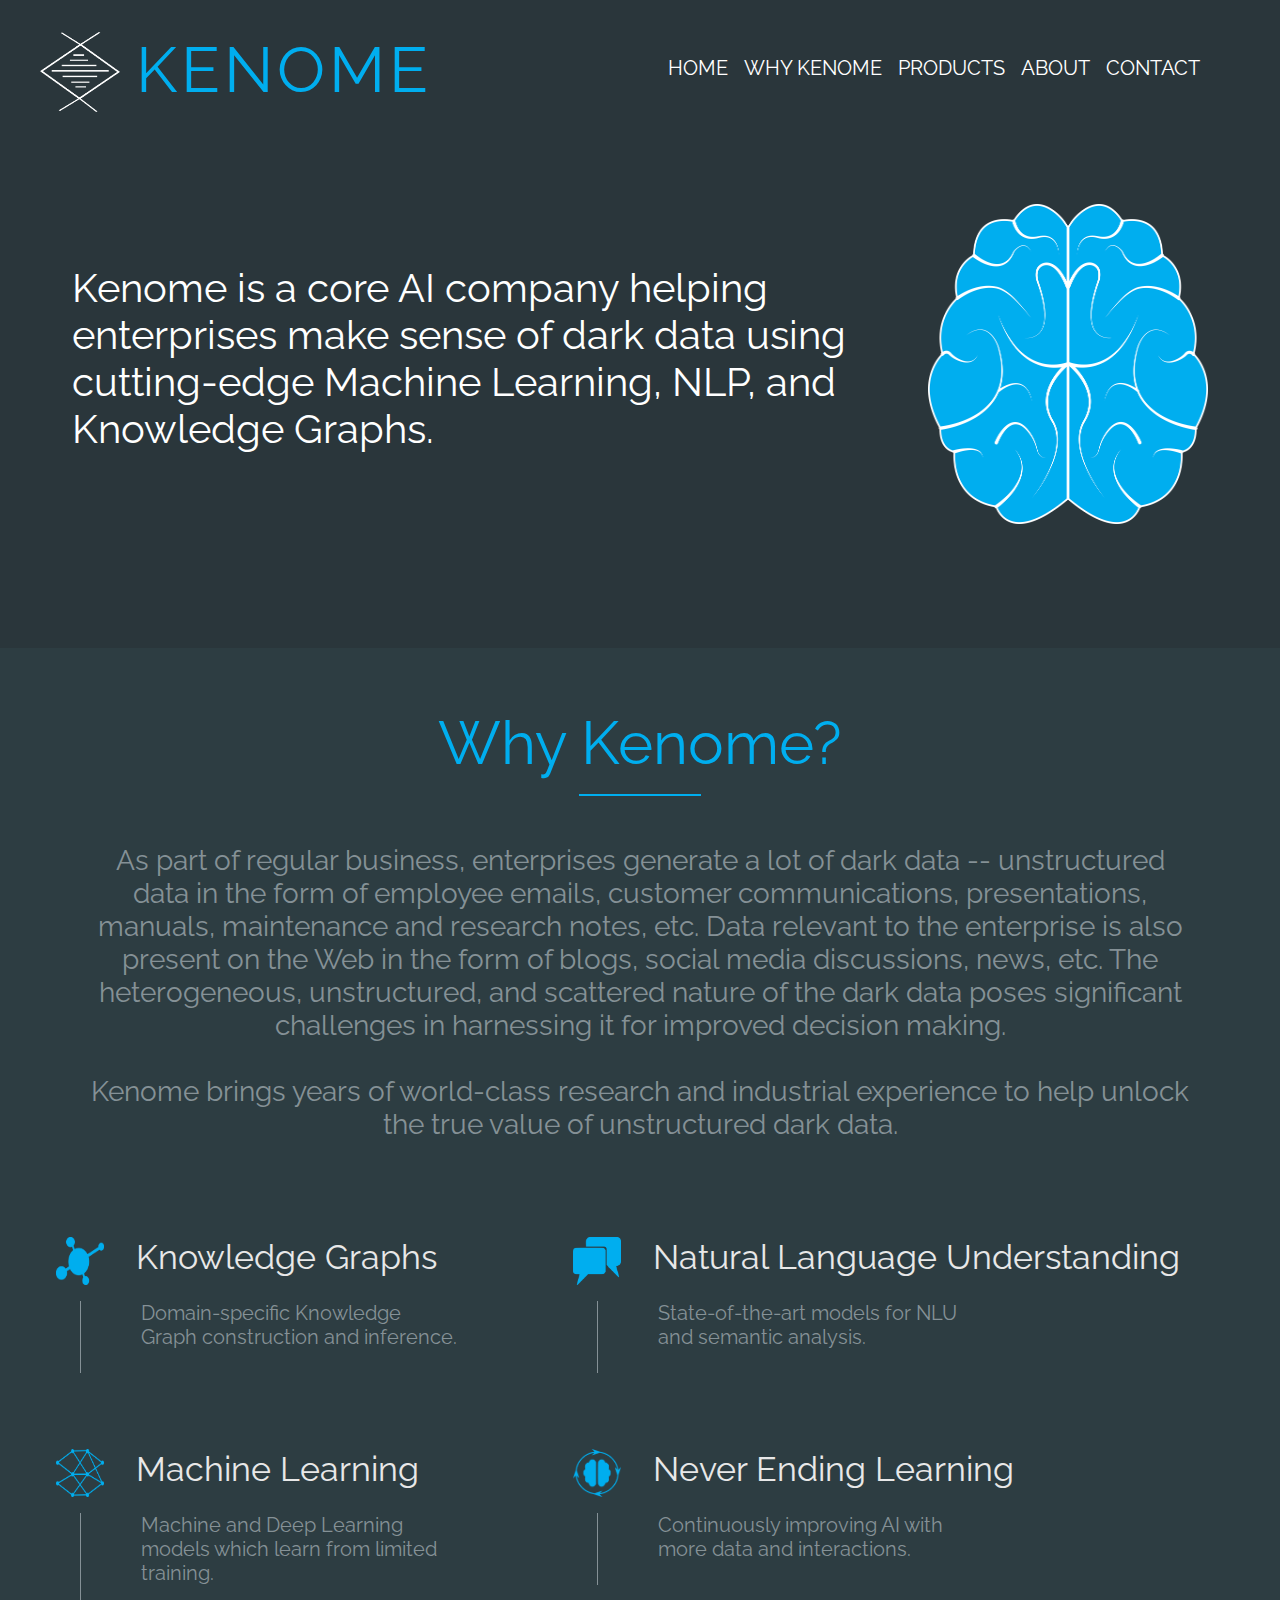
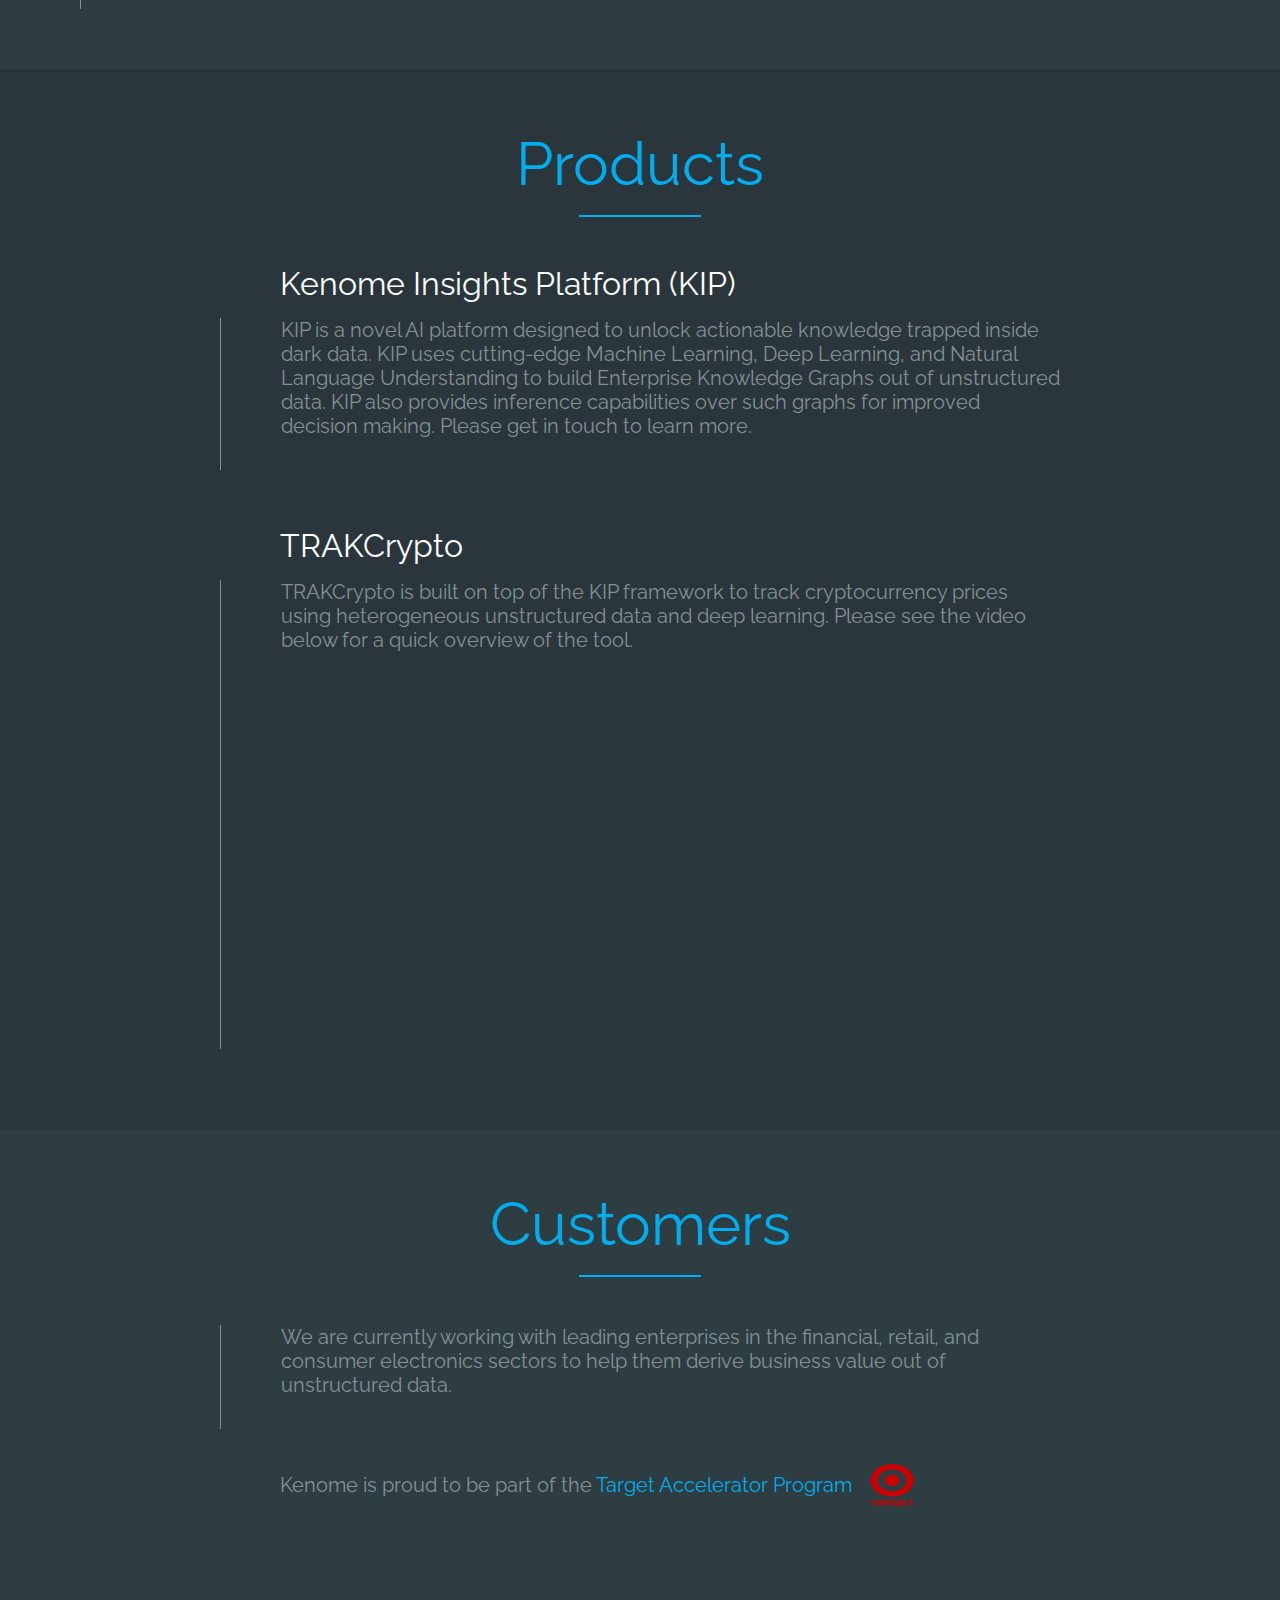
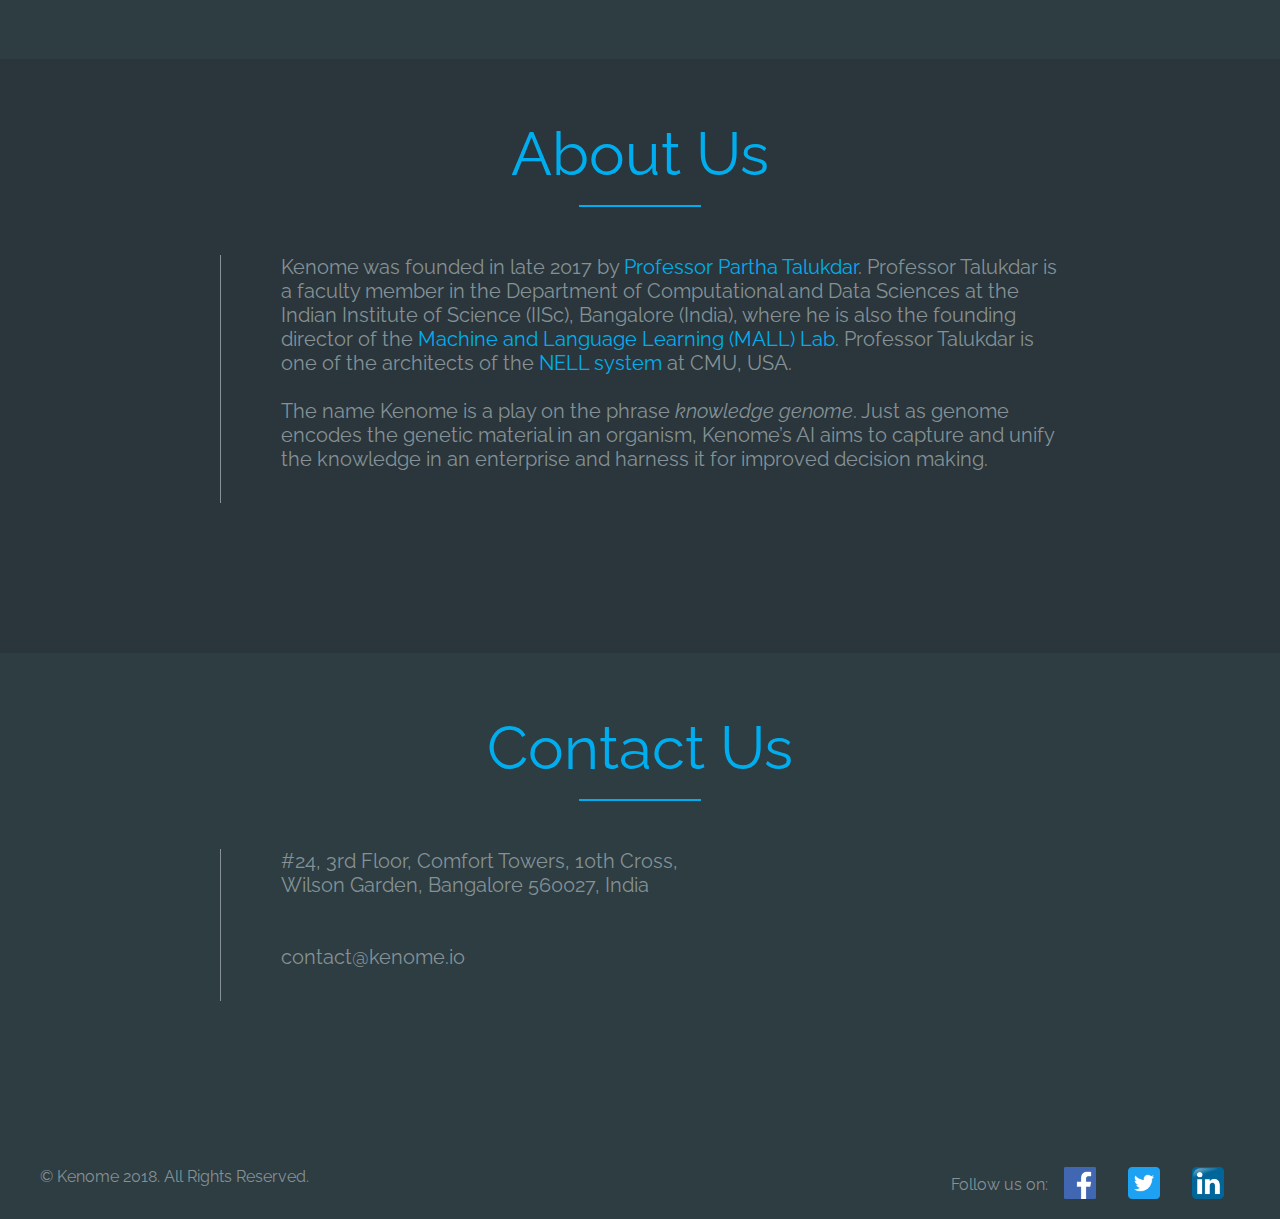
==== index.html @ b3b4759b "added about target program" ====
<!doctype html><html lang="en"><head><meta charset="utf-8"><title>Kenome : An Enterprise Knowledge Graph Company</title><base href=""><meta name="viewport" content="width=device-width,initial-scale=1"><link rel="icon" type="image/png" href="./favicon.png"><link href="https://fonts.googleapis.com/css?family=Raleway" rel="stylesheet"><style>body {
      margin: 0;
      font-family: "Raleway", sans-serif;
    }</style><script src="https://ajax.googleapis.com/ajax/libs/jquery/2.1.3/jquery.min.js"></script><link href="styles.ac89bfdd6de82636b768.bundle.css" rel="stylesheet"/></head><body><app-root></app-root><script>(function (i, s, o, g, r, a, m) {
      i['GoogleAnalyticsObject'] = r;
      i[r] = i[r] || function () {
        (i[r].q = i[r].q || []).push(arguments)
      }, i[r].l = 1 * new Date();
      a = s.createElement(o),
        m = s.getElementsByTagName(o)[0];
      a.async = 1;
      a.src = g;
      m.parentNode.insertBefore(a, m)
    })(window, document, 'script', 'https://www.google-analytics.com/analytics.js', 'ga');
    ga('create', 'UA-122727442-1', 'auto'); // add your tracking ID here.
    ga('send', 'pageview');</script><script type="text/javascript" src="inline.318b50c57b4eba3d437b.bundle.js"></script><script type="text/javascript" src="polyfills.515ed9df1f4876ab6cb6.bundle.js"></script><script type="text/javascript" src="main.e4986dbfe273c87225d8.bundle.js"></script></body></html>
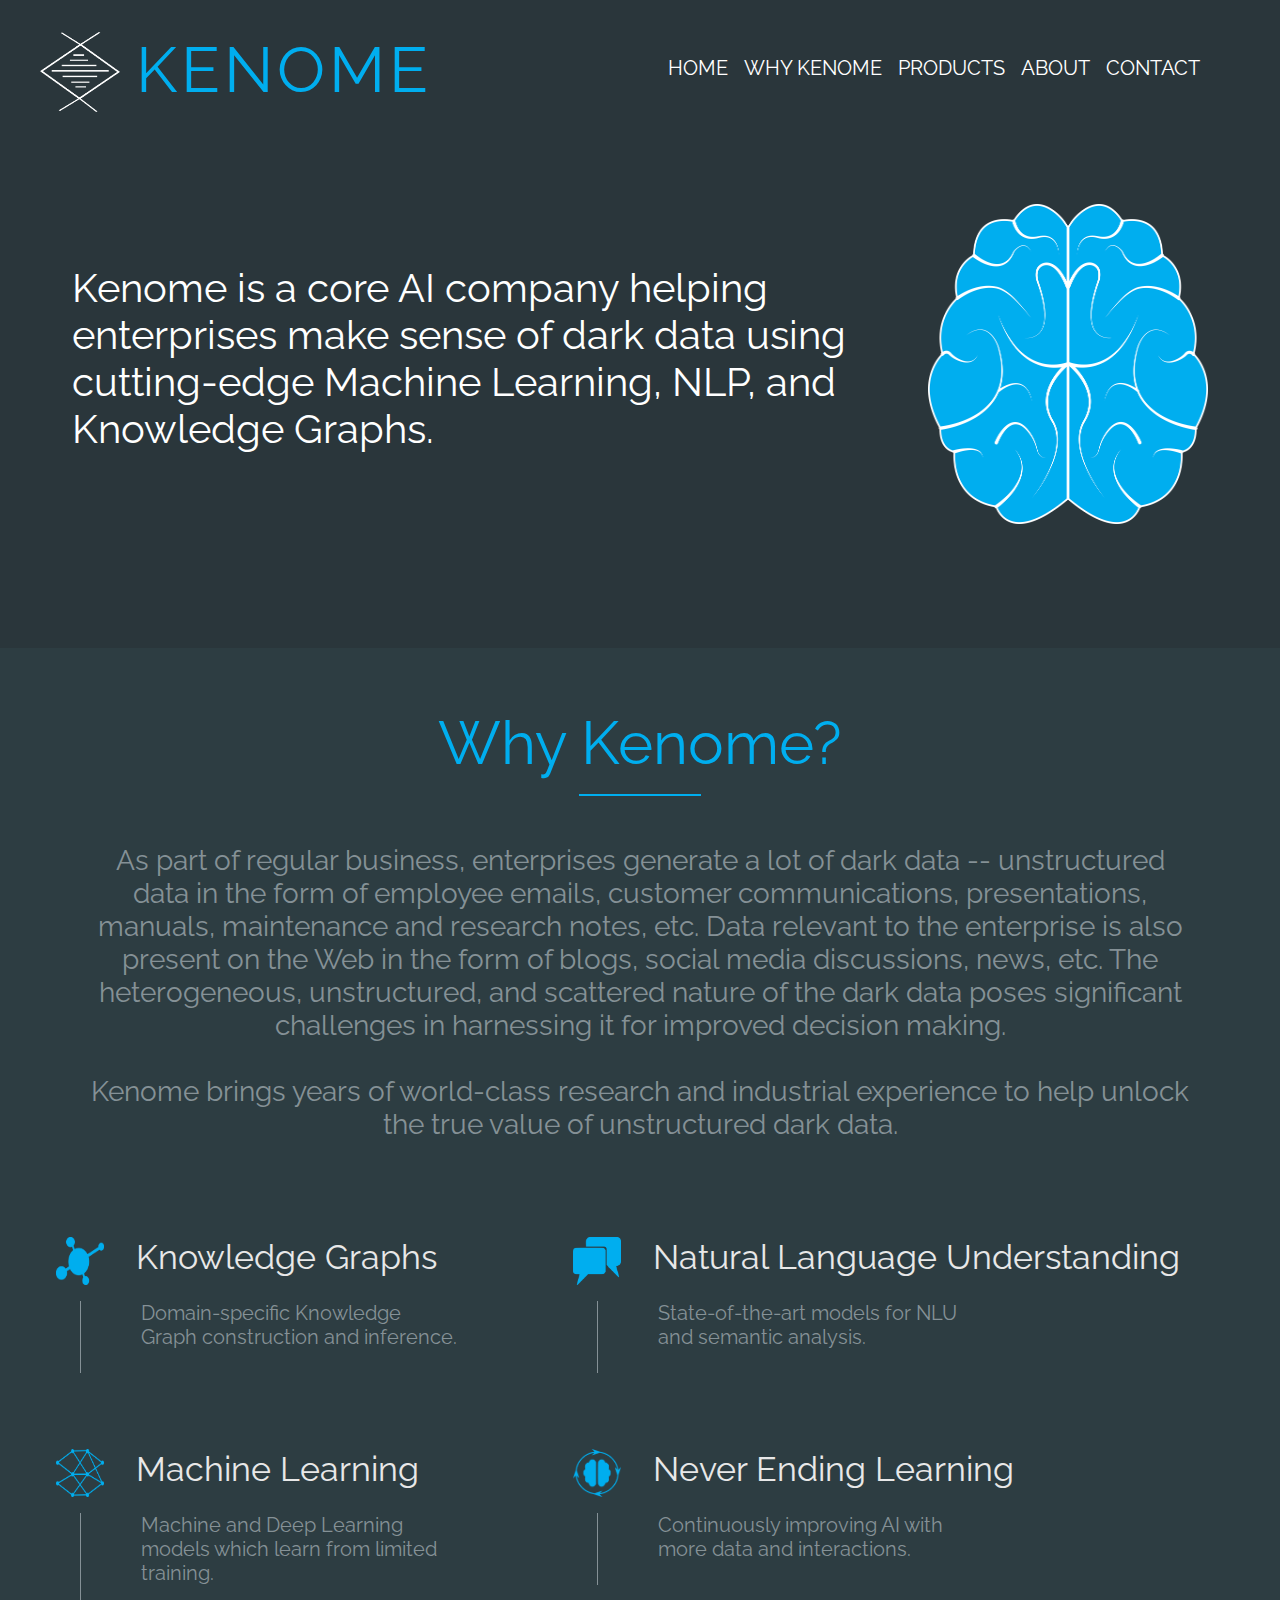
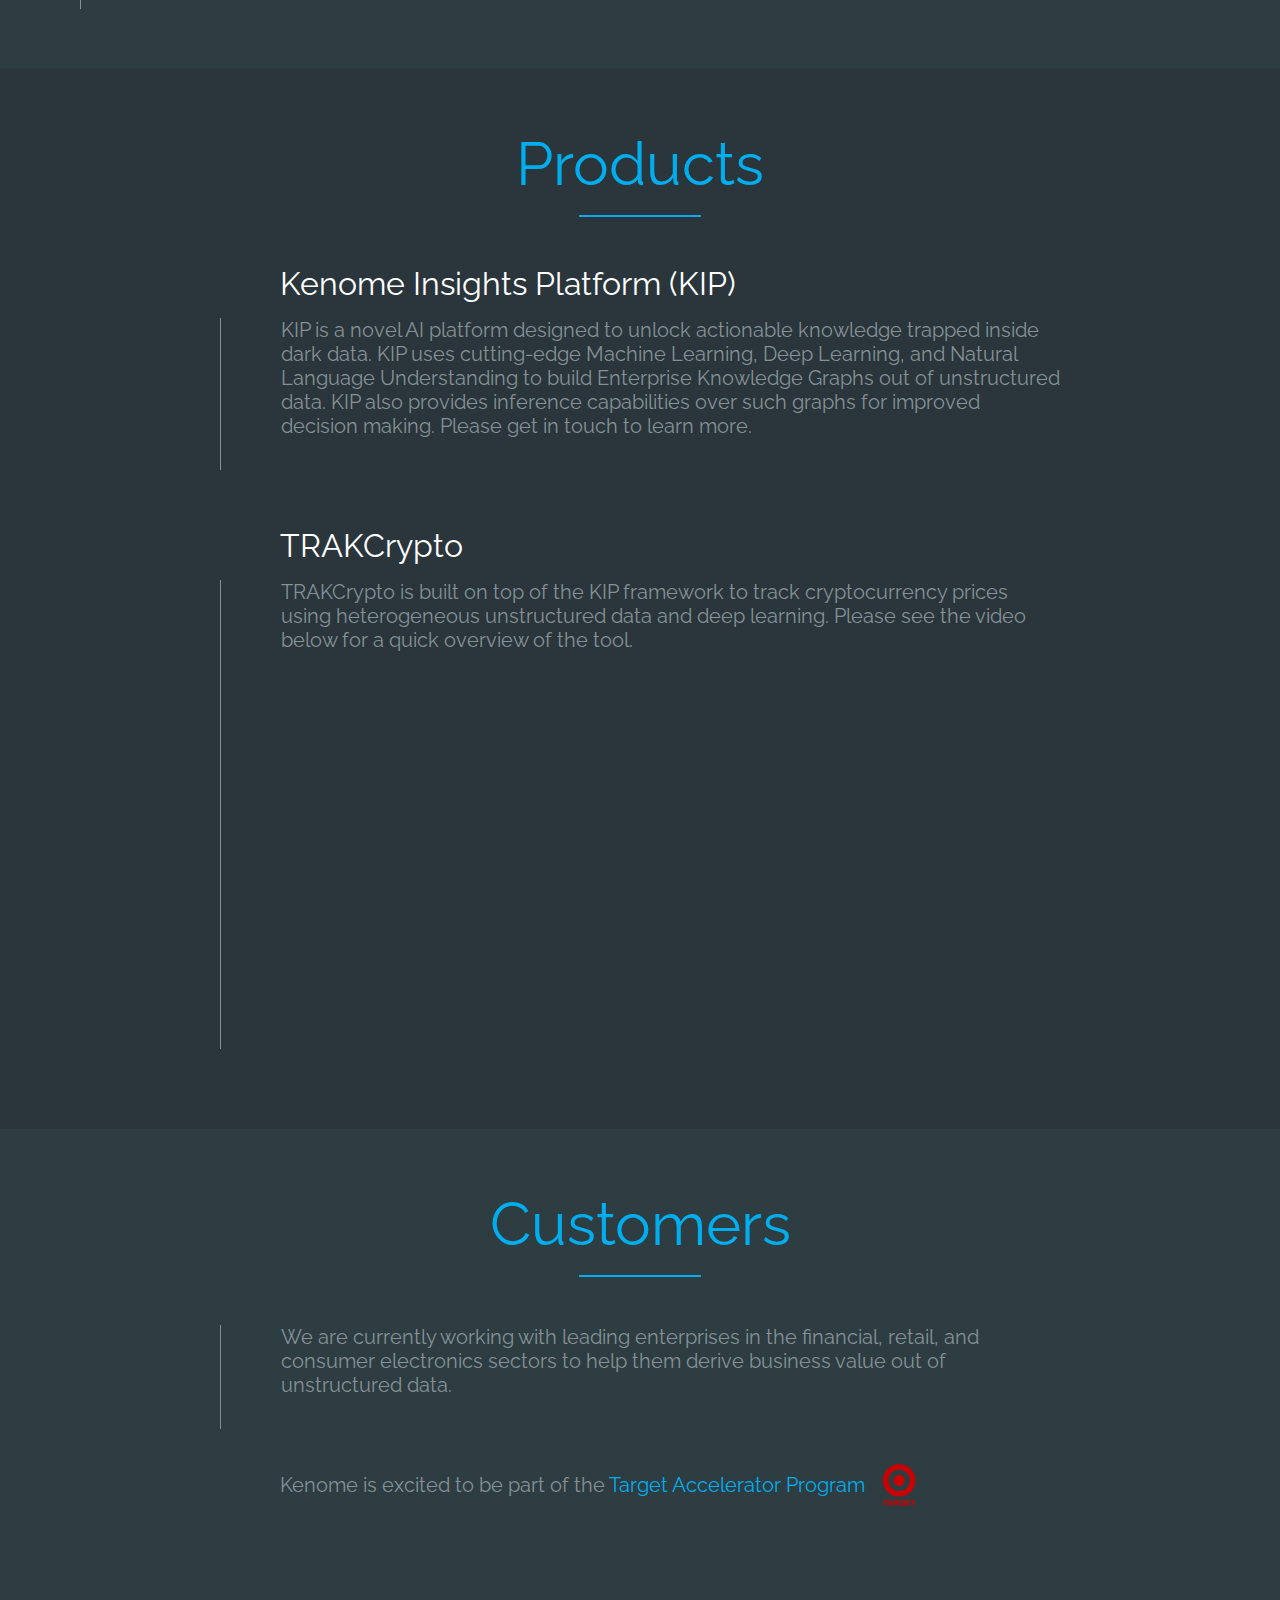
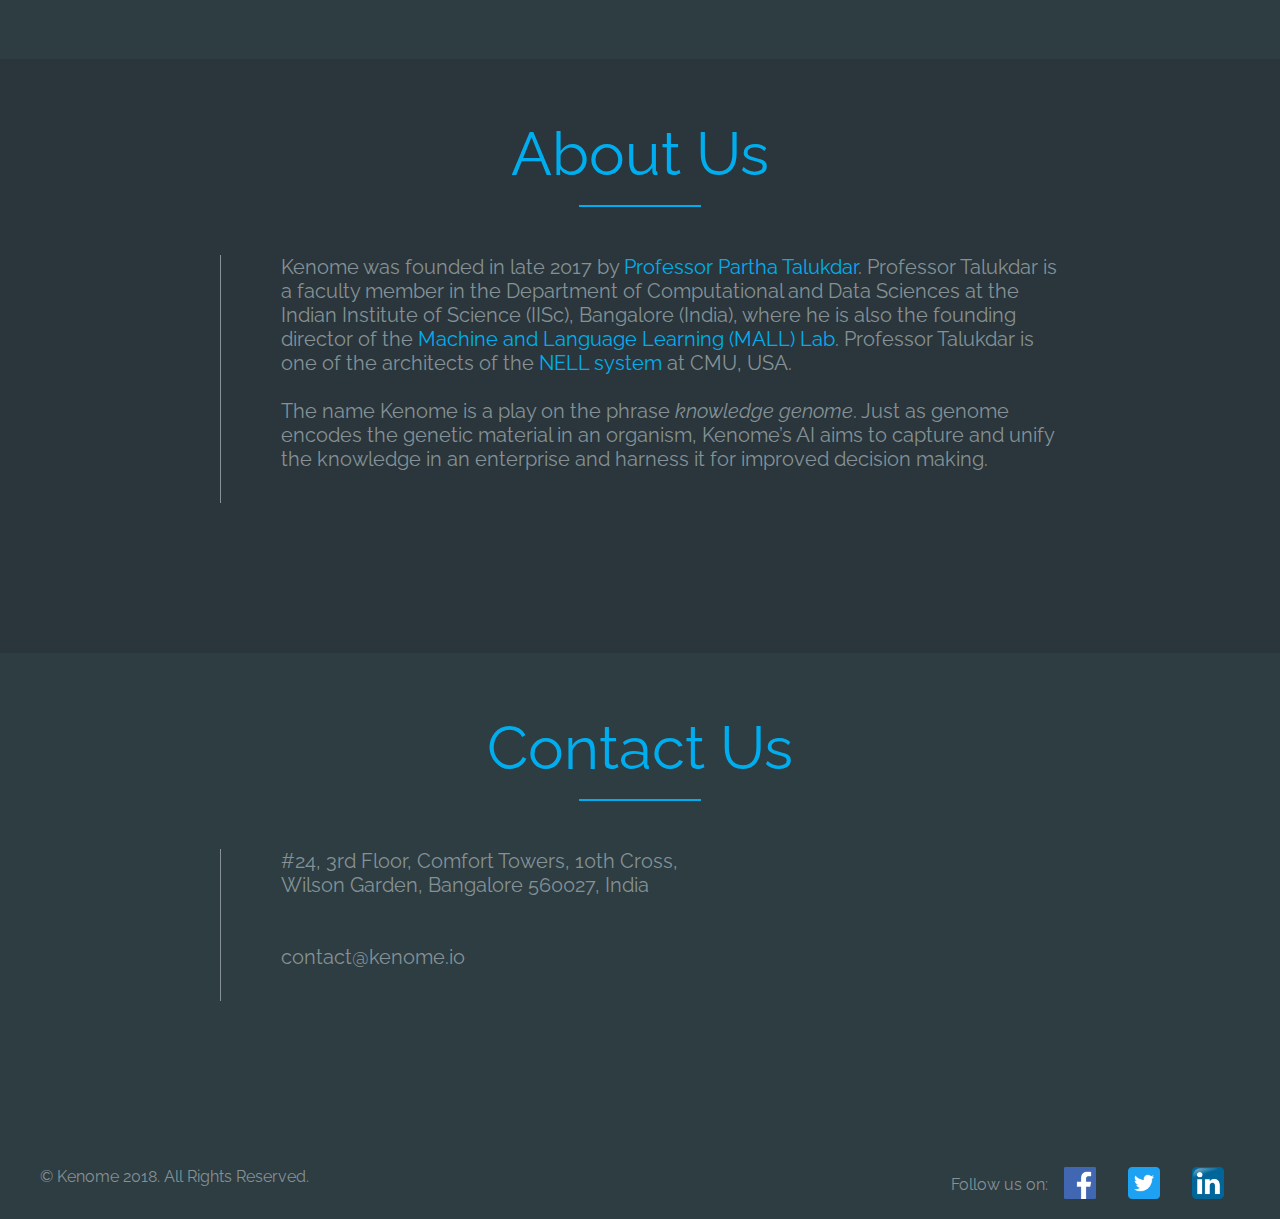
==== commit 117ffc0f: "target logo issues fixed" ====
--- a/index.html
+++ b/index.html
@@ -13,4 +13,4 @@
       m.parentNode.insertBefore(a, m)
     })(window, document, 'script', 'https://www.google-analytics.com/analytics.js', 'ga');
     ga('create', 'UA-122727442-1', 'auto'); // add your tracking ID here.
-    ga('send', 'pageview');</script><script type="text/javascript" src="inline.318b50c57b4eba3d437b.bundle.js"></script><script type="text/javascript" src="polyfills.515ed9df1f4876ab6cb6.bundle.js"></script><script type="text/javascript" src="main.e4986dbfe273c87225d8.bundle.js"></script></body></html>+    ga('send', 'pageview');</script><script type="text/javascript" src="inline.318b50c57b4eba3d437b.bundle.js"></script><script type="text/javascript" src="polyfills.515ed9df1f4876ab6cb6.bundle.js"></script><script type="text/javascript" src="main.11ce142d326eebde647c.bundle.js"></script></body></html>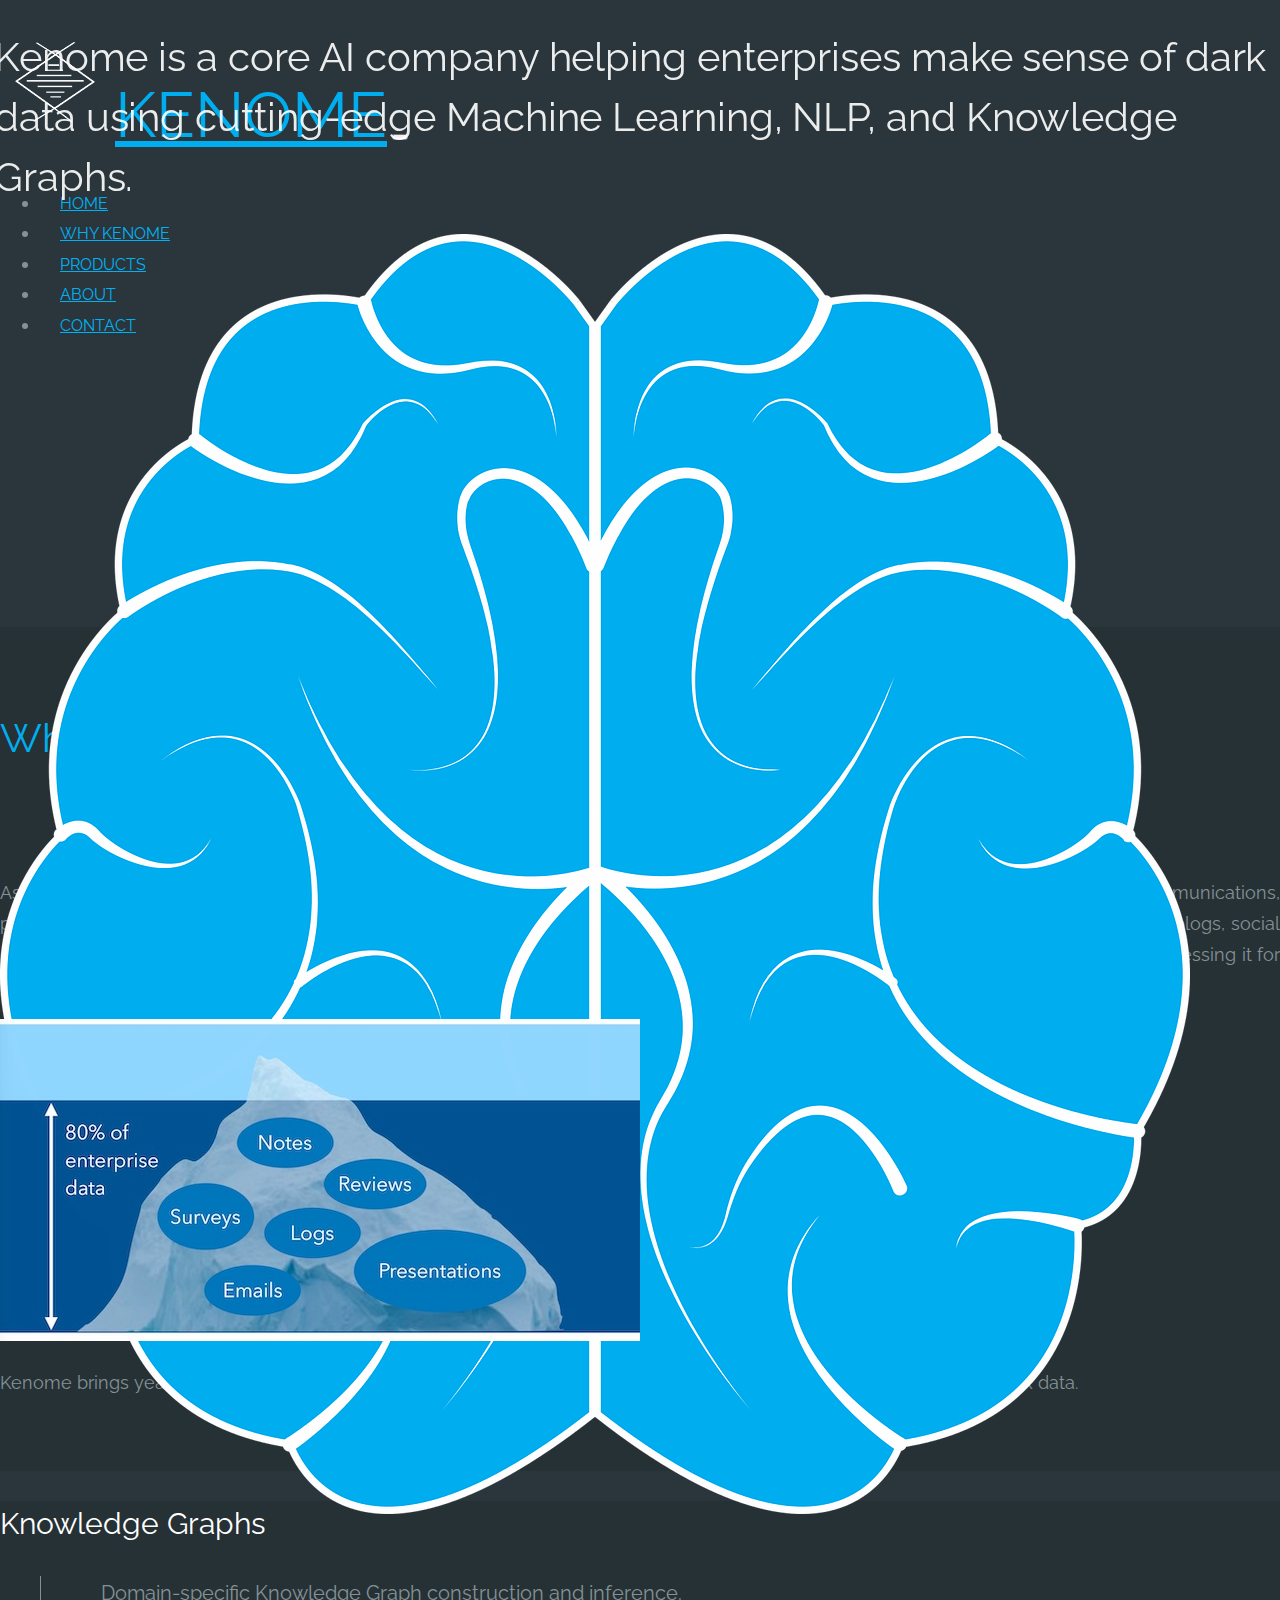
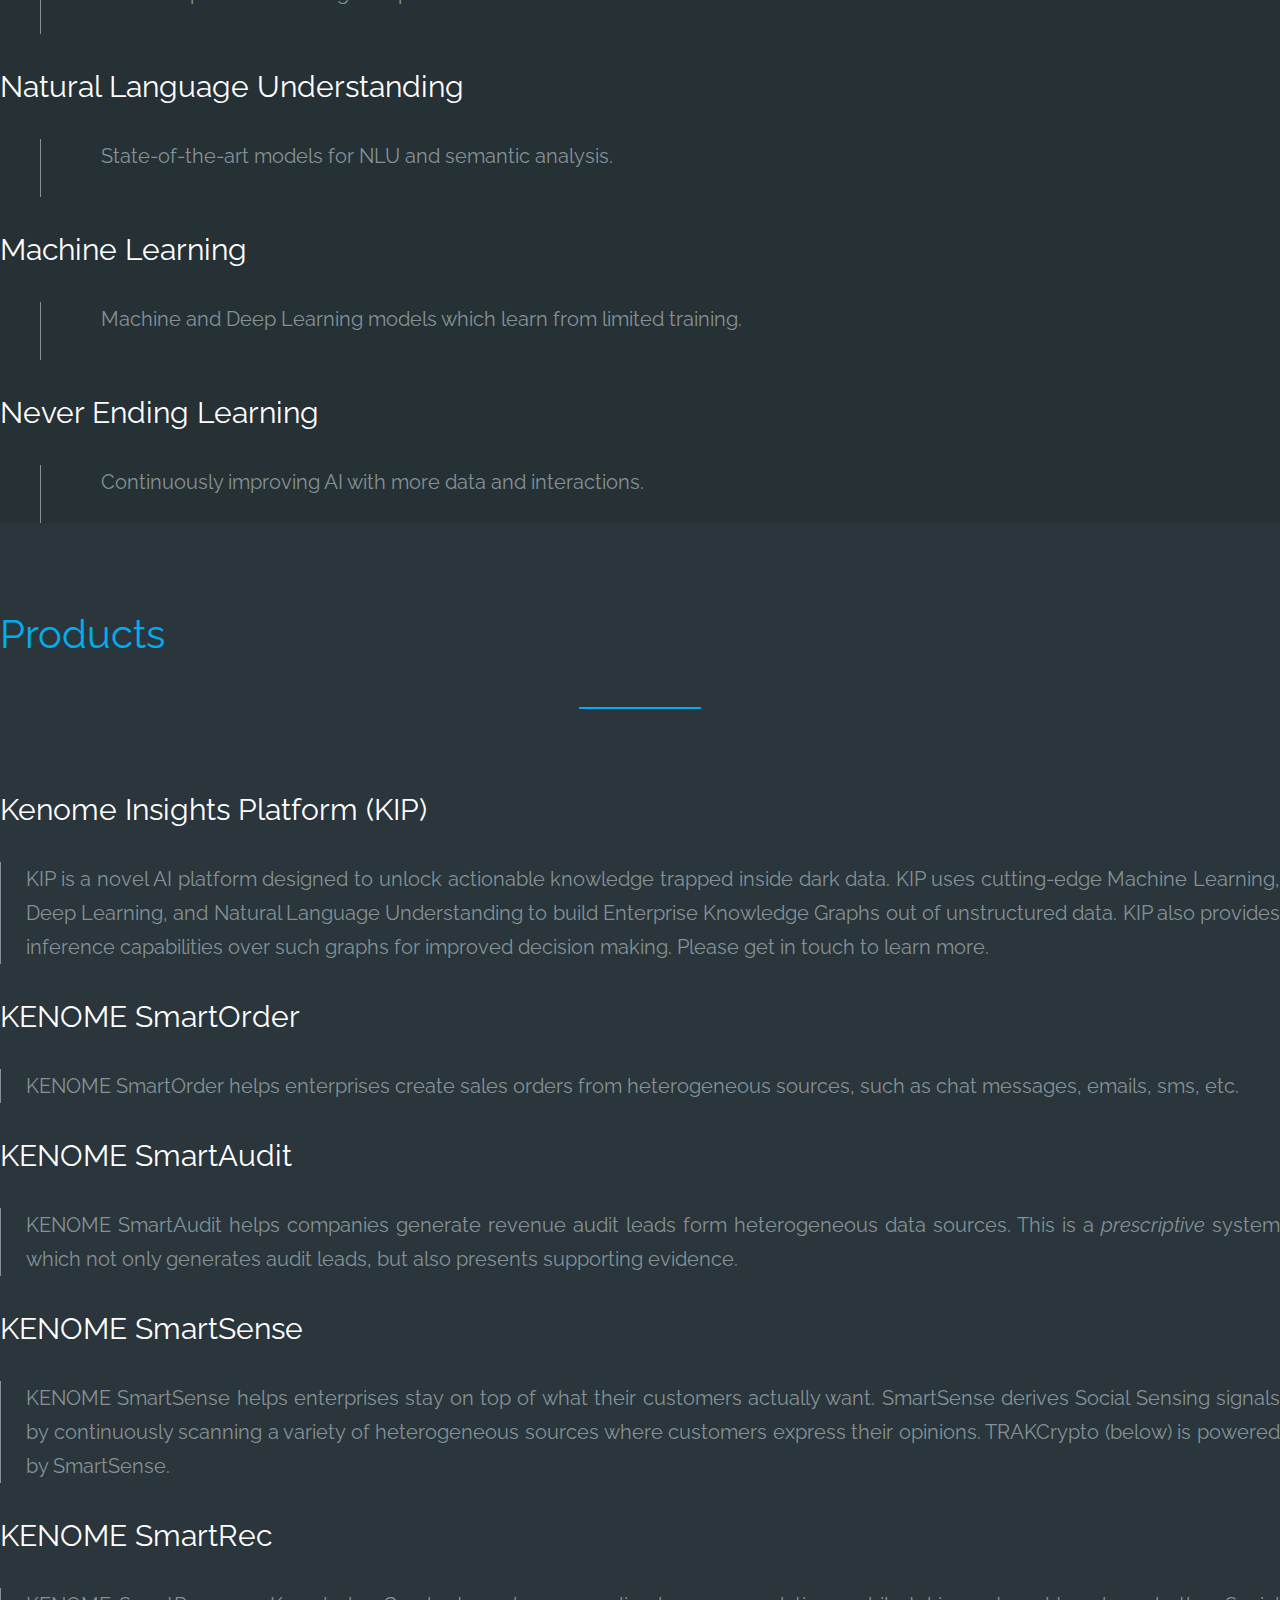
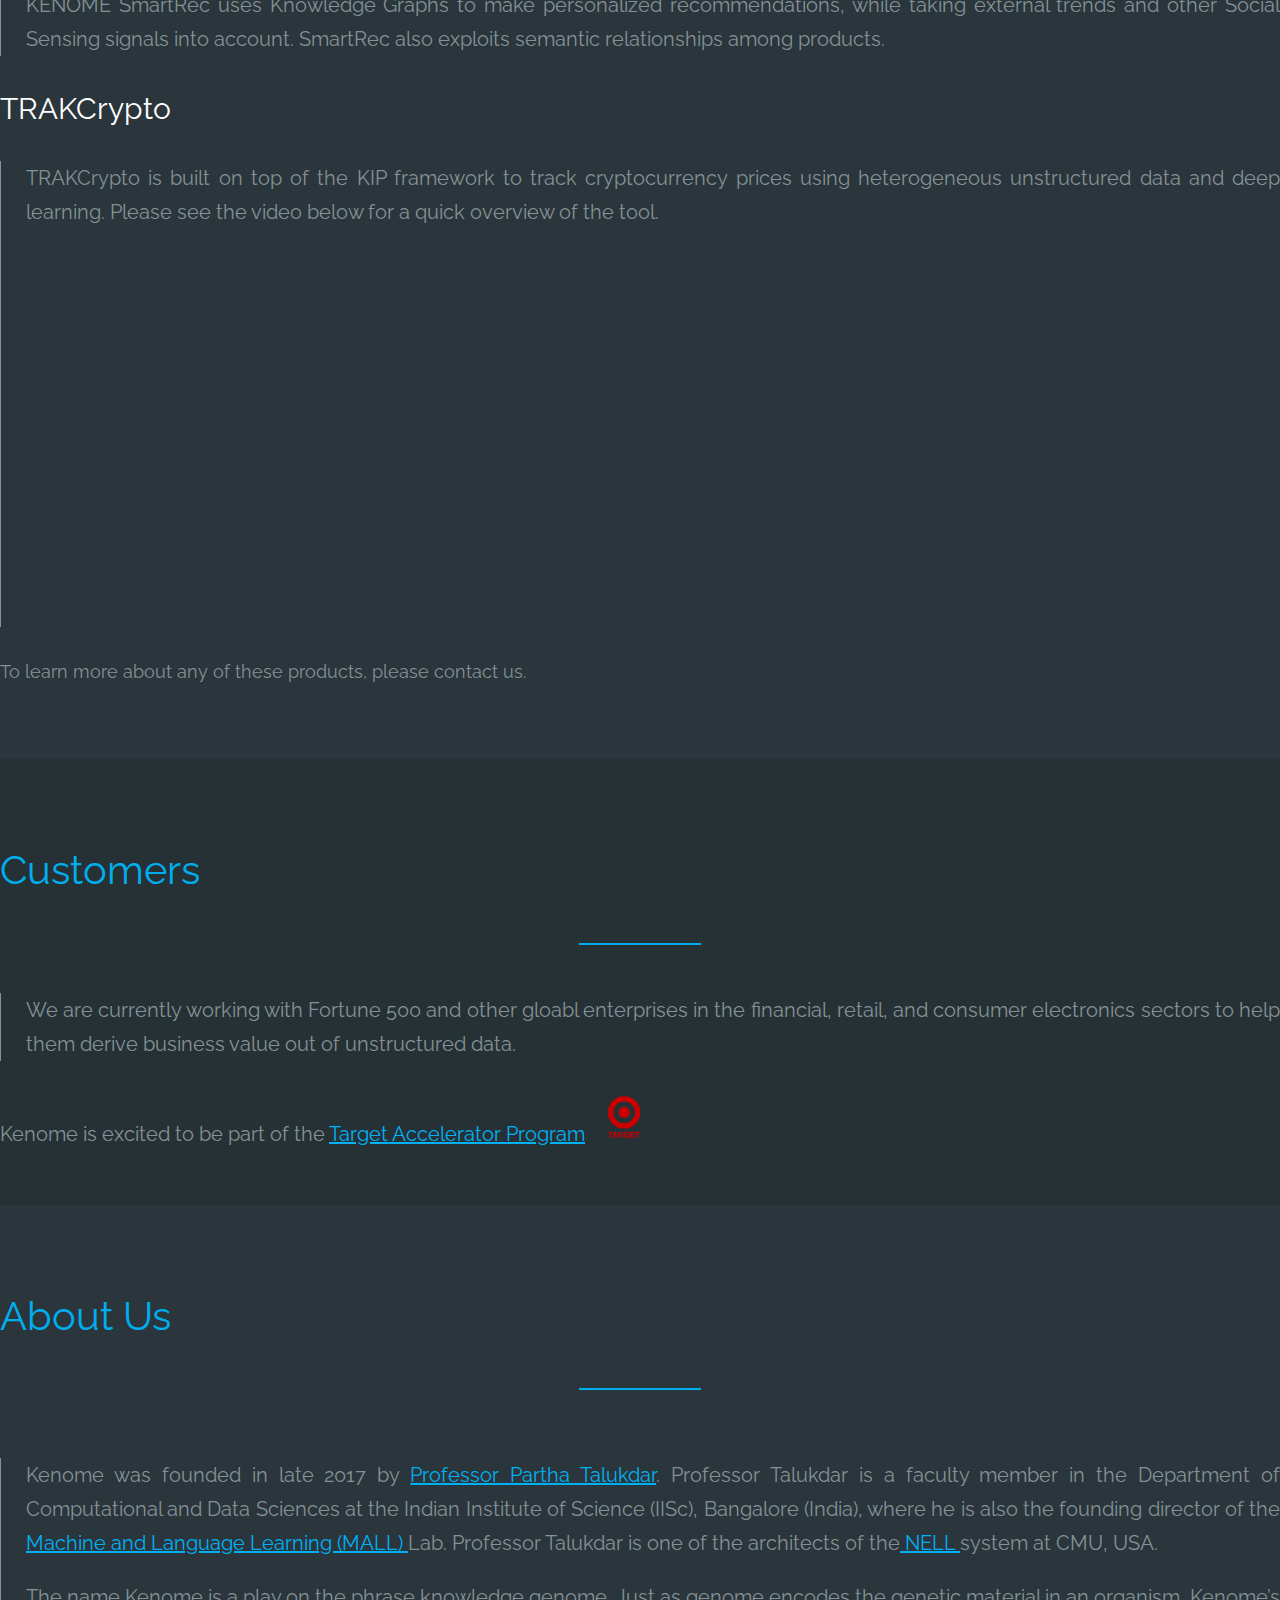
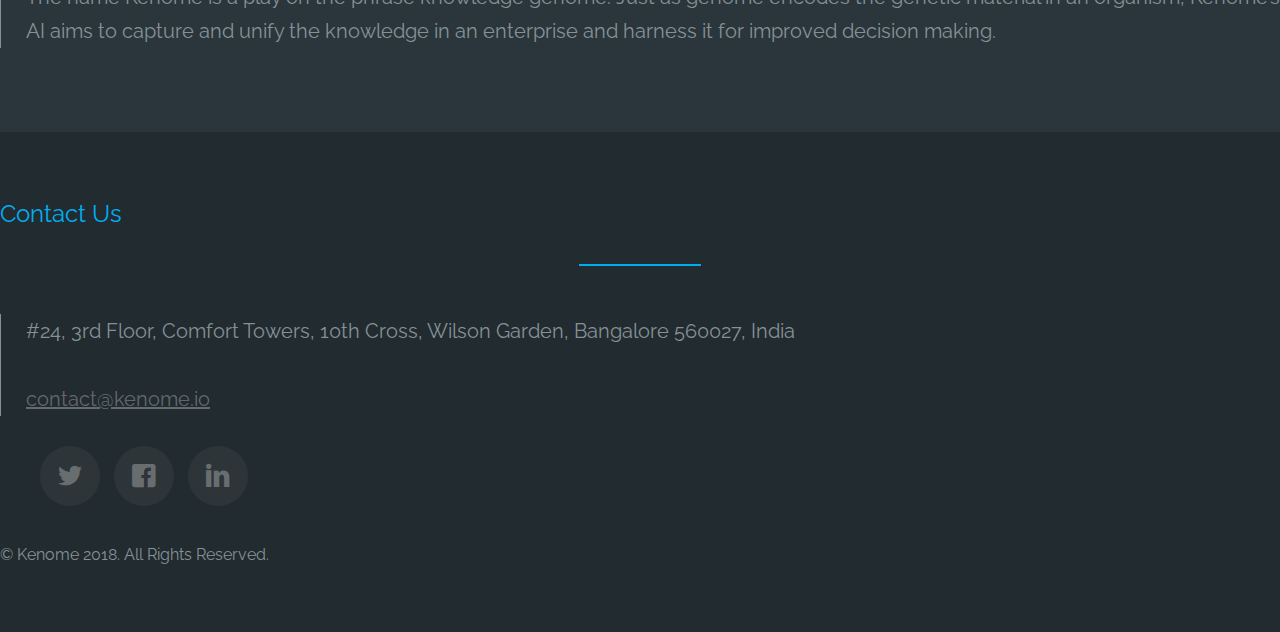
==== commit 6ec25d62: "first version of new website" ====
--- a/index.html
+++ b/index.html
@@ -1,7 +1,476 @@
-<!doctype html><html lang="en"><head><meta charset="utf-8"><title>Kenome : An Enterprise Knowledge Graph Company</title><base href=""><meta name="viewport" content="width=device-width,initial-scale=1"><link rel="icon" type="image/png" href="./favicon.png"><link href="https://fonts.googleapis.com/css?family=Raleway" rel="stylesheet"><style>body {
+<!DOCTYPE html>
+<html lang="en">
+
+<head>
+  <title>Kenome : An Enterprise Knowledge Graph Company</title>
+  <meta charset="utf-8">
+  <meta name="viewport" content="width=device-width, initial-scale=1, shrink-to-fit=no">
+  <meta name="description" content="Kenome is a core AI company helping enterprises make sense of dark data using cutting-edge Machine Learning, NLP, and Knowledge Graphs." />
+  <meta name="keywords" content="knowledge graphs, deep learning, machine learning, dl, ml, nlp, big data, dark data" />
+  <meta name="author" content="bhuthesh@kenome.io" />
+
+  <link href="https://fonts.googleapis.com/css?family=Raleway" rel="stylesheet">
+  <link rel="icon" type="image/png" href="images/favicon.png">
+  <link rel=" stylesheet" href="https://stackpath.bootstrapcdn.com/bootstrap/4.2.1/css/bootstrap.min.css" integrity="sha384-GJzZqFGwb1QTTN6wy59ffF1BuGJpLSa9DkKMp0DgiMDm4iYMj70gZWKYbI706tWS"
+    crossorigin="anonymous">
+  <link rel="stylesheet" href="css/open-iconic-bootstrap.min.css">
+  <link rel="stylesheet" href="css/icomoon.css">
+  <link rel="stylesheet" href="css/style.css">
+  <link rel="stylesheet" href="css/kenome.css">
+  <style>
+    body {
       margin: 0;
       font-family: "Raleway", sans-serif;
-    }</style><script src="https://ajax.googleapis.com/ajax/libs/jquery/2.1.3/jquery.min.js"></script><link href="styles.ac89bfdd6de82636b768.bundle.css" rel="stylesheet"/></head><body><app-root></app-root><script>(function (i, s, o, g, r, a, m) {
+    }
+    </style>
+</head>
+
+<body>
+
+  <nav class="navbar fixed-top navbar-expand-lg navbar-dark bg-dark probootstrap-navabr-dark">
+    <div class="container-fluid">
+      <img alt="kenome logo" class="logo-icon" src="images/logo.png">
+      <a class="navbar-brand color-blue logo-text" href="index.html">KENOME</a>
+      <button class="navbar-toggler" type="button" data-toggle="collapse" data-target="#probootstrap-nav" aria-controls="probootstrap-nav"
+        aria-expanded="false" aria-label="Toggle navigation">
+        <span class="navbar-toggler-icon"></span>
+      </button>
+
+      <div class="collapse navbar-collapse" id="probootstrap-nav">
+        <ul class="navbar-nav ml-auto">
+          <li class="nav-item active"><a href="index.html" class="nav-link">HOME</a></li>
+          <li class="nav-item"><a href="#why" class="nav-link">WHY KENOME</a></li>
+          <li class="nav-item"><a href="#products" class="nav-link">PRODUCTS</a></li>
+          <li class="nav-item"><a href="#about" class="nav-link">ABOUT</a></li>
+          <li class="nav-item"><a href="#contact" class="nav-link">CONTACT</a></li>
+        </ul>
+      </div>
+    </div>
+  </nav>
+  <!-- END nav -->
+
+  <section class="probootstrap-cover probootstrap-scene-0">
+    <div class="container-fluid" id="hero-section">
+      <div class="row probootstrap-vh-100 align-items-center  text-md-left text-sm-center text-center">
+
+        <div class="col-md-10 order-md-1 order-2">
+          <div class="probootstrap-text">
+            <h1 class="probootstrap-heading probootstrap-stagger text-white mb-2 text-fluid">
+              Kenome is a core AI company helping enterprises make sense of dark data using cutting-edge Machine
+              Learning, NLP, and Knowledge Graphs.
+            </h1>
+
+          </div>
+        </div>
+
+        <div class="col-md-2 order-md-2 order-1" id="hero-image">
+          <img src="images/brain.png" class="img-fluid probootstrap-device-vertical-1" alt="Kenome Image">
+        </div>
+
+      </div>
+    </div>
+  </section>
+
+  <section class="probootstrap-section probootstrap-scene-1 probootstrap-bg-dark" id="why">
+    <div class="container-fluid">
+
+      <div class="row mb-5 justify-content-center text-center">
+        <div class="col-lg-12 col-md-12">
+          <h1 class="probootstrap-heading title">Why Kenome</h1>
+          <div class="section-divider">
+            <div class="section-divider-line"></div>
+          </div>
+        </div>
+      </div>
+
+      <div class="row  justify-content-center text-center align-items-center">
+
+        <div class="col-lg-8 col-md-8 why-text">
+          <p class="mb-5 lead">As part of regular business, enterprises generate a lot of dark data -- unstructured
+            data in the form of employee emails, customer communications, presentations, manuals, maintenance and
+            research notes, etc. Data relevant to the enterprise is also present on the Web in the form of blogs,
+            social media discussions, news, etc. The heterogeneous, unstructured, and scattered nature of the dark data
+            poses significant challenges in harnessing it for improved decision making. </p>
+
+        </div>
+
+      </div>
+      <div class="row mb-5 justify-content-center text-center align-items-center">
+
+
+        <div class="col-lg-4 col-md-4">
+          <img src="images/data-iceberg.jpg" class="img-fluid probootstrap-device-vertical-1" alt="Kenome Image">
+        </div>
+
+      </div>
+
+      <div class="row mb-5 justify-content-center text-center align-items-center">
+
+        <div class="col-lg-8 col-md-8 why-text">
+
+          <p class="lead"> Kenome brings years of world-class research and industrial experience to help unlock
+            the true value of unstructured dark data.</p>
+        </div>
+
+
+      </div>
+
+    </div>
+
+  </section>
+  <!-- END WHY KENOME -->
+
+  <!-- BEGIN AREAS -->
+  <section class="probootstrap-section probootstrap-scene-1 probootstrap-bg-dark" style="padding-top:0em;padding-bottom:0em;">
+    <div class="container-fluid mb-5 container-areas">
+
+      <div class="row  text-center">
+        <div class="col-md-4 col-sm-12 col-xs-2">
+          <div class="row">
+            <div class="col-10 justify-content-start">
+              <h3 class="probootstrap-heading sp-header">Knowledge Graphs</h3>
+            </div>
+
+          </div>
+
+          <div class="row">
+            <div class="col-md-12">
+              <div class="why-section-info">
+                Domain-specific Knowledge Graph construction and inference.
+              </div>
+            </div>
+          </div>
+        </div>
+
+        <div class="col-md-4 col-sm-12">
+          <div class="row">
+
+            <div class="col-10 justify-content-start">
+              <h3 class="probootstrap-heading sp-header">Natural Language Understanding</h3>
+            </div>
+
+          </div>
+
+          <div class="row">
+            <div class="col-md-12">
+              <div class="why-section-info">
+                State-of-the-art models for NLU and semantic analysis.
+              </div>
+            </div>
+          </div>
+        </div>
+
+        <div class="col-md-4 col-sm-12">
+          <div class="row">
+
+            <!-- <div class="col-xs-4">
+              <img alt="Knowledge Graphs" class="why-us-icon" src="images/ml.png">
+            </div> -->
+
+            <div class="col-10 justify-content-start">
+              <h3 class="probootstrap-heading sp-header">Machine Learning</h3>
+            </div>
+
+          </div>
+
+          <div class="row">
+            <div class="col-md-12">
+              <div class="why-section-info">
+                Machine and Deep Learning models which learn from limited training.
+              </div>
+            </div>
+          </div>
+        </div>
+
+
+      </div>
+
+
+      <div class="row  text-center">
+        <div class="col-md-4 col-sm-12 col-xs-2">
+          <div class="row">
+            <div class="col-10 justify-content-start">
+              <h3 class="probootstrap-heading sp-header">Never Ending Learning</h3>
+            </div>
+
+          </div>
+
+          <div class="row">
+            <div class="col-md-12">
+              <div class="why-section-info">
+                Continuously improving AI with more data and interactions.
+              </div>
+            </div>
+          </div>
+        </div>
+
+      </div>
+
+  </section>
+
+
+
+  <section class="probootstrap-section probootstrap-scene-1 probootstrap-bg" id="products">
+    <div class="container-fluid">
+      <div class="row mb-5 justify-content-center text-center">
+        <div class="col-lg-8">
+          <h1 class="probootstrap-heading title">Products</h1>
+          <div class="section-divider">
+            <div class="section-divider-line"></div>
+          </div>
+          <div class="row">
+            <div class="col-md-12">
+              <h3 class="probootstrap-heading product-header">Kenome Insights Platform (KIP)</h3>
+            </div>
+          </div>
+          <div class="row">
+            <div class="col-md-12">
+              <div class="product-description">
+                KIP is a novel AI platform designed to unlock actionable knowledge trapped inside dark data. KIP uses
+                cutting-edge Machine Learning, Deep Learning, and Natural Language Understanding to build Enterprise
+                Knowledge Graphs out of unstructured data. KIP also provides inference capabilities over such graphs
+                for improved decision making. Please get in touch to learn more.
+              </div>
+            </div>
+          </div>
+
+
+          <div class="row">
+            <div class="col-md-12">
+              <h3 class="probootstrap-heading product-header">KENOME SmartOrder</h3>
+            </div>
+          </div>
+          <div class="row">
+            <div class="col-md-12">
+              <div class="product-description">
+                KENOME SmartOrder helps enterprises create sales orders from heterogeneous sources, such as chat
+                messages, emails, sms, etc.
+
+              </div>
+            </div>
+          </div>
+
+
+
+          <div class="row">
+            <div class="col-md-12">
+              <h3 class="probootstrap-heading product-header">KENOME SmartAudit</h3>
+            </div>
+          </div>
+          <div class="row">
+            <div class="col-md-12">
+              <div class="product-description">
+                KENOME SmartAudit helps companies generate revenue audit leads form heterogeneous data sources. This is
+                a <i>prescriptive</i> system which not only generates audit leads, but also presents
+                supporting evidence.
+              </div>
+            </div>
+          </div>
+
+
+          <div class="row">
+            <div class="col-md-12">
+              <h3 class="probootstrap-heading product-header">KENOME SmartSense</h3>
+            </div>
+          </div>
+          <div class="row">
+            <div class="col-md-12">
+              <div class="product-description">
+                KENOME SmartSense helps enterprises stay on top of what their customers actually want. SmartSense
+                derives Social Sensing signals by continuously scanning a variety of heterogeneous sources where
+                customers express their opinions. TRAKCrypto (below) is powered by SmartSense.
+              </div>
+            </div>
+          </div>
+
+          <div class="row">
+            <div class="col-md-12">
+              <h3 class="probootstrap-heading product-header">KENOME SmartRec</h3>
+            </div>
+          </div>
+          <div class="row">
+            <div class="col-md-12">
+              <div class="product-description">
+                KENOME SmartRec uses Knowledge Graphs to make personalized recommendations, while taking external
+                trends and other Social Sensing signals into account. SmartRec also exploits semantic relationships
+                among products.
+              </div>
+            </div>
+          </div>
+
+
+          <div class="row">
+            <div class="col-md-12">
+              <h3 class="probootstrap-heading product-header">TRAKCrypto</h3>
+            </div>
+          </div>
+
+          <div class="row">
+            <div class="col-md-12">
+              <div class="product-description">
+                <div class="row">
+                  <div class="col-md-12">
+                    TRAKCrypto is built on top of the KIP framework to track cryptocurrency prices using heterogeneous
+                    unstructured data and deep learning. Please see the video below for a quick overview of the tool.
+                    <br>
+                    <br>
+                    <br>
+                  </div>
+                </div>
+                <div class="row">
+                  <div class="col-md-6">
+                    <div class="embed-responsive embed-responsive-16by9">
+                      <iframe width="1052" height="320" src="https://www.youtube.com/embed/1AnJdju1ry4" frameborder="0"
+                        allow="accelerometer; autoplay; encrypted-media; gyroscope; picture-in-picture" allowfullscreen></iframe>
+                    </div>
+                  </div>
+                </div>
+              </div>
+            </div>
+          </div>
+
+          <div class="row">
+            <div class="col-md-12">
+              <p style="text-align:left">To learn more about any of these products, please contact us.</p>
+            </div>
+          </div>
+
+        </div>
+      </div>
+
+    </div>
+  </section>
+
+  <section class="probootstrap-section probootstrap-scene-1 probootstrap-bg-dark">
+    <div class="container-fluid">
+      <div class="row mb-5 justify-content-center text-center">
+        <div class="col-lg-8">
+          <h1 class="probootstrap-heading title">Customers</h1>
+          <div class="section-divider">
+            <div class="section-divider-line"></div>
+          </div>
+          <div class="row">
+            <div class="col-md-12">
+              <div class="product-description">
+                <!-- we are currently wokign with gortune 500 ad other global in the fiane, consumer and retail -->
+                We are currently working with Fortune 500 and other gloabl enterprises in the financial, retail, and
+                consumer electronics
+                sectors to help them derive business value out of unstructured data.
+              </div>
+            </div>
+          </div>
+          <div class="row">
+            <div class="col-md-12">
+              <div class="customers">
+                Kenome is excited to be part of the <a href="https://india.target.com/accelerator/">Target
+                  Accelerator Program</a> <img class="customers-target-image" src="images/target.png">
+              </div>
+            </div>
+          </div>
+
+        </div>
+      </div>
+
+    </div>
+  </section>
+
+
+  <section class="probootstrap-section probootstrap-scene-1 probootstrap-bg" id="about">
+    <div class="container-fluid">
+      <div class="row mb-5 justify-content-center text-center">
+        <div class="col-lg-8">
+          <h1 class="probootstrap-heading title">About Us</h1>
+          <div class="section-divider">
+            <div class="section-divider-line"></div>
+          </div>
+          <div class="row">
+            <div class="col-md-12">
+              <div class="about-us">
+                <p>
+                  Kenome was founded in late 2017 by <a href="http://talukdar.net"> Professor Partha Talukdar</a>.
+                  Professor Talukdar is a
+                  faculty member
+                  in the Department of Computational and Data Sciences at the Indian Institute of Science (IISc),
+                  Bangalore (India), where he is also the founding director of the <a href="http://malllabiisc.github.io/">
+                    Machine and Language
+                    Learning (MALL) </a>
+                  Lab. Professor Talukdar is one of the architects of the<a href="http://rtw.ml.cmu.edu/"> NELL </a>
+                  system at CMU, USA.
+                </p>
+                <p>
+                  The name Kenome is a play on the phrase knowledge genome. Just as genome encodes the genetic material
+                  in an organism, Kenome’s AI aims to capture and unify the knowledge in an enterprise and harness it
+                  for improved decision making.
+                </p>
+              </div>
+            </div>
+          </div>
+
+        </div>
+      </div>
+
+    </div>
+  </section>
+
+  <footer class="probootstrap-footer probootstrap-bg-dark" id="contact">
+    <div class="container-fluid">
+      <div class="row mb-5 justify-content-center text-center">
+        <div class="col-lg-8">
+          <h1 class="probootstrap-heading title">Contact Us</h1>
+          <div class="section-divider">
+            <div class="section-divider-line"></div>
+          </div>
+          <div class="row">
+            <div class="col-md-12">
+              <div class="contact-us">
+
+                #24, 3rd Floor, Comfort Towers, 10th Cross,
+                Wilson Garden, Bangalore 560027, India
+
+                <br> <br>
+                <a class="color-blue" href="mailto:contact@kenome.io"> contact@kenome.io </a>
+
+              </div>
+            </div>
+          </div>
+
+        </div>
+      </div>
+
+      <div class="row mb-5">
+        <div class="col-md-5 order-md-2 order-1">
+          <div class="probootstrap-footer-widget mb-4">
+            <ul class="probootstrap-footer-social list-unstyled float-md-right float-left">
+              <li><a href="https://twitter.com/kenomeio"><span class="icon-twitter"></span></a></li>
+              <li><a href="https://facebook.com/kenome"><span class="icon-facebook"></span></a></li>
+              <li><a href="https://www.linkedin.com/company/kenome/"><span class="icon-linkedin"></span></a></li>
+            </ul>
+          </div>
+        </div>
+        <div class="col-md-7 order-md-1 order-2">
+          <p>&copy; Kenome 2018. All Rights Reserved.
+        </div>
+      </div>
+    </div>
+  </footer>
+
+  <!-- loader -->
+  <div id="probootstrap-loader" class="show fullscreen"><svg class="circular" width="48px" height="48px">
+      <circle class="path-bg" cx="24" cy="24" r="22" fill="none" stroke-width="4" stroke="#eeeeee" />
+      <circle class="path" cx="24" cy="24" r="22" fill="none" stroke-width="4" stroke-miterlimit="10" stroke="#ff555f" /></svg></div>
+
+
+  <script src="js/jquery-3.2.1.slim.min.js"></script>
+  <script src="js/popper.min.js"></script>
+  <script src="js/bootstrap.min.js"></script>
+
+  <script src="js/TweenMax.min.js"></script>
+  <script src="js/ScrollMagic.min.js"></script>
+  <script src="js/debug.addIndicators.min.js"></script>
+  <script src="js/animation.gsap.min.js"></script>
+
+  <script src="js/main.js"></script>
+  <script>(function (i, s, o, g, r, a, m) {
       i['GoogleAnalyticsObject'] = r;
       i[r] = i[r] || function () {
         (i[r].q = i[r].q || []).push(arguments)
@@ -12,5 +481,8 @@
       a.src = g;
       m.parentNode.insertBefore(a, m)
     })(window, document, 'script', 'https://www.google-analytics.com/analytics.js', 'ga');
-    ga('create', 'UA-122727442-1', 'auto'); // add your tracking ID here.
-    ga('send', 'pageview');</script><script type="text/javascript" src="inline.318b50c57b4eba3d437b.bundle.js"></script><script type="text/javascript" src="polyfills.515ed9df1f4876ab6cb6.bundle.js"></script><script type="text/javascript" src="main.11ce142d326eebde647c.bundle.js"></script></body></html>+    ga('create', 'UA-122727442-1', 'auto');
+    ga('send', 'pageview');</script>
+</body>
+
+</html>--- a/css/icomoon.css
+++ b/css/icomoon.css
@@ -0,0 +1,1259 @@
+@font-face {
+  font-family: 'icomoon';
+  src:  url('../fonts/icomoon/icomoon.eot?lir4dr');
+  src:  url('../fonts/icomoon/icomoon.eot?lir4dr#iefix') format('embedded-opentype'),
+    url('../fonts/icomoon/icomoon.ttf?lir4dr') format('truetype'),
+    url('../fonts/icomoon/icomoon.woff?lir4dr') format('woff'),
+    url('../fonts/icomoon/icomoon.svg?lir4dr#icomoon') format('svg');
+  font-weight: normal;
+  font-style: normal;
+}
+
+[class^="icon-"], [class*=" icon-"] {
+  /* use !important to prevent issues with browser extensions that change fonts */
+  font-family: 'icomoon' !important;
+  speak: none;
+  font-style: normal;
+  font-weight: normal;
+  font-variant: normal;
+  text-transform: none;
+  line-height: 1;
+
+  /* Better Font Rendering =========== */
+  -webkit-font-smoothing: antialiased;
+  -moz-osx-font-smoothing: grayscale;
+}
+
+.icon-add-to-list:before {
+  content: "\e900";
+}
+.icon-arrow-bold-down:before {
+  content: "\e901";
+}
+.icon-arrow-bold-left:before {
+  content: "\e902";
+}
+.icon-arrow-bold-right:before {
+  content: "\e903";
+}
+.icon-arrow-bold-up:before {
+  content: "\e904";
+}
+.icon-arrow-down:before {
+  content: "\e905";
+}
+.icon-arrow-left:before {
+  content: "\e906";
+}
+.icon-arrow-long-down:before {
+  content: "\e907";
+}
+.icon-arrow-long-left:before {
+  content: "\e908";
+}
+.icon-arrow-long-right:before {
+  content: "\e909";
+}
+.icon-arrow-long-up:before {
+  content: "\e90a";
+}
+.icon-arrow-right:before {
+  content: "\e90b";
+}
+.icon-arrow-up:before {
+  content: "\e90c";
+}
+.icon-arrow-with-circle-down:before {
+  content: "\e90d";
+}
+.icon-arrow-with-circle-left:before {
+  content: "\e90e";
+}
+.icon-arrow-with-circle-right:before {
+  content: "\e90f";
+}
+.icon-arrow-with-circle-up:before {
+  content: "\e910";
+}
+.icon-bug:before {
+  content: "\e911";
+}
+.icon-chevron-down:before {
+  content: "\e912";
+}
+.icon-chevron-left:before {
+  content: "\e913";
+}
+.icon-chevron-right:before {
+  content: "\e914";
+}
+.icon-chevron-small-down:before {
+  content: "\e915";
+}
+.icon-chevron-small-left:before {
+  content: "\e916";
+}
+.icon-chevron-small-right:before {
+  content: "\e917";
+}
+.icon-chevron-small-up:before {
+  content: "\e918";
+}
+.icon-chevron-thin-down:before {
+  content: "\e919";
+}
+.icon-chevron-thin-left:before {
+  content: "\e91a";
+}
+.icon-chevron-thin-right:before {
+  content: "\e91b";
+}
+.icon-chevron-thin-up:before {
+  content: "\e91c";
+}
+.icon-chevron-up:before {
+  content: "\e91d";
+}
+.icon-chevron-with-circle-down:before {
+  content: "\e91e";
+}
+.icon-chevron-with-circle-left:before {
+  content: "\e91f";
+}
+.icon-chevron-with-circle-right:before {
+  content: "\e920";
+}
+.icon-chevron-with-circle-up:before {
+  content: "\e921";
+}
+.icon-classic-computer:before {
+  content: "\e922";
+}
+.icon-controller-fast-backward:before {
+  content: "\e923";
+}
+.icon-creative-commons-attribution:before {
+  content: "\e924";
+}
+.icon-creative-commons-noderivs:before {
+  content: "\e925";
+}
+.icon-creative-commons-noncommercial-eu:before {
+  content: "\e926";
+}
+.icon-creative-commons-noncommercial-us:before {
+  content: "\e927";
+}
+.icon-creative-commons-public-domain:before {
+  content: "\e928";
+}
+.icon-creative-commons-remix:before {
+  content: "\e929";
+}
+.icon-creative-commons-share:before {
+  content: "\e92a";
+}
+.icon-creative-commons-sharealike:before {
+  content: "\e92b";
+}
+.icon-creative-commons:before {
+  content: "\e92c";
+}
+.icon-crop:before {
+  content: "\e92d";
+}
+.icon-document-landscape:before {
+  content: "\e92e";
+}
+.icon-dot-single:before {
+  content: "\e92f";
+}
+.icon-dots-three-horizontal:before {
+  content: "\e930";
+}
+.icon-dots-three-vertical:before {
+  content: "\e931";
+}
+.icon-dots-two-horizontal:before {
+  content: "\e932";
+}
+.icon-dots-two-vertical:before {
+  content: "\e933";
+}
+.icon-eye-with-line:before {
+  content: "\e934";
+}
+.icon-fingerprint:before {
+  content: "\e935";
+}
+.icon-flower:before {
+  content: "\e936";
+}
+.icon-merge:before {
+  content: "\e937";
+}
+.icon-mouse-pointer:before {
+  content: "\e938";
+}
+.icon-newsletter:before {
+  content: "\e939";
+}
+.icon-notifications-off:before {
+  content: "\e93a";
+}
+.icon-remove-user:before {
+  content: "\e93b";
+}
+.icon-select-arrows:before {
+  content: "\e93c";
+}
+.icon-tablet-mobile-combo:before {
+  content: "\e93d";
+}
+.icon-triangle-down:before {
+  content: "\e93e";
+}
+.icon-triangle-left:before {
+  content: "\e93f";
+}
+.icon-triangle-right:before {
+  content: "\e940";
+}
+.icon-triangle-up:before {
+  content: "\e941";
+}
+.icon-video-camera:before {
+  content: "\e942";
+}
+.icon-warning:before {
+  content: "\e943";
+}
+.icon-add-user:before {
+  content: "\e944";
+}
+.icon-address:before {
+  content: "\e945";
+}
+.icon-adjust:before {
+  content: "\e946";
+}
+.icon-air:before {
+  content: "\e947";
+}
+.icon-aircraft-landing:before {
+  content: "\e948";
+}
+.icon-aircraft-take-off:before {
+  content: "\e949";
+}
+.icon-aircraft:before {
+  content: "\e94a";
+}
+.icon-align-bottom:before {
+  content: "\e94b";
+}
+.icon-align-horizontal-middle:before {
+  content: "\e94c";
+}
+.icon-align-left:before {
+  content: "\e94d";
+}
+.icon-align-right:before {
+  content: "\e94e";
+}
+.icon-align-top:before {
+  content: "\e94f";
+}
+.icon-align-vertical-middle:before {
+  content: "\e950";
+}
+.icon-archive:before {
+  content: "\e951";
+}
+.icon-area-graph:before {
+  content: "\e952";
+}
+.icon-attachment:before {
+  content: "\e953";
+}
+.icon-awareness-ribbon:before {
+  content: "\e954";
+}
+.icon-back-in-time:before {
+  content: "\e955";
+}
+.icon-back:before {
+  content: "\e956";
+}
+.icon-bar-graph:before {
+  content: "\e957";
+}
+.icon-battery:before {
+  content: "\e958";
+}
+.icon-beamed-note:before {
+  content: "\e959";
+}
+.icon-bell:before {
+  content: "\e95a";
+}
+.icon-blackboard:before {
+  content: "\e95b";
+}
+.icon-block:before {
+  content: "\e95c";
+}
+.icon-book:before {
+  content: "\e95d";
+}
+.icon-bookmark:before {
+  content: "\e95e";
+}
+.icon-bookmarks:before {
+  content: "\e95f";
+}
+.icon-bowl:before {
+  content: "\e960";
+}
+.icon-box:before {
+  content: "\e961";
+}
+.icon-briefcase:before {
+  content: "\e962";
+}
+.icon-browser:before {
+  content: "\e963";
+}
+.icon-brush:before {
+  content: "\e964";
+}
+.icon-bucket:before {
+  content: "\e965";
+}
+.icon-cake:before {
+  content: "\e966";
+}
+.icon-calculator:before {
+  content: "\e967";
+}
+.icon-calendar:before {
+  content: "\e968";
+}
+.icon-camera:before {
+  content: "\e969";
+}
+.icon-ccw:before {
+  content: "\e96a";
+}
+.icon-chat:before {
+  content: "\e96b";
+}
+.icon-check:before {
+  content: "\e96c";
+}
+.icon-circle-with-cross:before {
+  content: "\e96d";
+}
+.icon-circle-with-minus:before {
+  content: "\e96e";
+}
+.icon-circle-with-plus:before {
+  content: "\e96f";
+}
+.icon-circle:before {
+  content: "\e970";
+}
+.icon-circular-graph:before {
+  content: "\e971";
+}
+.icon-clapperboard:before {
+  content: "\e972";
+}
+.icon-clipboard:before {
+  content: "\e973";
+}
+.icon-clock:before {
+  content: "\e974";
+}
+.icon-cloud:before {
+  content: "\e975";
+}
+.icon-code:before {
+  content: "\e976";
+}
+.icon-cog:before {
+  content: "\e977";
+}
+.icon-colours:before {
+  content: "\e978";
+}
+.icon-compass:before {
+  content: "\e979";
+}
+.icon-controller-fast-forward:before {
+  content: "\e97a";
+}
+.icon-controller-jump-to-start:before {
+  content: "\e97b";
+}
+.icon-controller-next:before {
+  content: "\e97c";
+}
+.icon-controller-paus:before {
+  content: "\e97d";
+}
+.icon-controller-play:before {
+  content: "\e97e";
+}
+.icon-controller-record:before {
+  content: "\e97f";
+}
+.icon-controller-stop:before {
+  content: "\e980";
+}
+.icon-controller-volume:before {
+  content: "\e981";
+}
+.icon-copy:before {
+  content: "\e982";
+}
+.icon-credit-card:before {
+  content: "\e983";
+}
+.icon-credit:before {
+  content: "\e984";
+}
+.icon-cross:before {
+  content: "\e985";
+}
+.icon-cup:before {
+  content: "\e986";
+}
+.icon-cw:before {
+  content: "\e987";
+}
+.icon-cycle:before {
+  content: "\e988";
+}
+.icon-database:before {
+  content: "\e989";
+}
+.icon-dial-pad:before {
+  content: "\e98a";
+}
+.icon-direction:before {
+  content: "\e98b";
+}
+.icon-document:before {
+  content: "\e98c";
+}
+.icon-documents:before {
+  content: "\e98d";
+}
+.icon-download:before {
+  content: "\e98e";
+}
+.icon-drink:before {
+  content: "\e98f";
+}
+.icon-drive:before {
+  content: "\e990";
+}
+.icon-drop:before {
+  content: "\e991";
+}
+.icon-edit:before {
+  content: "\e992";
+}
+.icon-email:before {
+  content: "\e993";
+}
+.icon-emoji-flirt:before {
+  content: "\e994";
+}
+.icon-emoji-happy:before {
+  content: "\e995";
+}
+.icon-emoji-neutral:before {
+  content: "\e996";
+}
+.icon-emoji-sad:before {
+  content: "\e997";
+}
+.icon-erase:before {
+  content: "\e998";
+}
+.icon-eraser:before {
+  content: "\e999";
+}
+.icon-export:before {
+  content: "\e99a";
+}
+.icon-eye:before {
+  content: "\e99b";
+}
+.icon-feather:before {
+  content: "\e99c";
+}
+.icon-flag:before {
+  content: "\e99d";
+}
+.icon-flash:before {
+  content: "\e99e";
+}
+.icon-flashlight:before {
+  content: "\e99f";
+}
+.icon-flat-brush:before {
+  content: "\e9a0";
+}
+.icon-flow-branch:before {
+  content: "\e9a1";
+}
+.icon-flow-cascade:before {
+  content: "\e9a2";
+}
+.icon-flow-line:before {
+  content: "\e9a3";
+}
+.icon-flow-parallel:before {
+  content: "\e9a4";
+}
+.icon-flow-tree:before {
+  content: "\e9a5";
+}
+.icon-folder-images:before {
+  content: "\e9a6";
+}
+.icon-folder-music:before {
+  content: "\e9a7";
+}
+.icon-folder-video:before {
+  content: "\e9a8";
+}
+.icon-folder:before {
+  content: "\e9a9";
+}
+.icon-forward:before {
+  content: "\e9aa";
+}
+.icon-funnel:before {
+  content: "\e9ab";
+}
+.icon-game-controller:before {
+  content: "\e9ac";
+}
+.icon-gauge:before {
+  content: "\e9ad";
+}
+.icon-globe:before {
+  content: "\e9ae";
+}
+.icon-graduation-cap:before {
+  content: "\e9af";
+}
+.icon-grid:before {
+  content: "\e9b0";
+}
+.icon-hair-cross:before {
+  content: "\e9b1";
+}
+.icon-hand:before {
+  content: "\e9b2";
+}
+.icon-heart-outlined:before {
+  content: "\e9b3";
+}
+.icon-heart:before {
+  content: "\e9b4";
+}
+.icon-help-with-circle:before {
+  content: "\e9b5";
+}
+.icon-help:before {
+  content: "\e9b6";
+}
+.icon-home:before {
+  content: "\e9b7";
+}
+.icon-hour-glass:before {
+  content: "\e9b8";
+}
+.icon-image-inverted:before {
+  content: "\e9b9";
+}
+.icon-image:before {
+  content: "\e9ba";
+}
+.icon-images:before {
+  content: "\e9bb";
+}
+.icon-inbox:before {
+  content: "\e9bc";
+}
+.icon-infinity:before {
+  content: "\e9bd";
+}
+.icon-info-with-circle:before {
+  content: "\e9be";
+}
+.icon-info:before {
+  content: "\e9bf";
+}
+.icon-install:before {
+  content: "\e9c0";
+}
+.icon-key:before {
+  content: "\e9c1";
+}
+.icon-keyboard:before {
+  content: "\e9c2";
+}
+.icon-lab-flask:before {
+  content: "\e9c3";
+}
+.icon-landline:before {
+  content: "\e9c4";
+}
+.icon-language:before {
+  content: "\e9c5";
+}
+.icon-laptop:before {
+  content: "\e9c6";
+}
+.icon-layers:before {
+  content: "\e9c7";
+}
+.icon-leaf:before {
+  content: "\e9c8";
+}
+.icon-level-down:before {
+  content: "\e9c9";
+}
+.icon-level-up:before {
+  content: "\e9ca";
+}
+.icon-lifebuoy:before {
+  content: "\e9cb";
+}
+.icon-light-bulb:before {
+  content: "\e9cc";
+}
+.icon-light-down:before {
+  content: "\e9cd";
+}
+.icon-light-up:before {
+  content: "\e9ce";
+}
+.icon-line-graph:before {
+  content: "\e9cf";
+}
+.icon-link:before {
+  content: "\e9d0";
+}
+.icon-list:before {
+  content: "\e9d1";
+}
+.icon-location-pin:before {
+  content: "\e9d2";
+}
+.icon-location:before {
+  content: "\e9d3";
+}
+.icon-lock-open:before {
+  content: "\e9d4";
+}
+.icon-lock:before {
+  content: "\e9d5";
+}
+.icon-log-out:before {
+  content: "\e9d6";
+}
+.icon-login:before {
+  content: "\e9d7";
+}
+.icon-loop:before {
+  content: "\e9d8";
+}
+.icon-magnet:before {
+  content: "\e9d9";
+}
+.icon-magnifying-glass:before {
+  content: "\e9da";
+}
+.icon-mail:before {
+  content: "\e9db";
+}
+.icon-man:before {
+  content: "\e9dc";
+}
+.icon-map:before {
+  content: "\e9dd";
+}
+.icon-mask:before {
+  content: "\e9de";
+}
+.icon-medal:before {
+  content: "\e9df";
+}
+.icon-megaphone:before {
+  content: "\e9e0";
+}
+.icon-menu:before {
+  content: "\e9e1";
+}
+.icon-message:before {
+  content: "\e9e2";
+}
+.icon-mic:before {
+  content: "\e9e3";
+}
+.icon-minus:before {
+  content: "\e9e4";
+}
+.icon-mobile:before {
+  content: "\e9e5";
+}
+.icon-modern-mic:before {
+  content: "\e9e6";
+}
+.icon-moon:before {
+  content: "\e9e7";
+}
+.icon-mouse:before {
+  content: "\e9e8";
+}
+.icon-music:before {
+  content: "\e9e9";
+}
+.icon-network:before {
+  content: "\e9ea";
+}
+.icon-new-message:before {
+  content: "\e9eb";
+}
+.icon-new:before {
+  content: "\e9ec";
+}
+.icon-news:before {
+  content: "\e9ed";
+}
+.icon-note:before {
+  content: "\e9ee";
+}
+.icon-notification:before {
+  content: "\e9ef";
+}
+.icon-old-mobile:before {
+  content: "\e9f0";
+}
+.icon-old-phone:before {
+  content: "\e9f1";
+}
+.icon-open-book:before {
+  content: "\e9f2";
+}
+.icon-palette:before {
+  content: "\e9f3";
+}
+.icon-paper-plane:before {
+  content: "\e9f4";
+}
+.icon-pencil:before {
+  content: "\e9f5";
+}
+.icon-phone:before {
+  content: "\e9f6";
+}
+.icon-pie-chart:before {
+  content: "\e9f7";
+}
+.icon-pin:before {
+  content: "\e9f8";
+}
+.icon-plus:before {
+  content: "\e9f9";
+}
+.icon-popup:before {
+  content: "\e9fa";
+}
+.icon-power-plug:before {
+  content: "\e9fb";
+}
+.icon-price-ribbon:before {
+  content: "\e9fc";
+}
+.icon-price-tag:before {
+  content: "\e9fd";
+}
+.icon-print:before {
+  content: "\e9fe";
+}
+.icon-progress-empty:before {
+  content: "\e9ff";
+}
+.icon-progress-full:before {
+  content: "\ea00";
+}
+.icon-progress-one:before {
+  content: "\ea01";
+}
+.icon-progress-two:before {
+  content: "\ea02";
+}
+.icon-publish:before {
+  content: "\ea03";
+}
+.icon-quote:before {
+  content: "\ea04";
+}
+.icon-radio:before {
+  content: "\ea05";
+}
+.icon-reply-all:before {
+  content: "\ea06";
+}
+.icon-reply:before {
+  content: "\ea07";
+}
+.icon-resize-100%:before {
+  content: "\ea08";
+}
+.icon-resize-full-screen:before {
+  content: "\ea09";
+}
+.icon-retweet:before {
+  content: "\ea0a";
+}
+.icon-rocket:before {
+  content: "\ea0b";
+}
+.icon-round-brush:before {
+  content: "\ea0c";
+}
+.icon-rss:before {
+  content: "\ea0d";
+}
+.icon-ruler:before {
+  content: "\ea0e";
+}
+.icon-save:before {
+  content: "\ea0f";
+}
+.icon-scissors:before {
+  content: "\ea10";
+}
+.icon-share-alternative:before {
+  content: "\ea11";
+}
+.icon-share:before {
+  content: "\ea12";
+}
+.icon-shareable:before {
+  content: "\ea13";
+}
+.icon-shield:before {
+  content: "\ea14";
+}
+.icon-shop:before {
+  content: "\ea15";
+}
+.icon-shopping-bag:before {
+  content: "\ea16";
+}
+.icon-shopping-basket:before {
+  content: "\ea17";
+}
+.icon-shopping-cart:before {
+  content: "\ea18";
+}
+.icon-shuffle:before {
+  content: "\ea19";
+}
+.icon-signal:before {
+  content: "\ea1a";
+}
+.icon-sound-mix:before {
+  content: "\ea1b";
+}
+.icon-sound-mute:before {
+  content: "\ea1c";
+}
+.icon-sound:before {
+  content: "\ea1d";
+}
+.icon-sports-club:before {
+  content: "\ea1e";
+}
+.icon-spreadsheet:before {
+  content: "\ea1f";
+}
+.icon-squared-cross:before {
+  content: "\ea20";
+}
+.icon-squared-minus:before {
+  content: "\ea21";
+}
+.icon-squared-plus:before {
+  content: "\ea22";
+}
+.icon-star-outlined:before {
+  content: "\ea23";
+}
+.icon-star:before {
+  content: "\ea24";
+}
+.icon-stopwatch:before {
+  content: "\ea25";
+}
+.icon-suitcase:before {
+  content: "\ea26";
+}
+.icon-swap:before {
+  content: "\ea27";
+}
+.icon-sweden:before {
+  content: "\ea28";
+}
+.icon-switch:before {
+  content: "\ea29";
+}
+.icon-tablet:before {
+  content: "\ea2a";
+}
+.icon-tag:before {
+  content: "\ea2b";
+}
+.icon-text-document-inverted:before {
+  content: "\ea2c";
+}
+.icon-text-document:before {
+  content: "\ea2d";
+}
+.icon-text:before {
+  content: "\ea2e";
+}
+.icon-thermometer:before {
+  content: "\ea2f";
+}
+.icon-thumbs-down:before {
+  content: "\ea30";
+}
+.icon-thumbs-up:before {
+  content: "\ea31";
+}
+.icon-thunder-cloud:before {
+  content: "\ea32";
+}
+.icon-ticket:before {
+  content: "\ea33";
+}
+.icon-time-slot:before {
+  content: "\ea34";
+}
+.icon-tools:before {
+  content: "\ea35";
+}
+.icon-traffic-cone:before {
+  content: "\ea36";
+}
+.icon-trash:before {
+  content: "\ea37";
+}
+.icon-tree:before {
+  content: "\ea38";
+}
+.icon-trophy:before {
+  content: "\ea39";
+}
+.icon-tv:before {
+  content: "\ea3a";
+}
+.icon-typing:before {
+  content: "\ea3b";
+}
+.icon-uninstall:before {
+  content: "\ea3c";
+}
+.icon-unread:before {
+  content: "\ea3d";
+}
+.icon-untag:before {
+  content: "\ea3e";
+}
+.icon-upload-to-cloud:before {
+  content: "\ea3f";
+}
+.icon-upload:before {
+  content: "\ea40";
+}
+.icon-user:before {
+  content: "\ea41";
+}
+.icon-users:before {
+  content: "\ea42";
+}
+.icon-v-card:before {
+  content: "\ea43";
+}
+.icon-video:before {
+  content: "\ea44";
+}
+.icon-vinyl:before {
+  content: "\ea45";
+}
+.icon-voicemail:before {
+  content: "\ea46";
+}
+.icon-wallet:before {
+  content: "\ea47";
+}
+.icon-water:before {
+  content: "\ea48";
+}
+.icon-instagram-with-circle:before {
+  content: "\ea49";
+}
+.icon-instagram:before {
+  content: "\ea4a";
+}
+.icon-px-with-circle:before {
+  content: "\ea4b";
+}
+.icon-px:before {
+  content: "\ea4c";
+}
+.icon-app-store:before {
+  content: "\ea4d";
+}
+.icon-baidu:before {
+  content: "\ea4e";
+}
+.icon-basecamp:before {
+  content: "\ea4f";
+}
+.icon-behance:before {
+  content: "\ea50";
+}
+.icon-creative-cloud:before {
+  content: "\ea51";
+}
+.icon-dribbble-with-circle:before {
+  content: "\ea52";
+}
+.icon-dribbble:before {
+  content: "\ea53";
+}
+.icon-dropbox:before {
+  content: "\ea54";
+}
+.icon-evernote:before {
+  content: "\ea55";
+}
+.icon-facebook-with-circle:before {
+  content: "\ea56";
+}
+.icon-facebook:before {
+  content: "\ea57";
+}
+.icon-flattr:before {
+  content: "\ea58";
+}
+.icon-flickr-with-circle:before {
+  content: "\ea59";
+}
+.icon-flickr:before {
+  content: "\ea5a";
+}
+.icon-foursquare:before {
+  content: "\ea5b";
+}
+.icon-github-with-circle:before {
+  content: "\ea5c";
+}
+.icon-github:before {
+  content: "\ea5d";
+}
+.icon-google-drive:before {
+  content: "\ea5e";
+}
+.icon-google-hangouts:before {
+  content: "\ea5f";
+}
+.icon-google-play:before {
+  content: "\ea60";
+}
+.icon-google+-with-circle:before {
+  content: "\ea61";
+}
+.icon-google+:before {
+  content: "\ea62";
+}
+.icon-grooveshark:before {
+  content: "\ea63";
+}
+.icon-houzz:before {
+  content: "\ea64";
+}
+.icon-icloud:before {
+  content: "\ea65";
+}
+.icon-lastfm-with-circle:before {
+  content: "\ea66";
+}
+.icon-lastfm:before {
+  content: "\ea67";
+}
+.icon-linkedin-with-circle:before {
+  content: "\ea68";
+}
+.icon-linkedin:before {
+  content: "\ea69";
+}
+.icon-mail-with-circle:before {
+  content: "\ea6a";
+}
+.icon-medium-with-circle:before {
+  content: "\ea6b";
+}
+.icon-medium:before {
+  content: "\ea6c";
+}
+.icon-mixi:before {
+  content: "\ea6d";
+}
+.icon-onedrive:before {
+  content: "\ea6e";
+}
+.icon-paypal:before {
+  content: "\ea6f";
+}
+.icon-picasa:before {
+  content: "\ea70";
+}
+.icon-pinterest-with-circle:before {
+  content: "\ea71";
+}
+.icon-pinterest:before {
+  content: "\ea72";
+}
+.icon-qq-with-circle:before {
+  content: "\ea73";
+}
+.icon-qq:before {
+  content: "\ea74";
+}
+.icon-raft-with-circle:before {
+  content: "\ea75";
+}
+.icon-raft:before {
+  content: "\ea76";
+}
+.icon-rainbow:before {
+  content: "\ea77";
+}
+.icon-rdio-with-circle:before {
+  content: "\ea78";
+}
+.icon-rdio:before {
+  content: "\ea79";
+}
+.icon-renren:before {
+  content: "\ea7a";
+}
+.icon-scribd:before {
+  content: "\ea7b";
+}
+.icon-sina-weibo:before {
+  content: "\ea7c";
+}
+.icon-skype-with-circle:before {
+  content: "\ea7d";
+}
+.icon-skype:before {
+  content: "\ea7e";
+}
+.icon-slideshare:before {
+  content: "\ea7f";
+}
+.icon-smashing:before {
+  content: "\ea80";
+}
+.icon-soundcloud:before {
+  content: "\ea81";
+}
+.icon-spotify-with-circle:before {
+  content: "\ea82";
+}
+.icon-spotify:before {
+  content: "\ea83";
+}
+.icon-stumbleupon-with-circle:before {
+  content: "\ea84";
+}
+.icon-stumbleupon:before {
+  content: "\ea85";
+}
+.icon-swarm:before {
+  content: "\ea86";
+}
+.icon-tripadvisor:before {
+  content: "\ea87";
+}
+.icon-tumblr-with-circle:before {
+  content: "\ea88";
+}
+.icon-tumblr:before {
+  content: "\ea89";
+}
+.icon-twitter-with-circle:before {
+  content: "\ea8a";
+}
+.icon-twitter:before {
+  content: "\ea8b";
+}
+.icon-vimeo-with-circle:before {
+  content: "\ea8c";
+}
+.icon-vimeo:before {
+  content: "\ea8d";
+}
+.icon-vine-with-circle:before {
+  content: "\ea8e";
+}
+.icon-vine:before {
+  content: "\ea8f";
+}
+.icon-vk-alternitive:before {
+  content: "\ea90";
+}
+.icon-vk-with-circle:before {
+  content: "\ea91";
+}
+.icon-vk:before {
+  content: "\ea92";
+}
+.icon-windows-store:before {
+  content: "\ea93";
+}
+.icon-xing-with-circle:before {
+  content: "\ea94";
+}
+.icon-xing:before {
+  content: "\ea95";
+}
+.icon-yelp:before {
+  content: "\ea96";
+}
+.icon-youko-with-circle:before {
+  content: "\ea97";
+}
+.icon-youko:before {
+  content: "\ea98";
+}
+.icon-youtube-with-circle:before {
+  content: "\ea99";
+}
+.icon-youtube:before {
+  content: "\ea9a";
+}
--- a/css/style.css
+++ b/css/style.css
@@ -0,0 +1,423 @@
+html {
+  overflow-x: hidden; }
+
+body {
+  font-family: "Raleway", sans-serif;
+  line-height: 1.7;
+  font-size: 18px;
+  background: #2A363B;
+  color: #859196; }
+
+a {
+  -webkit-transition: .3s all ease;
+  -o-transition: .3s all ease;
+  transition: .3s all ease;
+  color: #00b1f4;; }
+  a:hover {
+    text-decoration: none;
+    color: #CF4647; }
+
+h1, h2, h3, h4, h5 {
+  line-height: 1.5;
+  font-weight: normal;
+  color: #fff; }
+
+.text-primary {
+  color: #CF4647 !important; }
+
+.probootstrap-navabr-dark {
+  background: transparent !important;
+  position: absolute;
+  left: 0;
+  right: 0; }
+  @media screen and (max-width: 991px) {
+    .probootstrap-navabr-dark {
+      background: #222b2f !important;
+      top: 0;
+      position: relative; } }
+  .probootstrap-navabr-dark .navbar-nav > .nav-item > .nav-link {
+    font-size: 16px;
+    padding-top: 30px;
+    padding-bottom: 30px;
+    padding-left: 20px;
+    padding-right: 20px; }
+    @media screen and (max-width: 960px) {
+      .probootstrap-navabr-dark .navbar-nav > .nav-item > .nav-link {
+        padding-top: 10px;
+        padding-bottom: 10px;
+        padding-left: 0px;
+        padding-right: 0px; } }
+  .probootstrap-navabr-dark .navbar-nav > .nav-item.probootstrap-cta a {
+    color: #fff; }
+  .probootstrap-navabr-dark .navbar-nav > .nav-item.probootstrap-seperator {
+    position: relative;
+    margin-left: 20px;
+    padding-left: 20px; }
+    @media screen and (max-width: 960px) {
+      .probootstrap-navabr-dark .navbar-nav > .nav-item.probootstrap-seperator {
+        padding-left: 0;
+        margin-left: 0; } }
+    .probootstrap-navabr-dark .navbar-nav > .nav-item.probootstrap-seperator:before {
+      position: absolute;
+      content: "";
+      top: 10px;
+      bottom: 10px;
+      left: 0;
+      width: 2px;
+      background: rgba(255, 255, 255, 0.05); }
+      @media screen and (max-width: 960px) {
+        .probootstrap-navabr-dark .navbar-nav > .nav-item.probootstrap-seperator:before {
+          display: none; } }
+
+.bg-image, .probootstrap-cover {
+  background-size: cover;
+  background-repeat: no-repeat; }
+
+.probootstrap-cover {
+  background-position: center center; }
+  .probootstrap-cover .probootstrap-text .probootstrap-heading {
+    font-size: 40px;
+    line-height: 1.5; }
+    @media screen and (max-width: 768px) {
+      .probootstrap-cover .probootstrap-text .probootstrap-heading {
+        font-size: 25px; } }
+  @media screen and (max-width: 768px) {
+    .probootstrap-cover .btn {
+      width: 100% !important;
+      border: 1px solid red; } }
+
+@media screen and (max-width: 768px) {
+  .probootstrap-heading {
+    font-size: 25px;
+  }
+}
+  
+
+.btn {
+  border-radius: 4px;
+  padding: 20px 30px;
+  font-size: 14px;
+  letter-spacing: .1em;
+  text-transform: uppercase;
+  font-weight: bold;
+  cursor: pointer; }
+  .btn:hover, .btn:active, .btn:focus {
+    outline: none;
+    -webkit-box-shadow: none;
+    box-shadow: none; }
+  .btn.btn-primary {
+    background: #CF4647;
+    border-color: #CF4647;
+    color: #fff; }
+    .btn.btn-primary:hover, .btn.btn-primary:focus, .btn.btn-primary:active {
+      border-color: #b32f30;
+      background: #b32f30; }
+  .btn.btn-outline-white {
+    border-color: rgba(255, 255, 255, 0.2);
+    background: none; }
+    .btn.btn-outline-white:hover, .btn.btn-outline-white:focus, .btn.btn-outline-white:active {
+      background: #fff;
+      border-color: #fff;
+      color: #000; }
+
+.form-control {
+  border: 2px solid rgba(255, 255, 255, 0.2);
+  height: 55px;
+  background: none !important;
+  color: #fff !important;
+  font-size: 18px; }
+  .form-control:focus, .form-control:active {
+    border: 2px solid #fff; }
+
+textarea {
+  height: inherit !important; }
+
+.probootstrap-vh-100 {
+  height: 100vh;
+  max-height: 600px; 
+}
+  @media screen and (max-width: 960px) {
+    .probootstrap-vh-100 {
+      height: inherit;
+      padding-top: 5em;
+      padding-bottom: 5em; } }
+
+@media screen and (max-width: 768px) {
+  #hero-image {
+    display: none;
+  }
+}
+
+.probootstrap-vh-75 {
+  height: 75vh; }
+  @media screen and (max-width: 960px) {
+    .probootstrap-vh-75 {
+      height: inherit;
+      padding-top: 5em;
+      padding-bottom: 5em; } }
+
+.bg-primary {
+  background: #CF4647 !important; }
+
+.probootstrap-section,
+.probootstrap-footer {
+  padding: 3em 0; }
+  .probootstrap-section .probootstrap-heading,
+  .probootstrap-footer .probootstrap-heading {
+    font-size: 40px;
+    line-height: 1.5; }
+@media screen and (max-width: 768px) {
+      .probootstrap-section .probootstrap-heading,
+      .probootstrap-footer .probootstrap-heading {
+        font-size: 30px; } }
+
+.probootstrap-bg-dark {
+  background: #263135; }
+
+.probootstrap-footer {
+  font-size: 16px; }
+  .probootstrap-footer.probootstrap-bg-dark {
+    background: #222b2f; }
+  .probootstrap-footer a {
+    color: rgba(255, 255, 255, 0.3); }
+    .probootstrap-footer a:hover {
+      color: #CF4647; }
+  .probootstrap-footer .probootstrap-heading {
+    font-size: 24px; }
+  .probootstrap-footer .probootstrap-heading-2 {
+    font-size: 14px;
+    font-weight: bold;
+    letter-spacing: .05em;
+    text-transform: uppercase;
+    color: rgba(255, 255, 255, 0.6); }
+
+.probootstrap-devices {
+  position: relative;
+  height: 664px;
+  -webkit-transition: .3s all ease;
+  -o-transition: .3s all ease;
+  transition: .3s all ease; }
+  @media screen and (max-width: 1429px) {
+    .probootstrap-devices {
+      height: 564px; } }
+  @media screen and (max-width: 1090px) {
+    .probootstrap-devices {
+      height: 464px; } }
+  @media screen and (max-width: 884px) {
+    .probootstrap-devices {
+      height: 364px; } }
+  @media screen and (max-width: 690px) {
+    .probootstrap-devices {
+      height: 200px; } }
+  @media screen and (max-width: 480px) {
+    .probootstrap-devices {
+      height: 100px; } }
+  .probootstrap-devices .probootstrap-device-left,
+  .probootstrap-devices .probootstrap-device-center,
+  .probootstrap-devices .probootstrap-device-right {
+    position: absolute;
+    width: auto;
+    bottom: 0;
+    -webkit-transition: .3s all ease;
+    -o-transition: .3s all ease;
+    transition: .3s all ease; }
+  .probootstrap-devices .probootstrap-device-left {
+    left: 50%;
+    margin-left: -650px;
+    max-width: 700px; }
+    @media screen and (max-width: 1429px) {
+      .probootstrap-devices .probootstrap-device-left {
+        max-width: 600px;
+        margin-left: -550px; } }
+    @media screen and (max-width: 1090px) {
+      .probootstrap-devices .probootstrap-device-left {
+        max-width: 450px;
+        margin-left: -450px; } }
+    @media screen and (max-width: 884px) {
+      .probootstrap-devices .probootstrap-device-left {
+        max-width: 400px;
+        margin-left: -350px; } }
+    @media screen and (max-width: 690px) {
+      .probootstrap-devices .probootstrap-device-left {
+        max-width: 200px;
+        margin-left: -220px; } }
+    @media screen and (max-width: 480px) {
+      .probootstrap-devices .probootstrap-device-left {
+        max-width: 150px;
+        margin-left: -140px; } }
+  .probootstrap-devices .probootstrap-device-center {
+    max-width: 900px;
+    left: 50%;
+    margin-left: -450px;
+    bottom: -5%; }
+    @media screen and (max-width: 1429px) {
+      .probootstrap-devices .probootstrap-device-center {
+        max-width: 800px;
+        margin-left: -400px; } }
+    @media screen and (max-width: 1090px) {
+      .probootstrap-devices .probootstrap-device-center {
+        max-width: 600px;
+        margin-left: -300px; } }
+    @media screen and (max-width: 884px) {
+      .probootstrap-devices .probootstrap-device-center {
+        max-width: 500px;
+        margin-left: -250px; } }
+    @media screen and (max-width: 690px) {
+      .probootstrap-devices .probootstrap-device-center {
+        max-width: 300px;
+        margin-left: -150px; } }
+    @media screen and (max-width: 480px) {
+      .probootstrap-devices .probootstrap-device-center {
+        max-width: 200px;
+        margin-left: -100px; } }
+  .probootstrap-devices .probootstrap-device-right {
+    max-width: 700px;
+    right: 50%;
+    margin-right: -650px; }
+    @media screen and (max-width: 1429px) {
+      .probootstrap-devices .probootstrap-device-right {
+        max-width: 600px;
+        margin-right: -550px; } }
+    @media screen and (max-width: 1090px) {
+      .probootstrap-devices .probootstrap-device-right {
+        max-width: 450px;
+        margin-right: -450px; } }
+    @media screen and (max-width: 884px) {
+      .probootstrap-devices .probootstrap-device-right {
+        max-width: 400px;
+        margin-right: -350px; } }
+    @media screen and (max-width: 690px) {
+      .probootstrap-devices .probootstrap-device-right {
+        max-width: 200px;
+        margin-right: -220px; } }
+    @media screen and (max-width: 480px) {
+      .probootstrap-devices .probootstrap-device-right {
+        max-width: 150px;
+        margin-right: -140px; } }
+
+.probootstrap-footer-social li {
+  list-style: none;
+  margin: 0 10px 10px 0;
+  display: inline-block; }
+  .probootstrap-footer-social li a {
+    height: 60px;
+    width: 60px;
+    display: block;
+    float: left;
+    background: rgba(255, 255, 255, 0.05);
+    border-radius: 50%;
+    position: relative; }
+    .probootstrap-footer-social li a span {
+      position: absolute;
+      font-size: 26px;
+      top: 50%;
+      left: 50%;
+      -webkit-transform: translate(-50%, -50%);
+      -ms-transform: translate(-50%, -50%);
+      transform: translate(-50%, -50%); }
+
+.footer-small-nav > li {
+  display: inline-block; }
+  .footer-small-nav > li a {
+    margin: 0 10px 10px 0; }
+    .footer-small-nav > li a:hover, .footer-small-nav > li a:focus {
+      color: #CF4647; }
+
+.media .probootstrap-icon {
+  width: 100px; }
+  .media .probootstrap-icon span {
+    color: #CF4647; }
+
+.probootstrap-overflow-hidden {
+  overflow: hidden; }
+
+#probootstrap-loader {
+  position: fixed;
+  width: 96px;
+  height: 96px;
+  left: 50%;
+  top: 50%;
+  -webkit-transform: translate(-50%, -50%);
+  -ms-transform: translate(-50%, -50%);
+  transform: translate(-50%, -50%);
+  background-color: rgba(255, 255, 255, 0.9);
+  -webkit-box-shadow: 0px 24px 64px rgba(0, 0, 0, 0.24);
+  box-shadow: 0px 24px 64px rgba(0, 0, 0, 0.24);
+  border-radius: 16px;
+  opacity: 0;
+  visibility: hidden;
+  -webkit-transition: opacity .2s ease-out, visibility 0s linear .2s;
+  -o-transition: opacity .2s ease-out, visibility 0s linear .2s;
+  transition: opacity .2s ease-out, visibility 0s linear .2s;
+  z-index: 1000; }
+
+#probootstrap-loader.fullscreen {
+  padding: 0;
+  left: 0;
+  top: 0;
+  width: 100%;
+  height: 100%;
+  -webkit-transform: none;
+  -ms-transform: none;
+  transform: none;
+  background-color: #fff;
+  border-radius: 0;
+  -webkit-box-shadow: none;
+  box-shadow: none; }
+
+#probootstrap-loader.show {
+  -webkit-transition: opacity .4s ease-out, visibility 0s linear 0s;
+  -o-transition: opacity .4s ease-out, visibility 0s linear 0s;
+  transition: opacity .4s ease-out, visibility 0s linear 0s;
+  visibility: visible;
+  opacity: 1; }
+
+#probootstrap-loader .circular {
+  -webkit-animation: loader-rotate 2s linear infinite;
+  animation: loader-rotate 2s linear infinite;
+  position: absolute;
+  left: calc(50% - 24px);
+  top: calc(50% - 24px);
+  display: block;
+  -webkit-transform: rotate(0deg);
+  -ms-transform: rotate(0deg);
+  transform: rotate(0deg); }
+
+#probootstrap-loader .path {
+  stroke-dasharray: 1, 200;
+  stroke-dashoffset: 0;
+  -webkit-animation: loader-dash 1.5s ease-in-out infinite;
+  animation: loader-dash 1.5s ease-in-out infinite;
+  stroke-linecap: round; }
+
+@-webkit-keyframes loader-rotate {
+  100% {
+    -webkit-transform: rotate(360deg);
+    transform: rotate(360deg); } }
+
+@keyframes loader-rotate {
+  100% {
+    -webkit-transform: rotate(360deg);
+    transform: rotate(360deg); } }
+
+@-webkit-keyframes loader-dash {
+  0% {
+    stroke-dasharray: 1, 200;
+    stroke-dashoffset: 0; }
+  50% {
+    stroke-dasharray: 89, 200;
+    stroke-dashoffset: -35px; }
+  100% {
+    stroke-dasharray: 89, 200;
+    stroke-dashoffset: -136px; } }
+
+@keyframes loader-dash {
+  0% {
+    stroke-dasharray: 1, 200;
+    stroke-dashoffset: 0; }
+  50% {
+    stroke-dasharray: 89, 200;
+    stroke-dashoffset: -35px; }
+  100% {
+    stroke-dasharray: 89, 200;
+    stroke-dashoffset: -136px; } }
--- a/css/kenome.css
+++ b/css/kenome.css
@@ -0,0 +1,187 @@
+.why-us-icon {
+    width: 48px;
+    height: 48px;
+}
+
+.why-section-info {
+    padding: 0 16px 24px 60px;
+    margin-left: 40px;
+    color: #859196;
+    font-size: 20px;
+    border-left: 1px solid #859196;
+    text-align: left;
+}
+
+.product-description {
+    color: #859196;
+    font-size: 20px;
+    border-left: 1px solid #859196;
+    padding-left: 25px;
+    text-align: justify;
+    margin-bottom: 30px;
+}
+.customers {
+    margin-top: 32px;
+    font-size: 20px;
+    color: #859196;
+    -webkit-box-align: center;
+    -ms-flex-align: center;
+    text-align: left;
+}
+
+.contact-us {
+    color: #859196;
+    font-size: 20px;
+    border-left: 1px solid #859196;
+    padding-left: 25px;
+    text-align: left;
+    margin-bottom: 30px;
+}
+
+.about-us {
+    color: #859196;
+    font-size: 20px;
+    border-left: 1px solid #859196;
+    padding-left: 25px;
+    text-align: justify;
+    margin-bottom: 30px;
+}
+
+.logo-icon {
+    height: 80px;
+    width: 80px;
+    margin: 15px;
+}
+
+
+@media only screen and (min-device-width : 320px) and (max-device-width : 480px) {
+    .logo-icon {
+        height: 40px;
+        width: 40px;
+        margin: 5px;
+    }
+}
+
+@media only screen and (min-device-width : 768px) and (max-device-width : 1024px) {
+    .logo-icon {
+        height: 80px;
+        width: 80px;
+        margin: 15px;
+    }
+}
+
+@media only screen  and (min-width : 1224px) {
+    .logo-icon {
+        height: 80px;
+        width: 80px;
+        margin: 15px;
+    }
+}
+
+/* #hero-section {
+    margin: 20px;
+} */
+
+.navbar-dark  .color-blue {
+    color: #00aeef;
+}
+
+.logo-text {
+    font-size: 64px;
+}
+
+@media only screen and (min-device-width : 320px) and (max-device-width : 480px) {
+    .navbar-brand.logo-text {
+        font-size: 32px;
+    }
+}
+
+@media only screen and (min-device-width : 768px) and (max-device-width : 1024px) {
+    .navbar-brand.logo-text {
+        font-size: 40px;
+    }
+}
+
+@media only screen  and (min-width : 1224px) {
+    .navbar-brand.logo-text {
+        font-size: 64px;
+    }
+}
+
+
+
+.section-divider {
+    padding-top: 16px;
+    padding-bottom: 48px;
+}
+
+.section-divider-line {
+    height: 0;
+    width: 120px;
+    margin: 0 auto;
+    border: 1px solid #00aeef;
+}
+
+.title {
+    color: #00aeef;
+    font-size: 45px;
+}
+
+.probootstrap-heading.sp-header {
+    font-size: 30px;
+}
+
+
+@media only screen and (min-device-width : 320px) and (max-device-width : 480px) {
+    .probootstrap-heading.sp-header {
+        font-size: 20px;
+    }   
+}
+
+@media only screen and (min-device-width : 768px) and (max-device-width : 1024px) {
+    .probootstrap-heading.sp-header {
+        font-size: 25px;
+    }
+}
+
+@media only screen  and (min-width : 1224px) {
+    .probootstrap-heading.sp-header {
+        font-size: 30px;
+    }
+}
+
+
+.col-md-10 > .sp-header {
+    text-align: left;
+}
+
+.probootstrap-heading.product-header {
+    font-size: 30px;
+    text-align: left;
+}
+
+.why-text {
+    text-align: justify;
+}
+
+.why-container {
+    height: 200px;
+}
+
+.container-areas {
+    padding-top: 0em; 
+}
+
+.customers-target-image {
+    height: 48px;
+    width: 36px;
+    margin-left: 16px;
+}
+
+@media only screen and (min-width: 1224px) {
+    .customers-target-image {
+        height: 48px;
+        width: 36px;
+        margin-left: 16px;
+    }
+}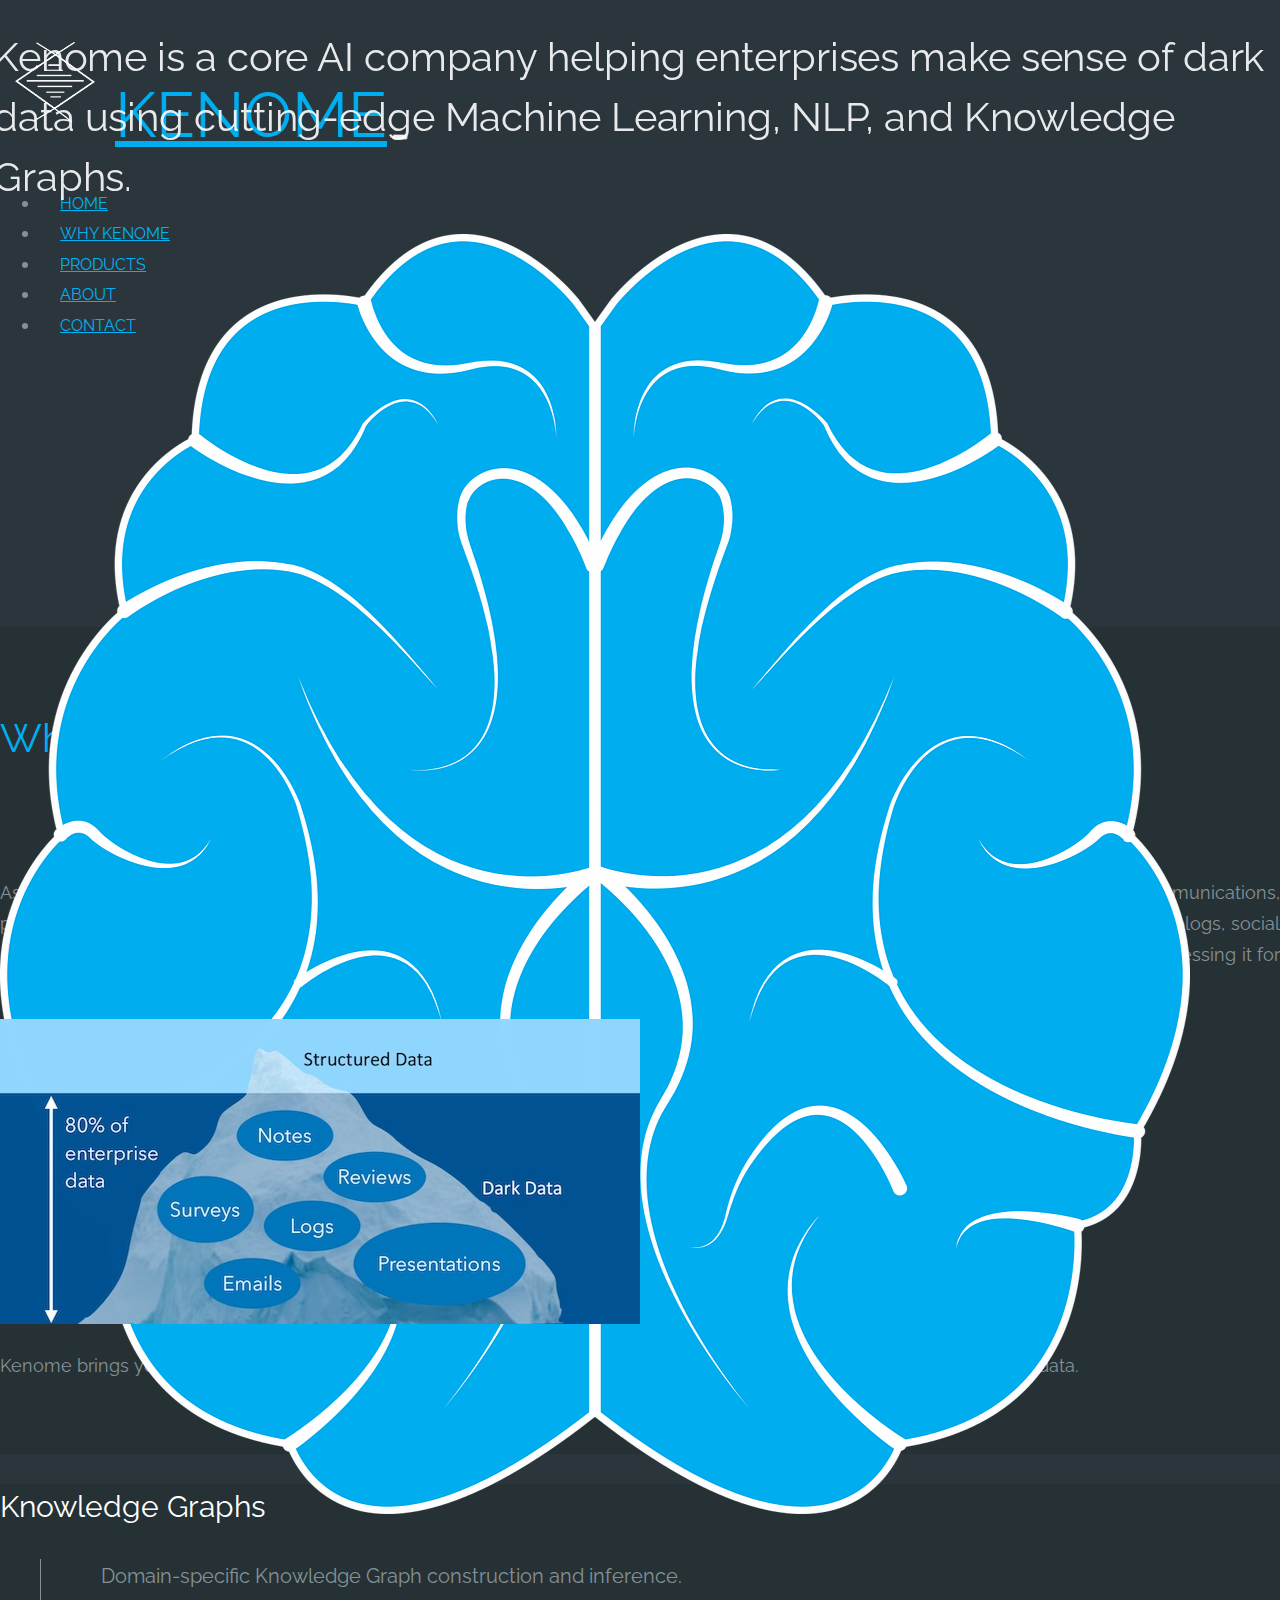
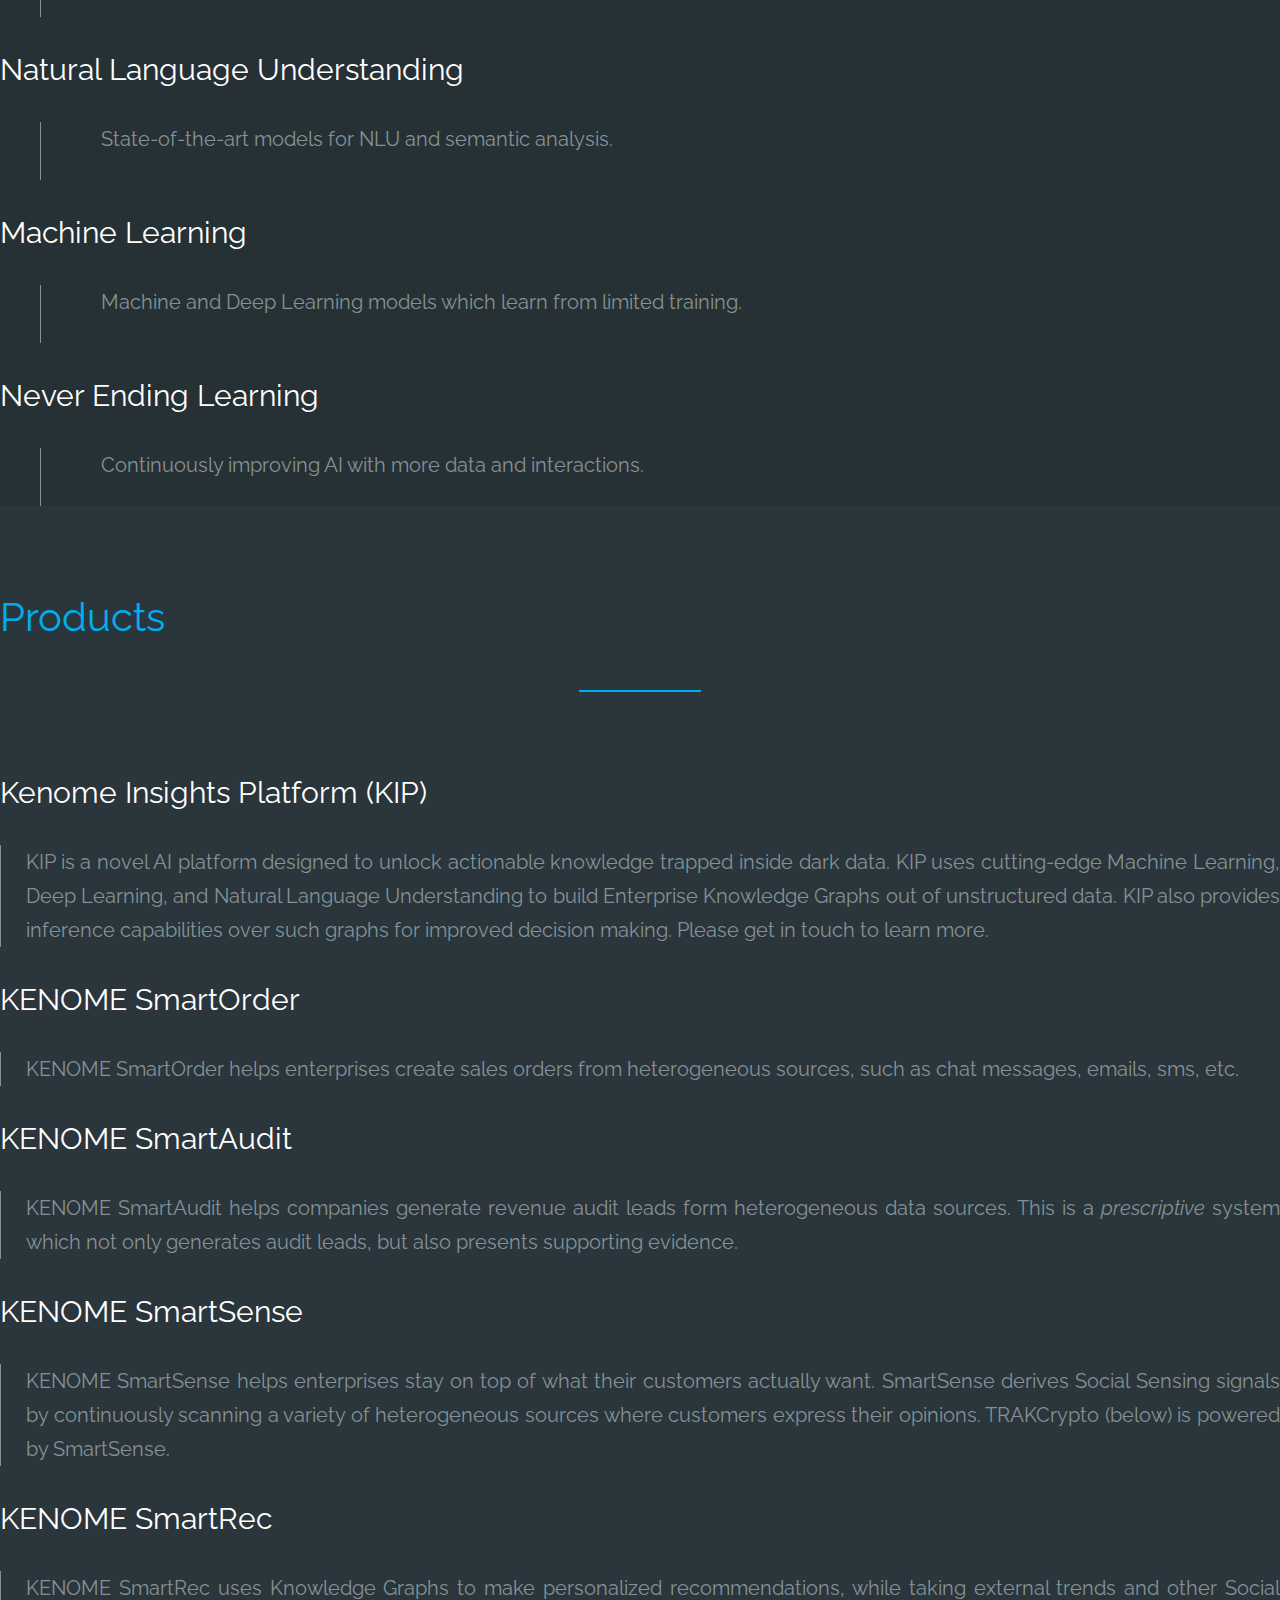
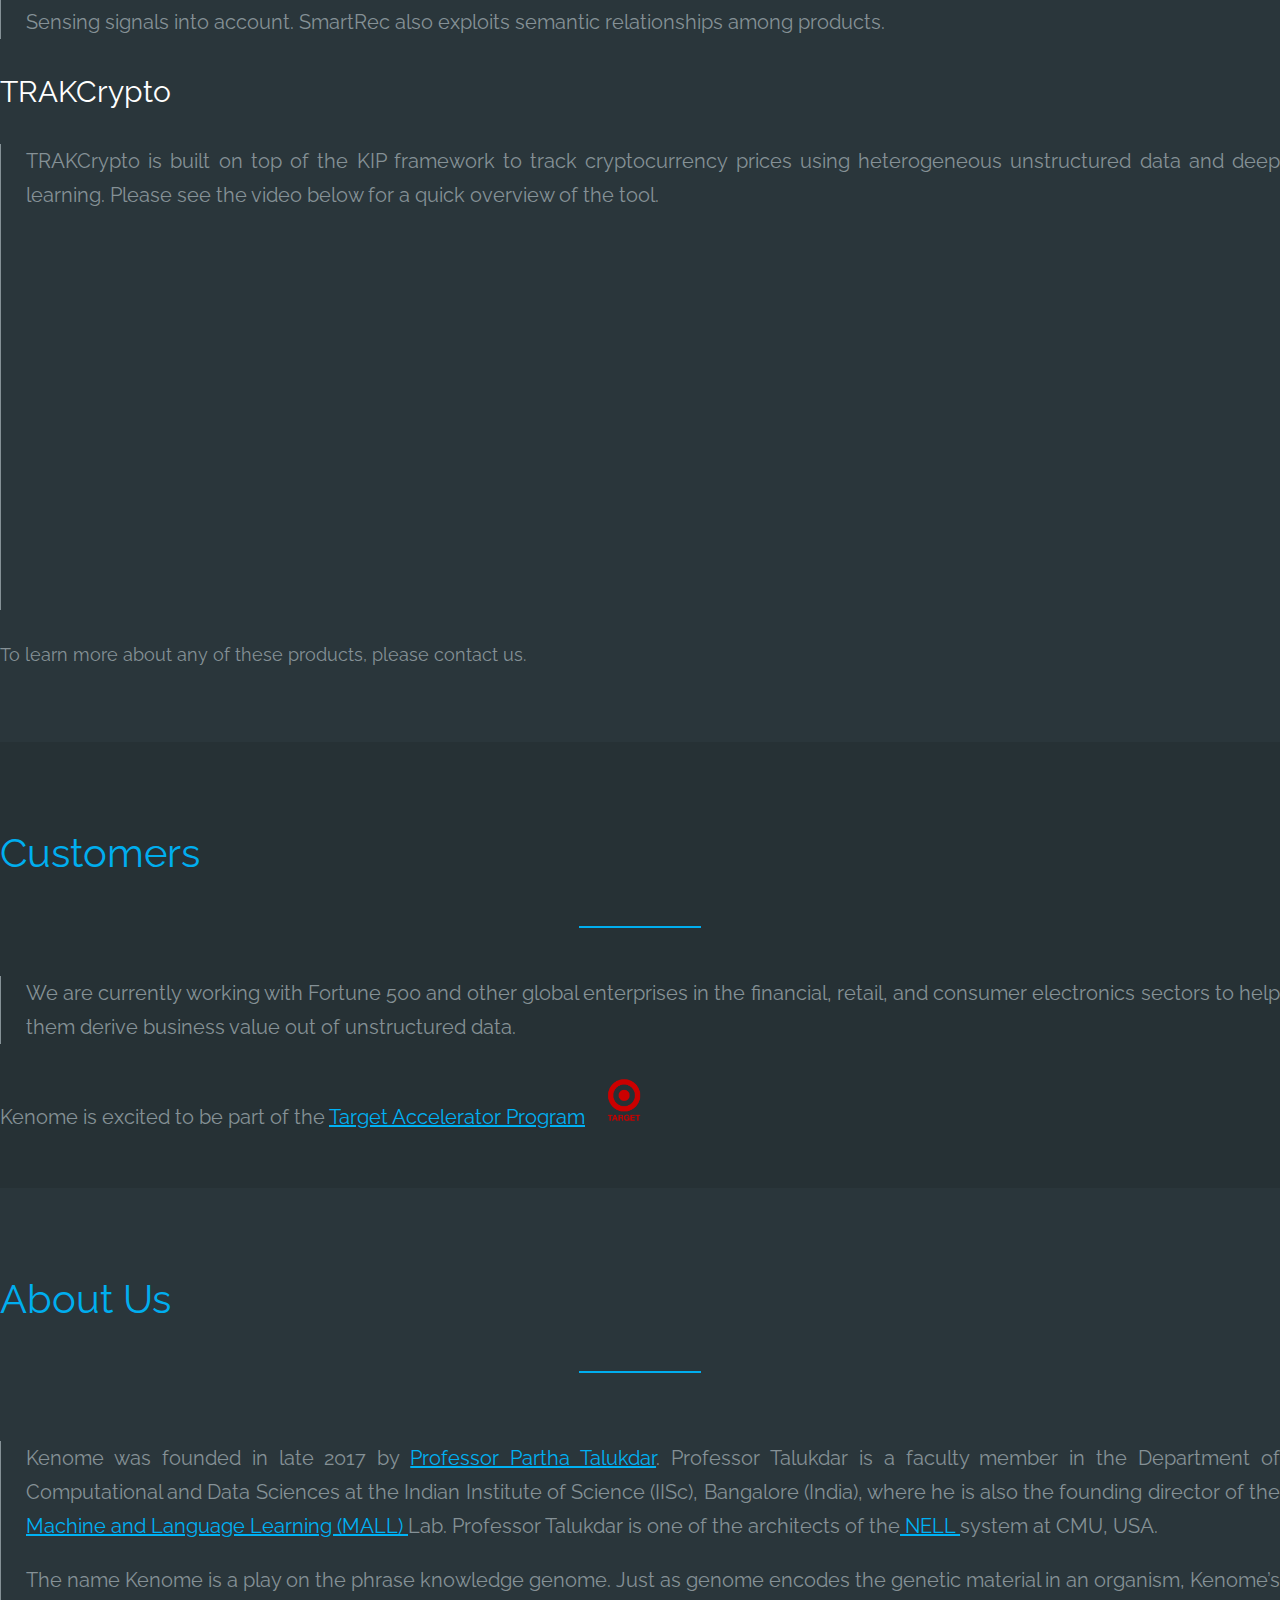
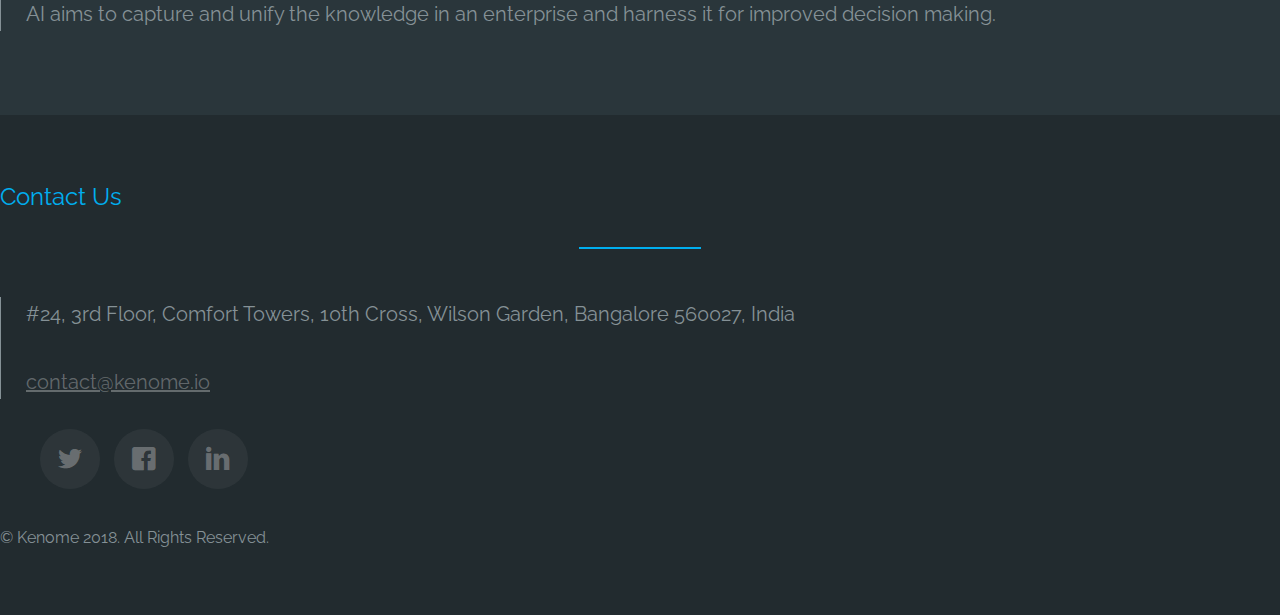
==== commit 937dbcfb: "fix: spell error" ====
--- a/index.html
+++ b/index.html
@@ -353,7 +353,7 @@
             <div class="col-md-12">
               <div class="product-description">
                 <!-- we are currently wokign with gortune 500 ad other global in the fiane, consumer and retail -->
-                We are currently working with Fortune 500 and other gloabl enterprises in the financial, retail, and
+                We are currently working with Fortune 500 and other global enterprises in the financial, retail, and
                 consumer electronics
                 sectors to help them derive business value out of unstructured data.
               </div>
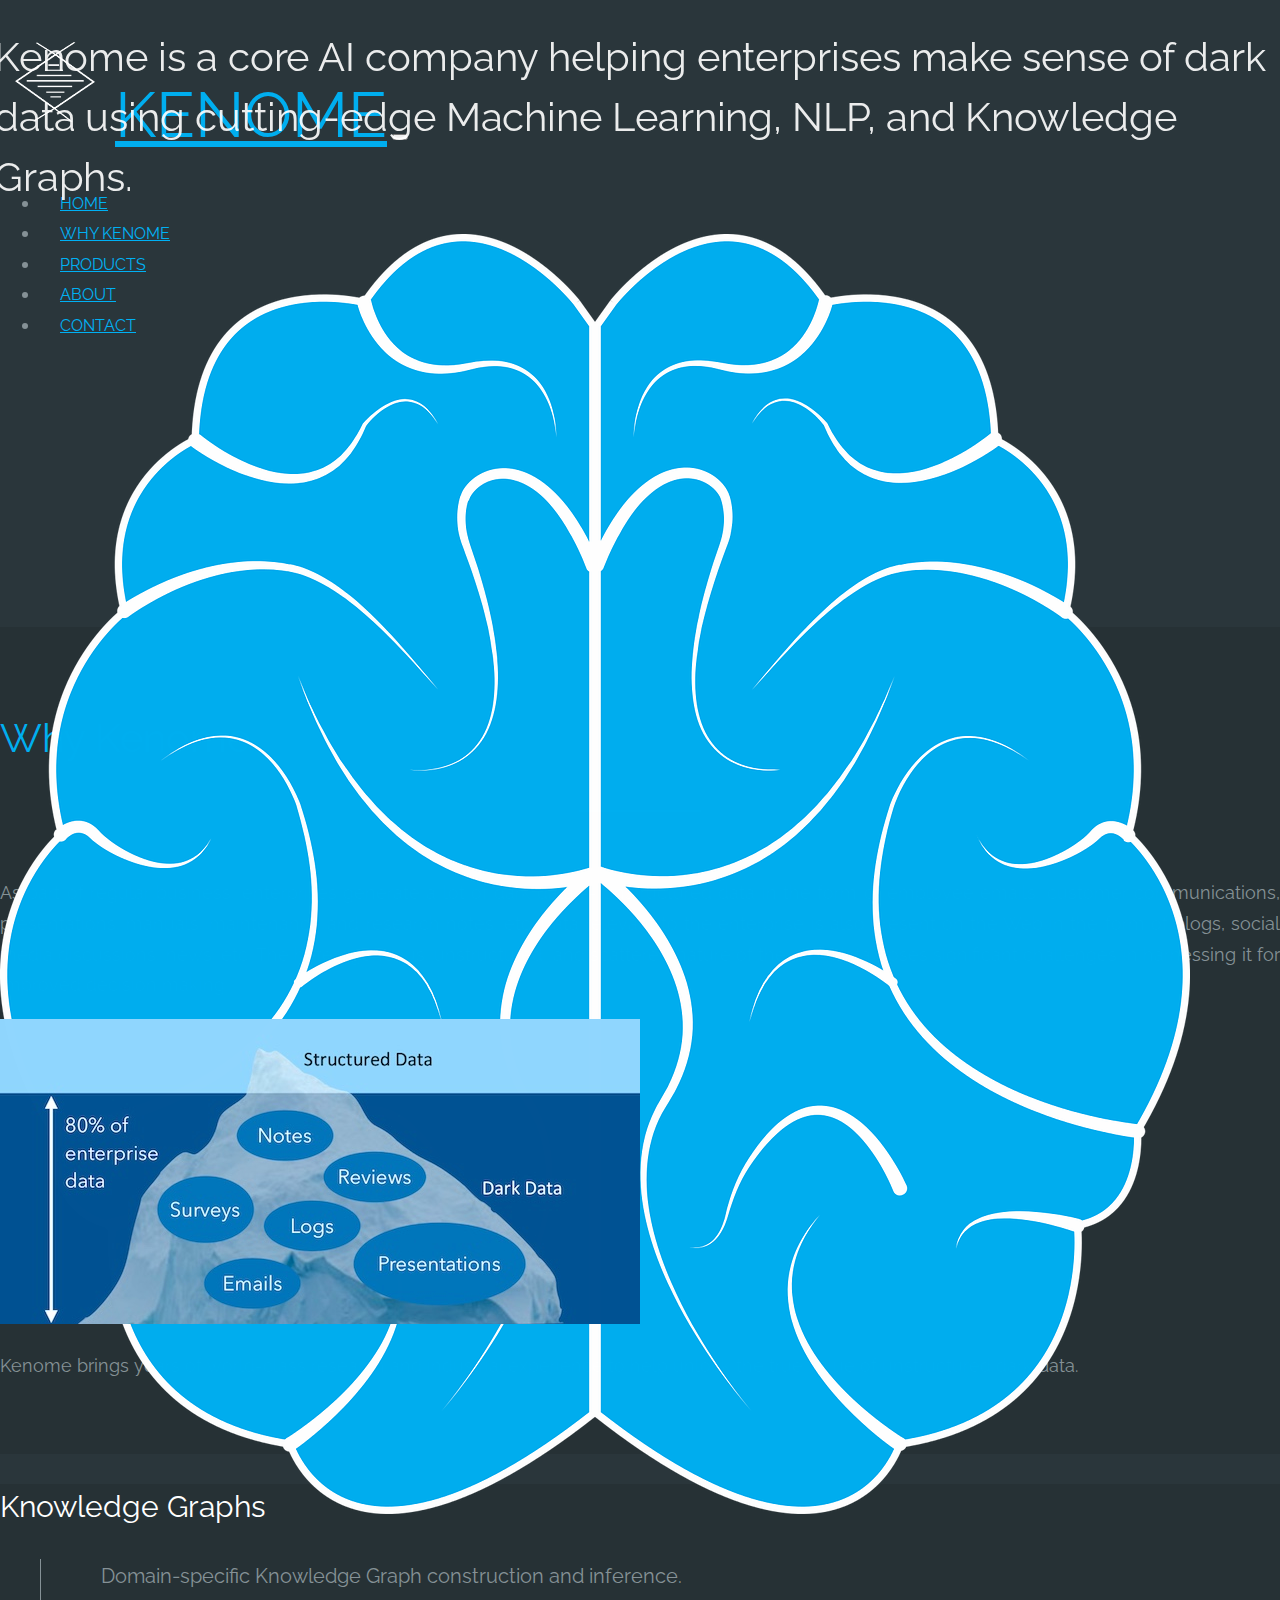
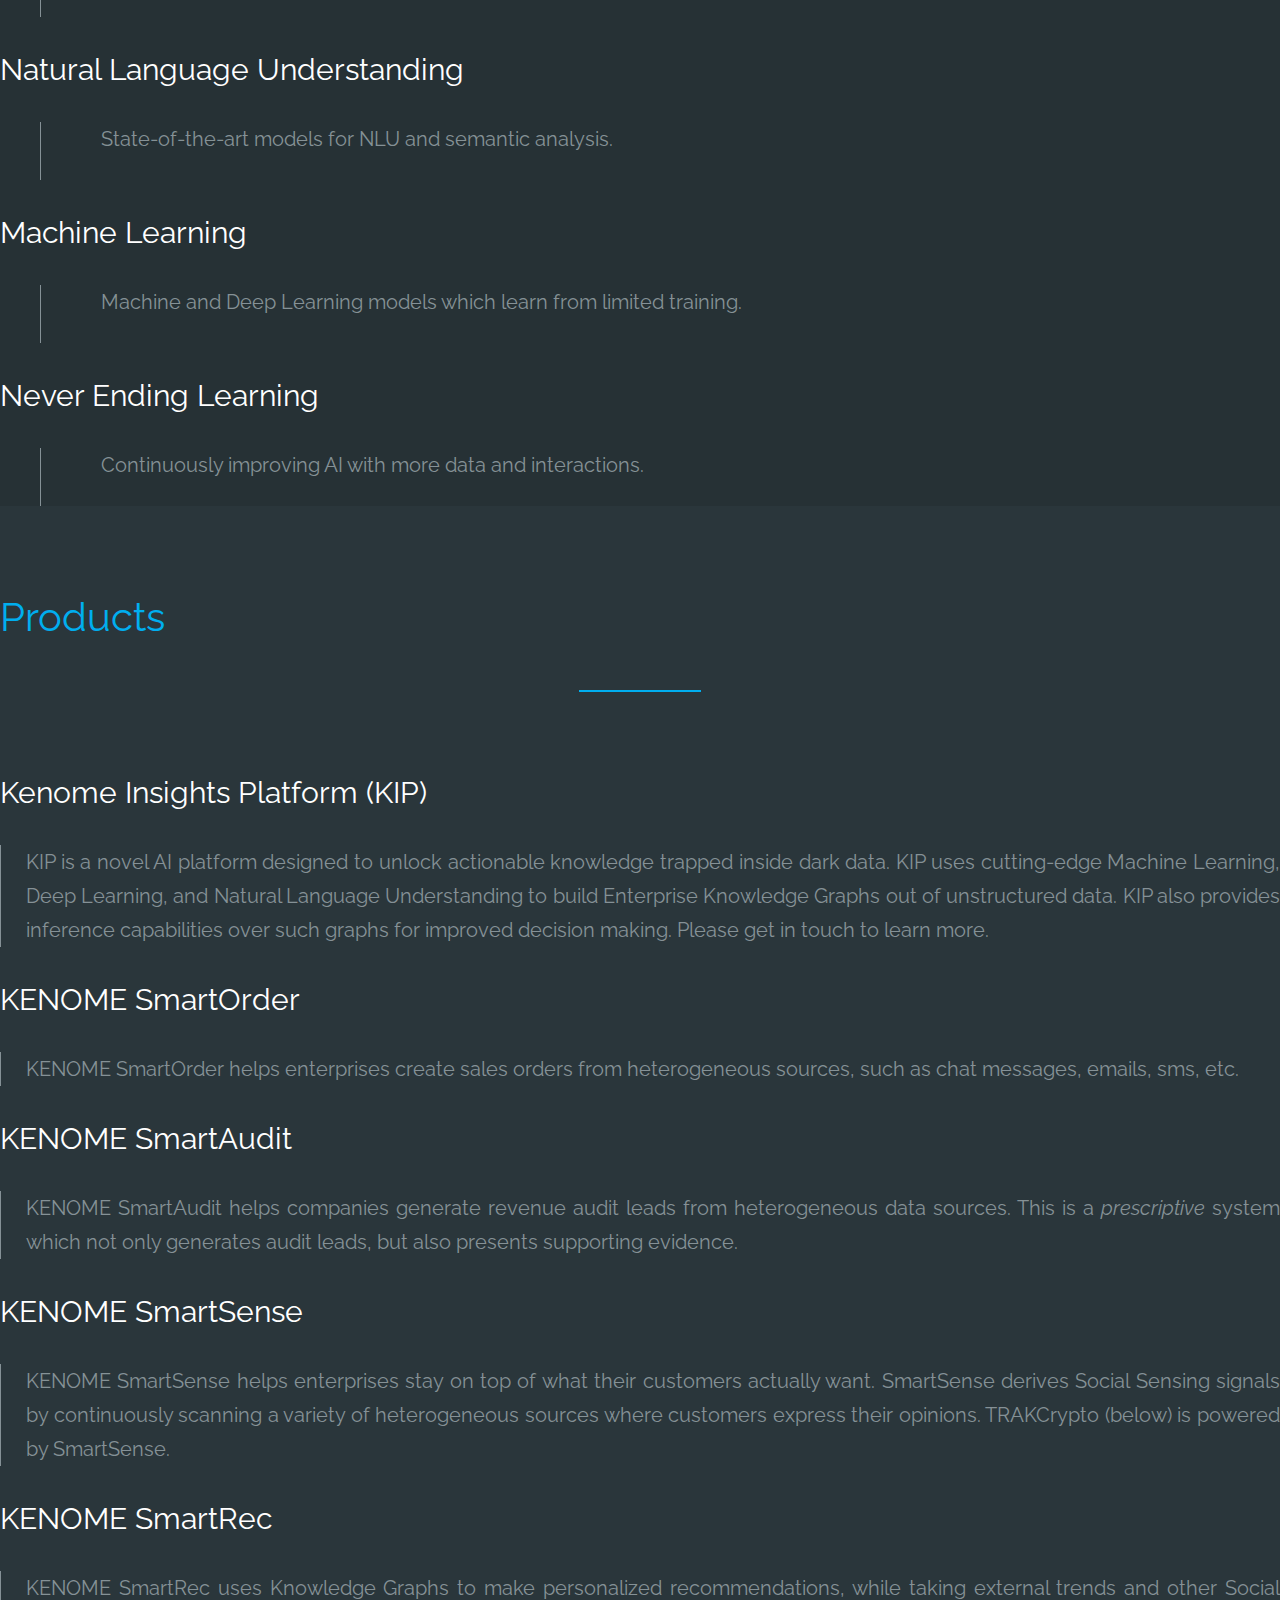
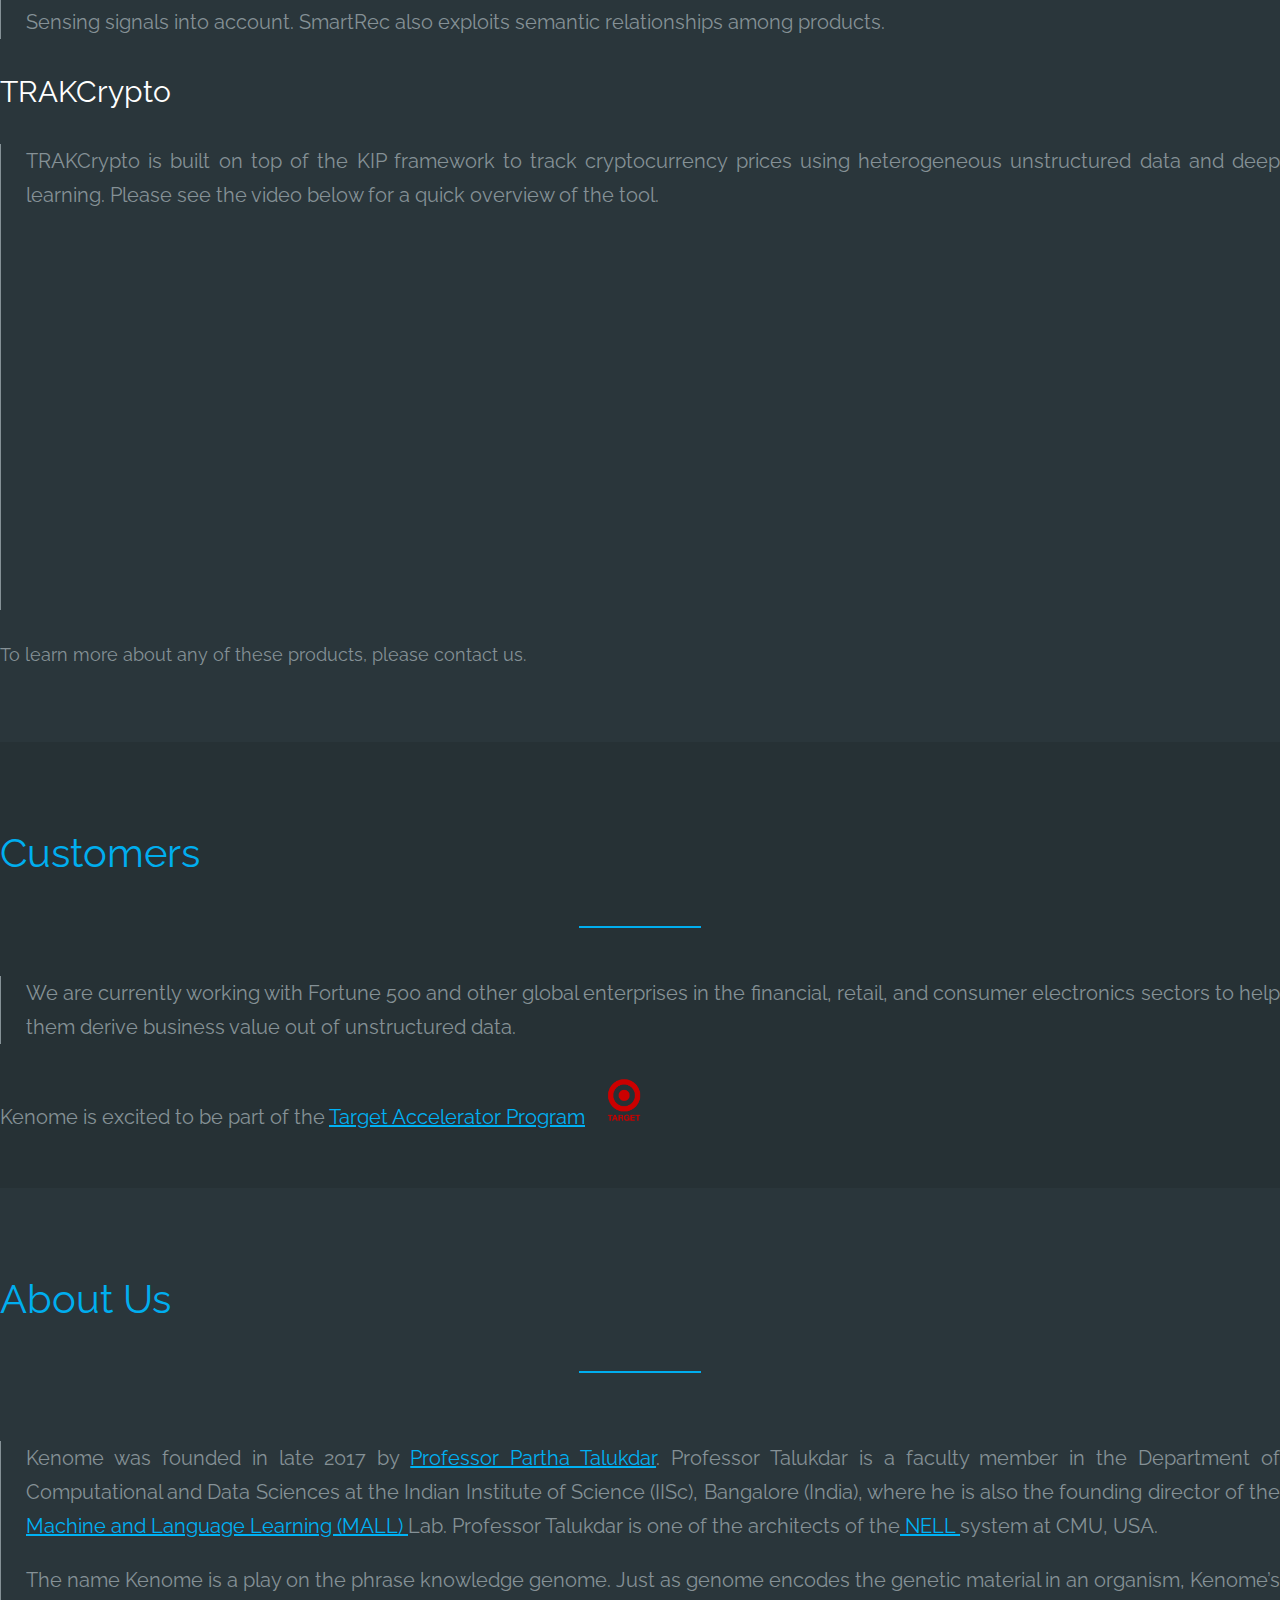
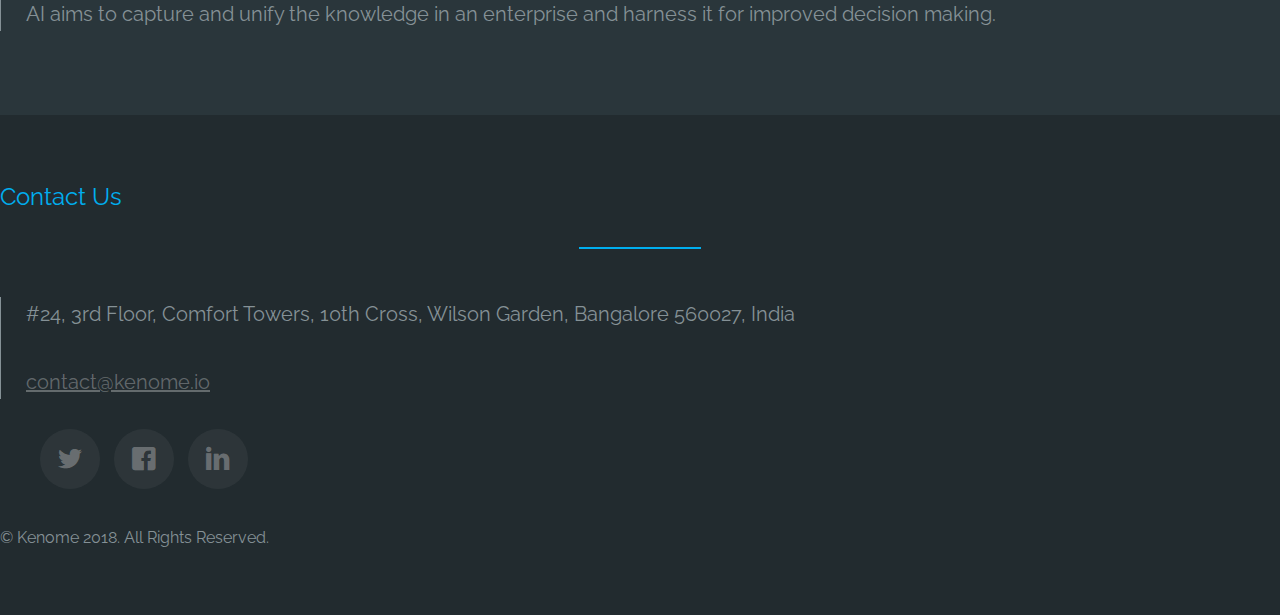
==== commit a1b71420: "fix: spell error" ====
--- a/index.html
+++ b/index.html
@@ -260,7 +260,7 @@
           <div class="row">
             <div class="col-md-12">
               <div class="product-description">
-                KENOME SmartAudit helps companies generate revenue audit leads form heterogeneous data sources. This is
+                KENOME SmartAudit helps companies generate revenue audit leads from heterogeneous data sources. This is
                 a <i>prescriptive</i> system which not only generates audit leads, but also presents
                 supporting evidence.
               </div>
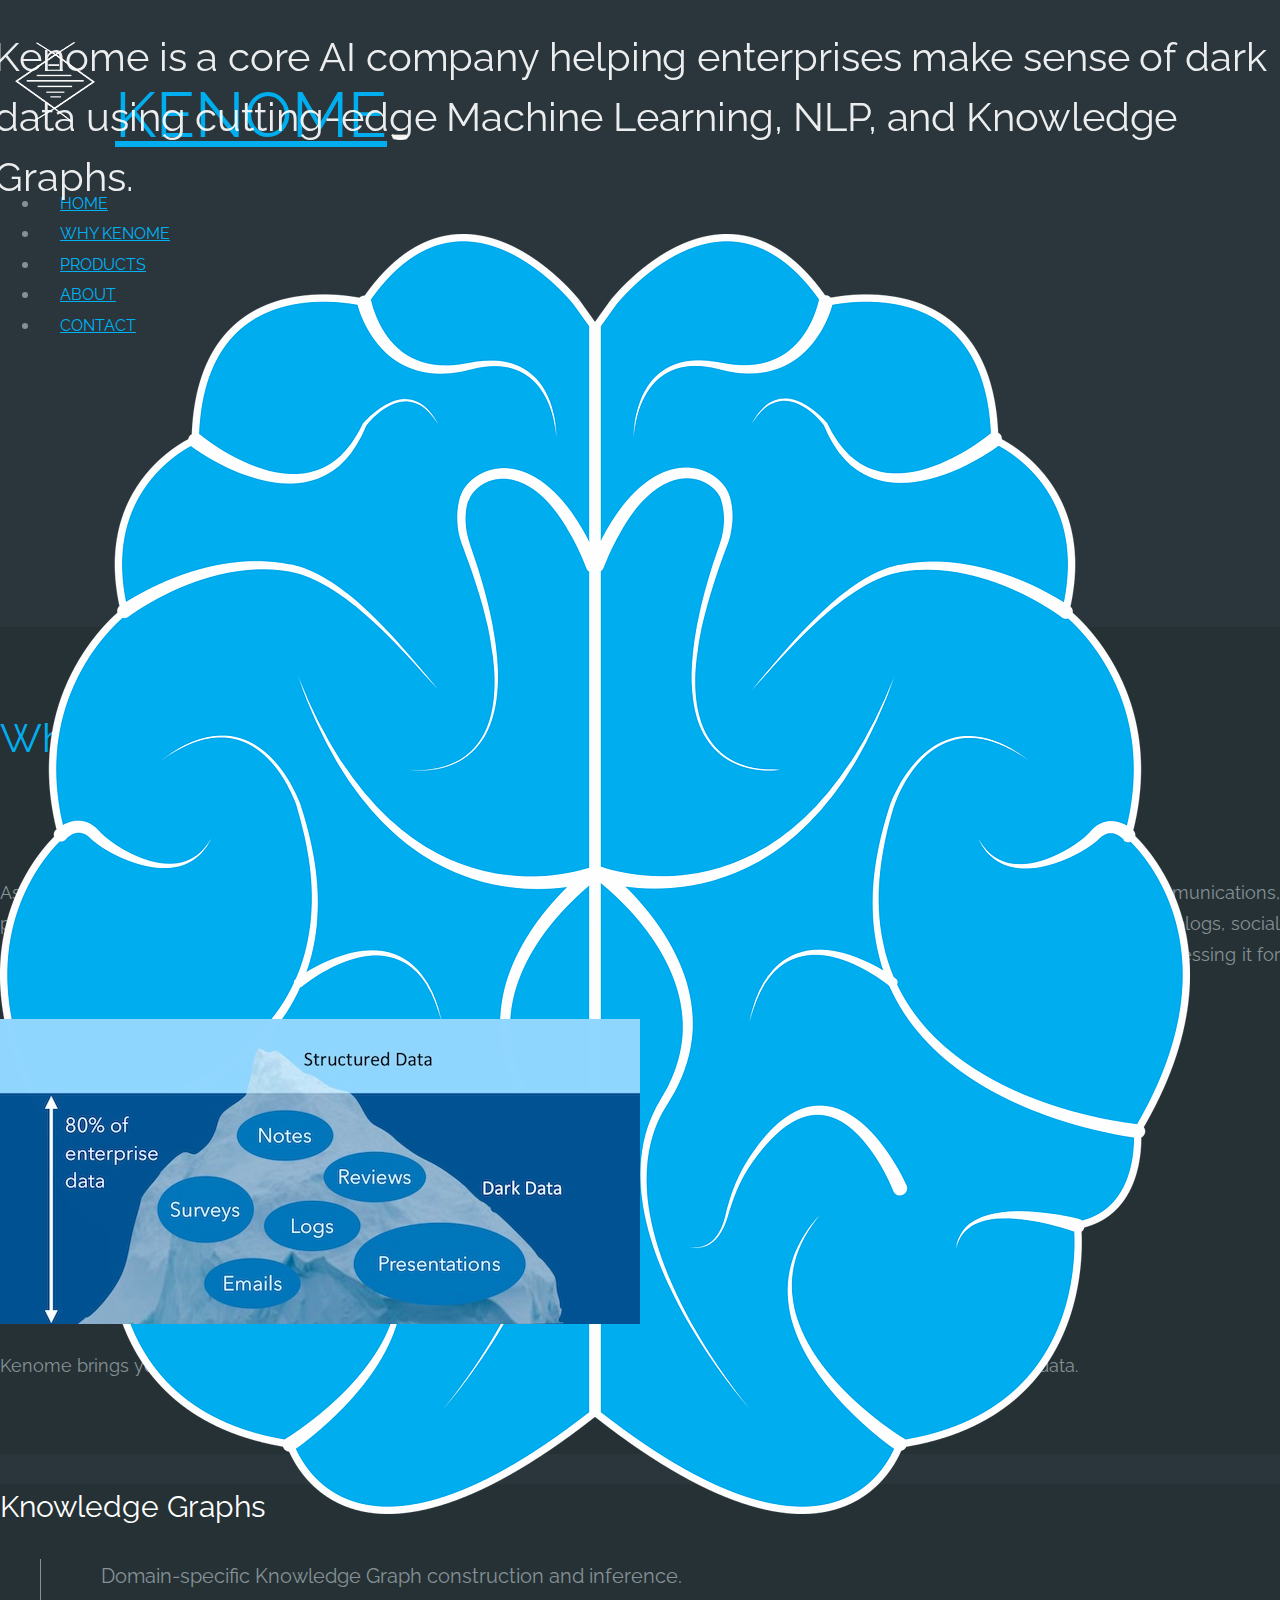
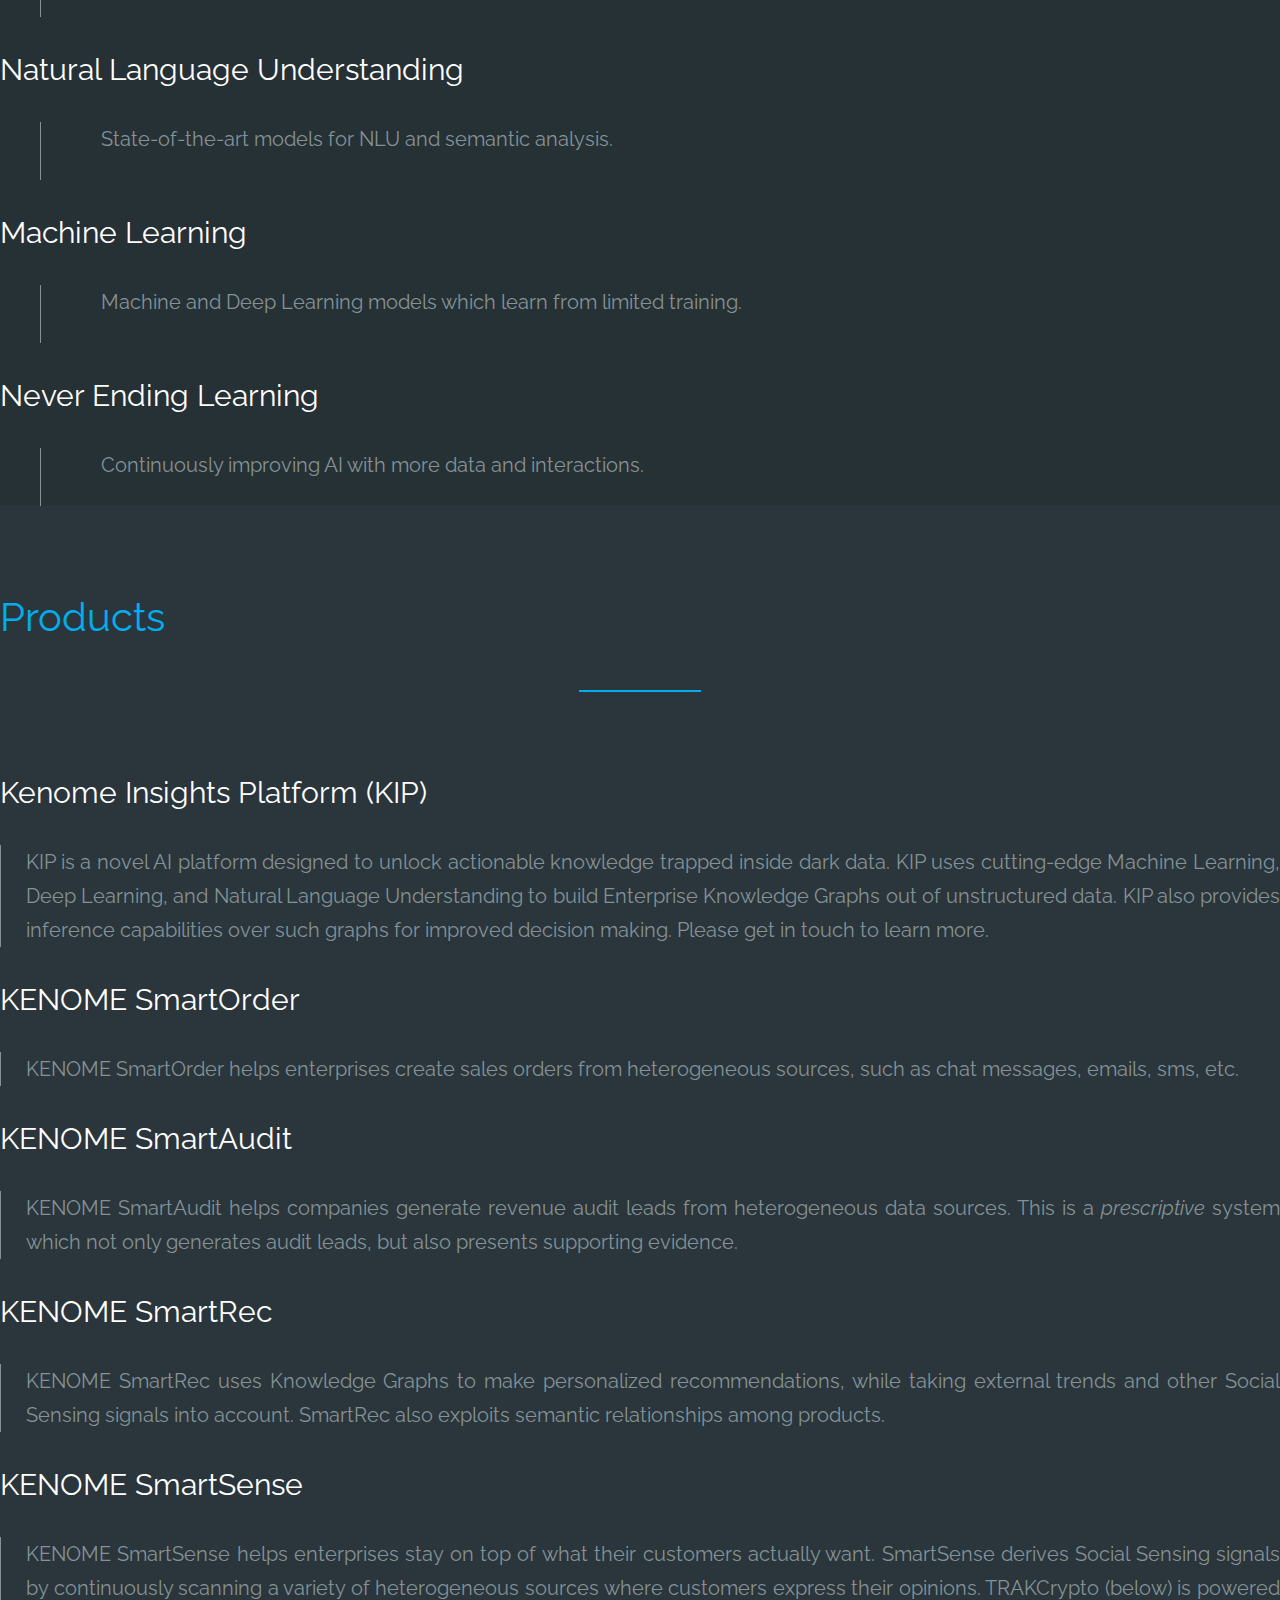
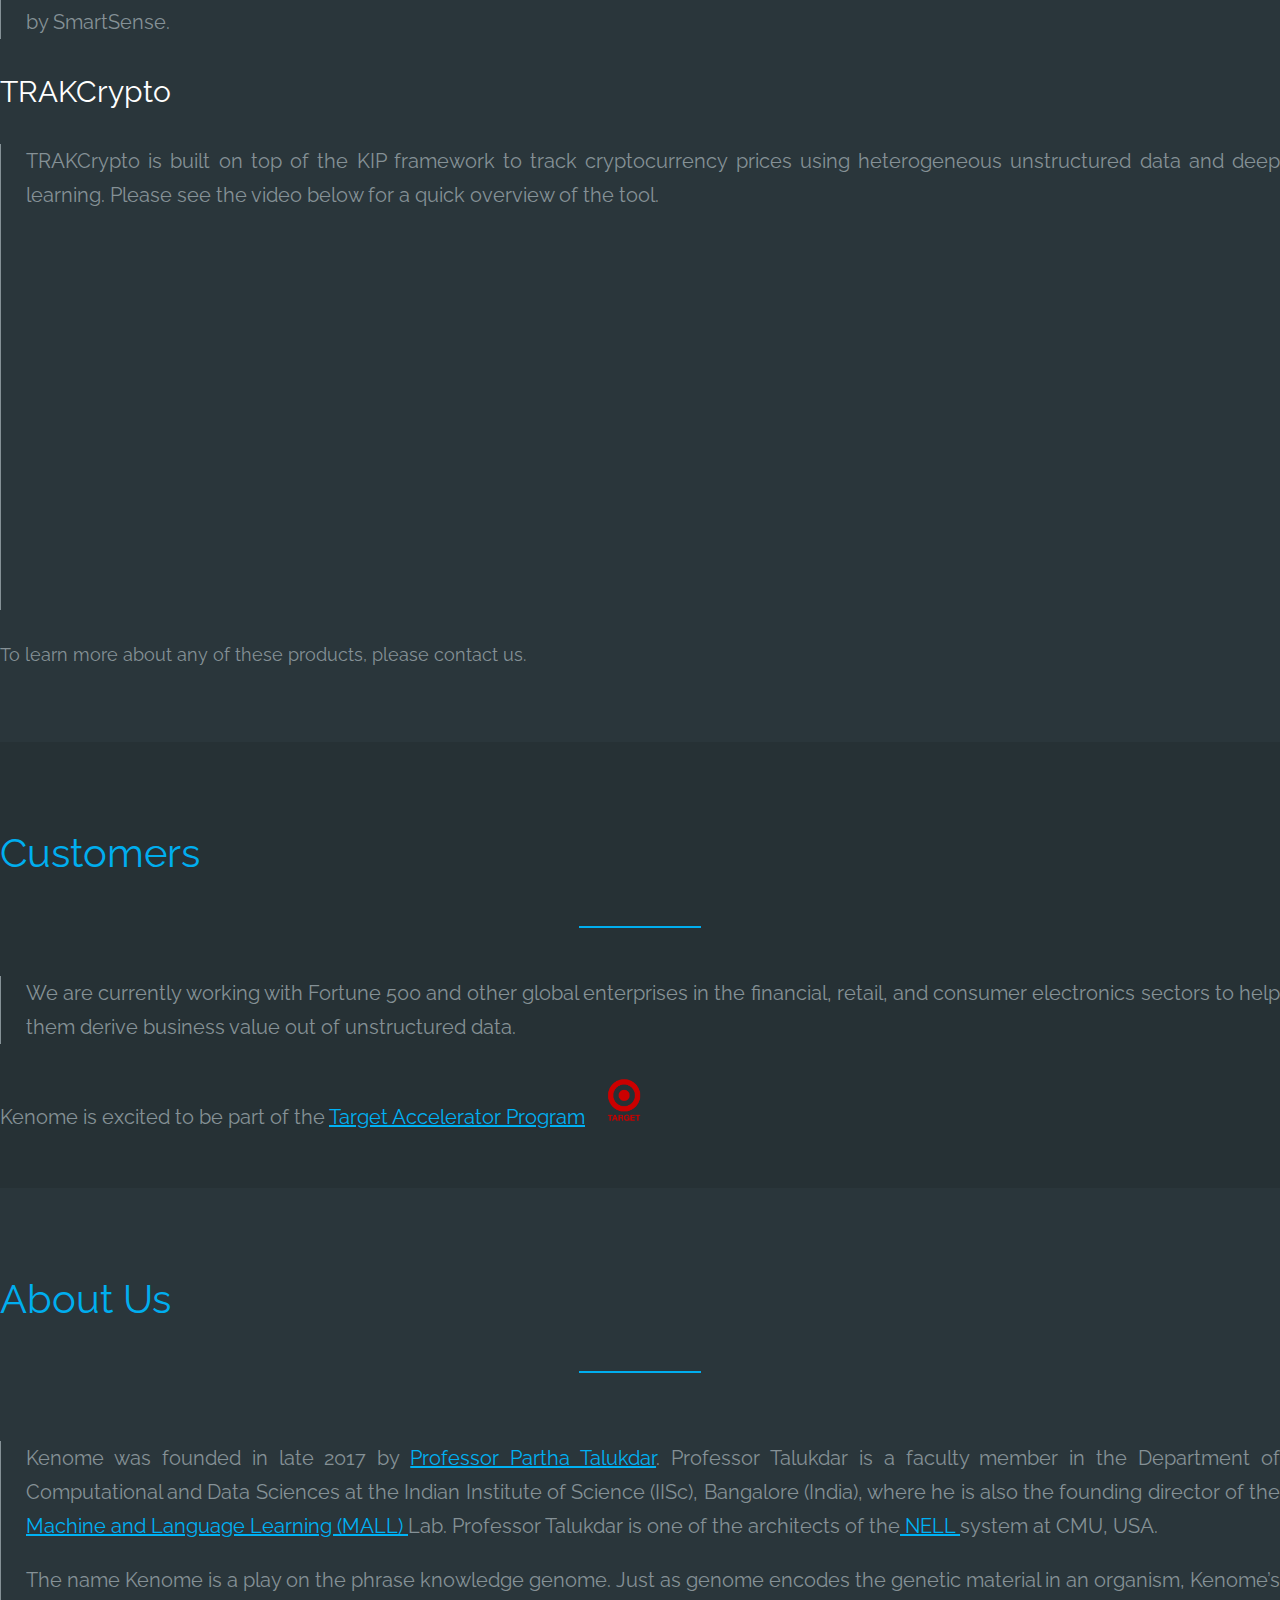
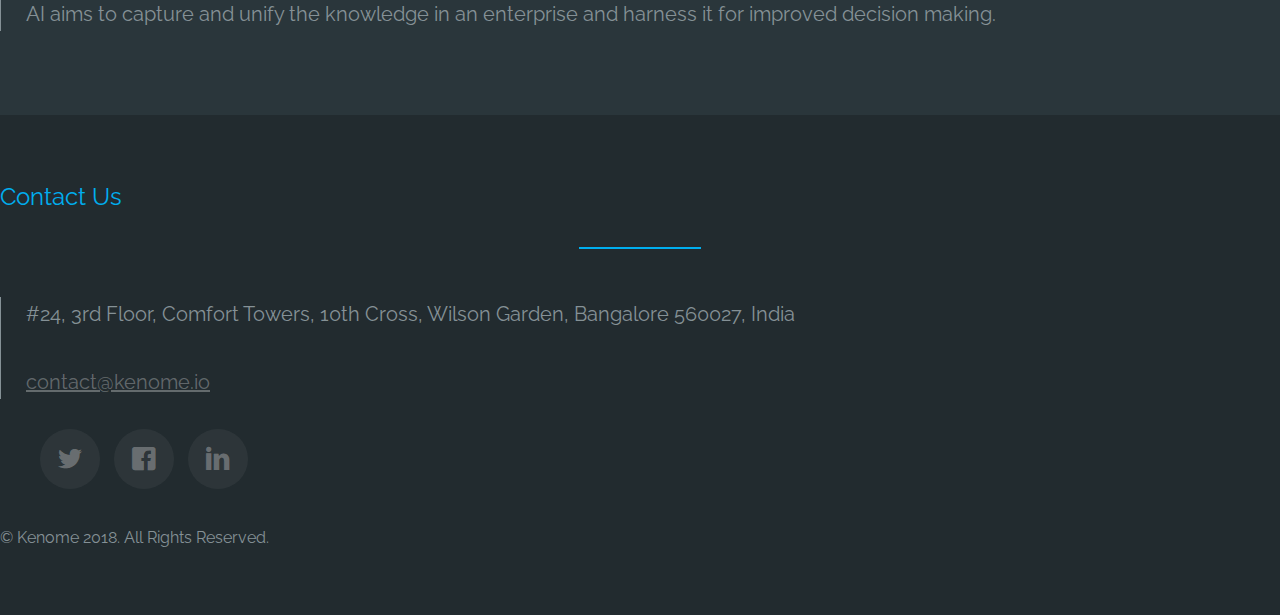
==== commit 96b72a16: "reorder products" ====
--- a/index.html
+++ b/index.html
@@ -270,6 +270,21 @@
 
           <div class="row">
             <div class="col-md-12">
+              <h3 class="probootstrap-heading product-header">KENOME SmartRec</h3>
+            </div>
+          </div>
+          <div class="row">
+            <div class="col-md-12">
+              <div class="product-description">
+                KENOME SmartRec uses Knowledge Graphs to make personalized recommendations, while taking external
+                trends and other Social Sensing signals into account. SmartRec also exploits semantic relationships
+                among products.
+              </div>
+            </div>
+          </div>
+
+          <div class="row">
+            <div class="col-md-12">
               <h3 class="probootstrap-heading product-header">KENOME SmartSense</h3>
             </div>
           </div>
@@ -279,21 +294,6 @@
                 KENOME SmartSense helps enterprises stay on top of what their customers actually want. SmartSense
                 derives Social Sensing signals by continuously scanning a variety of heterogeneous sources where
                 customers express their opinions. TRAKCrypto (below) is powered by SmartSense.
-              </div>
-            </div>
-          </div>
-
-          <div class="row">
-            <div class="col-md-12">
-              <h3 class="probootstrap-heading product-header">KENOME SmartRec</h3>
-            </div>
-          </div>
-          <div class="row">
-            <div class="col-md-12">
-              <div class="product-description">
-                KENOME SmartRec uses Knowledge Graphs to make personalized recommendations, while taking external
-                trends and other Social Sensing signals into account. SmartRec also exploits semantic relationships
-                among products.
               </div>
             </div>
           </div>
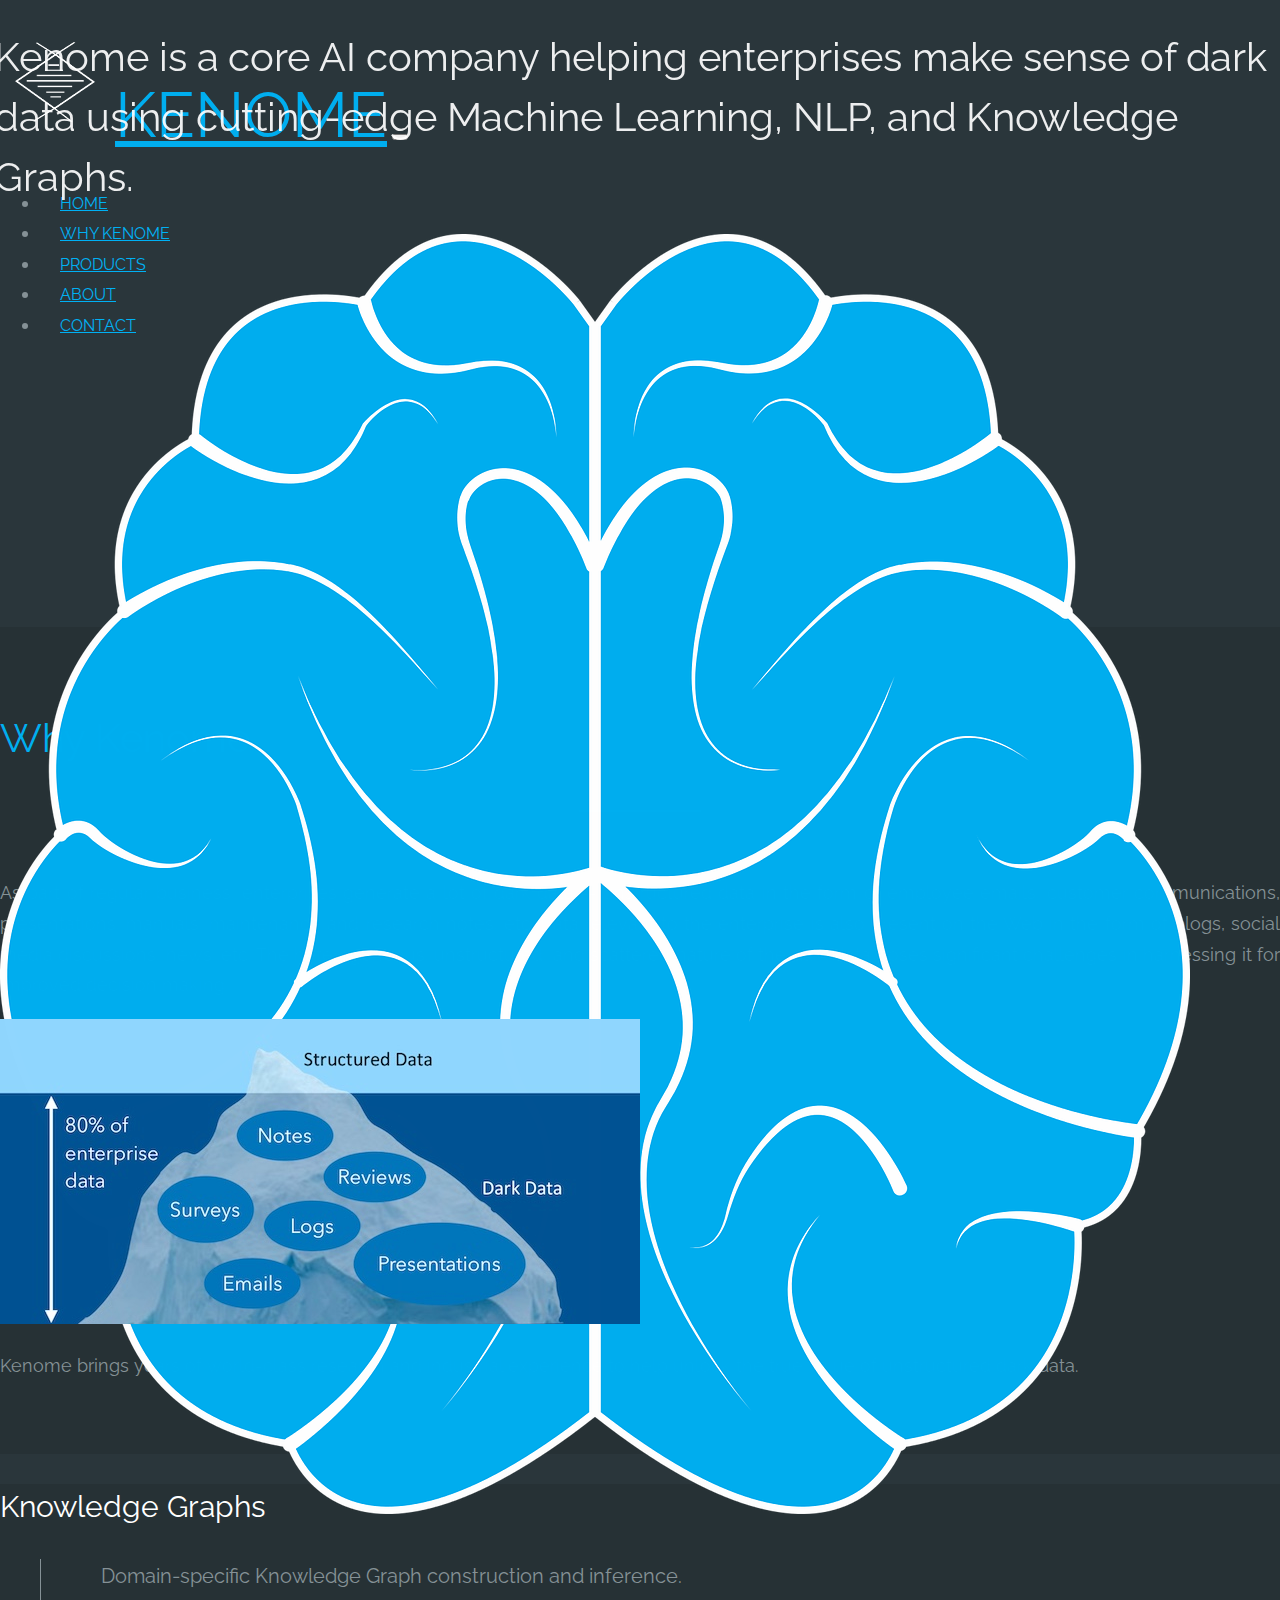
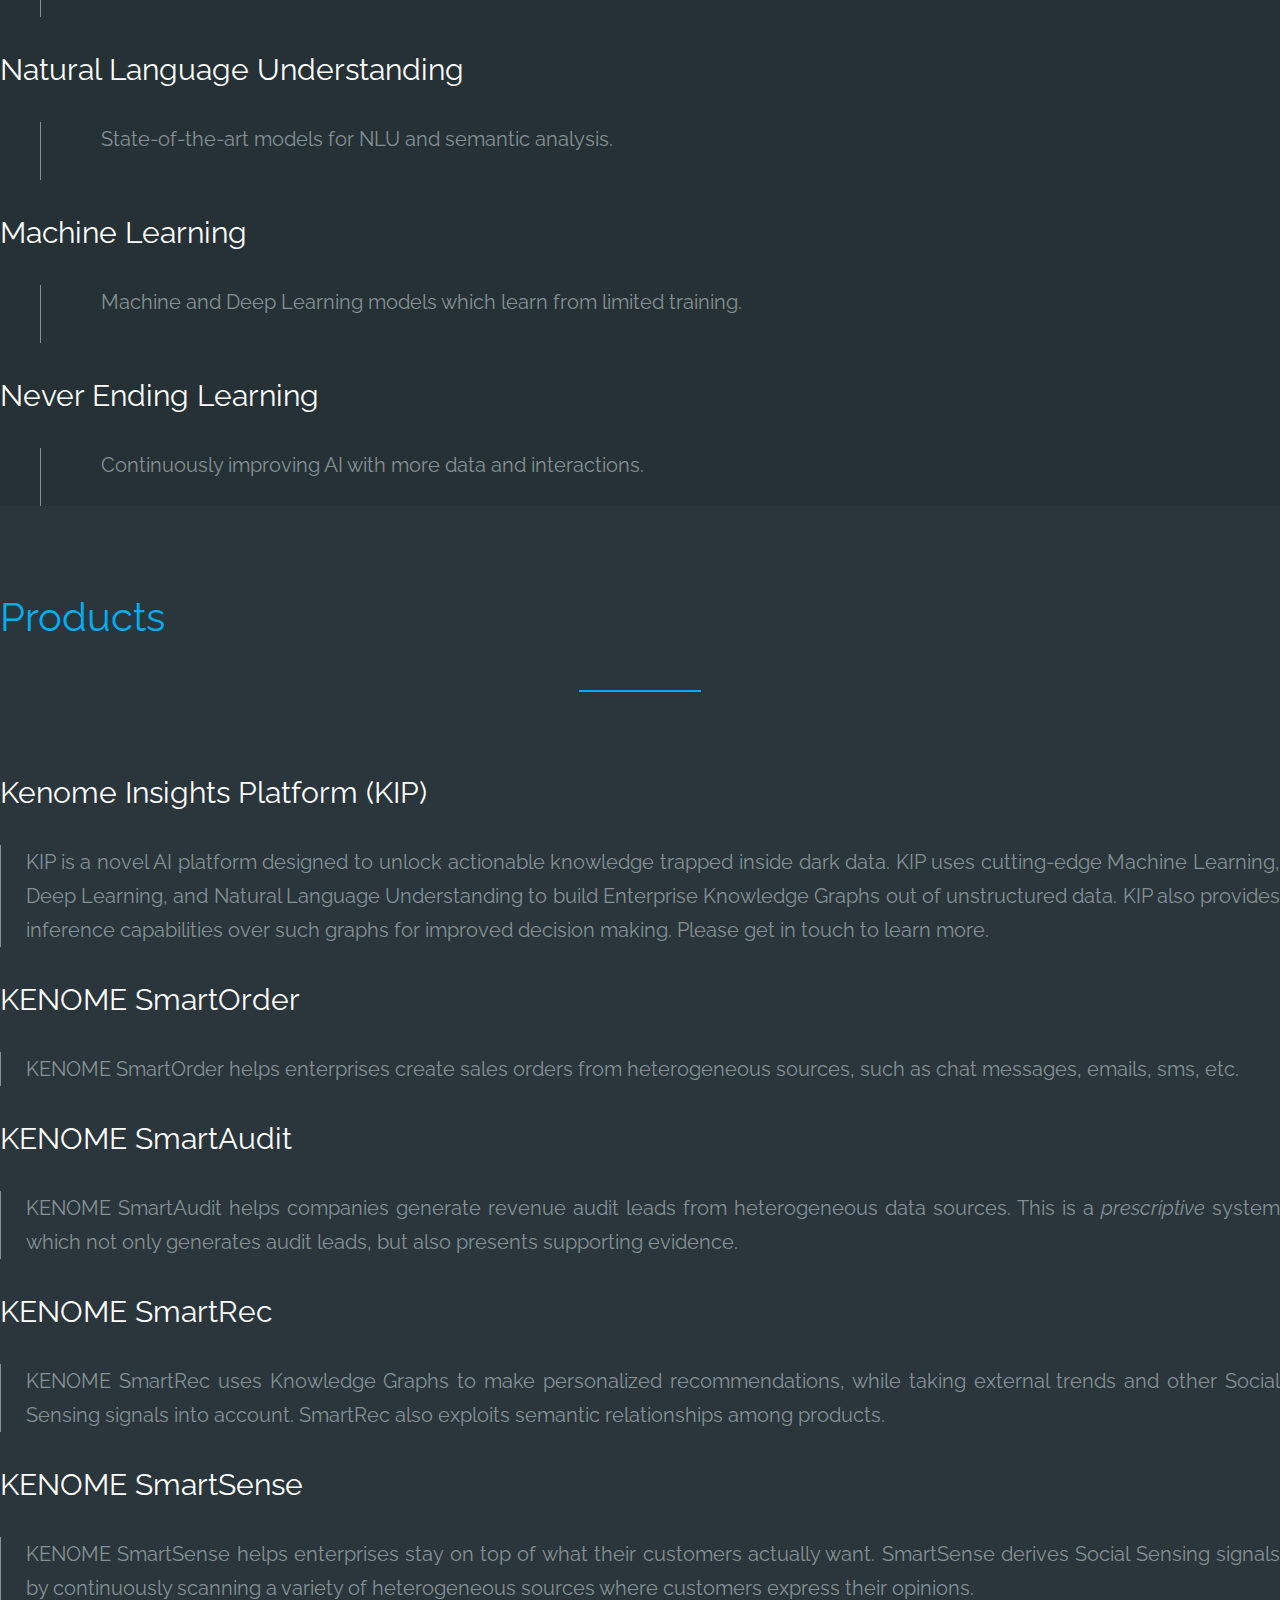
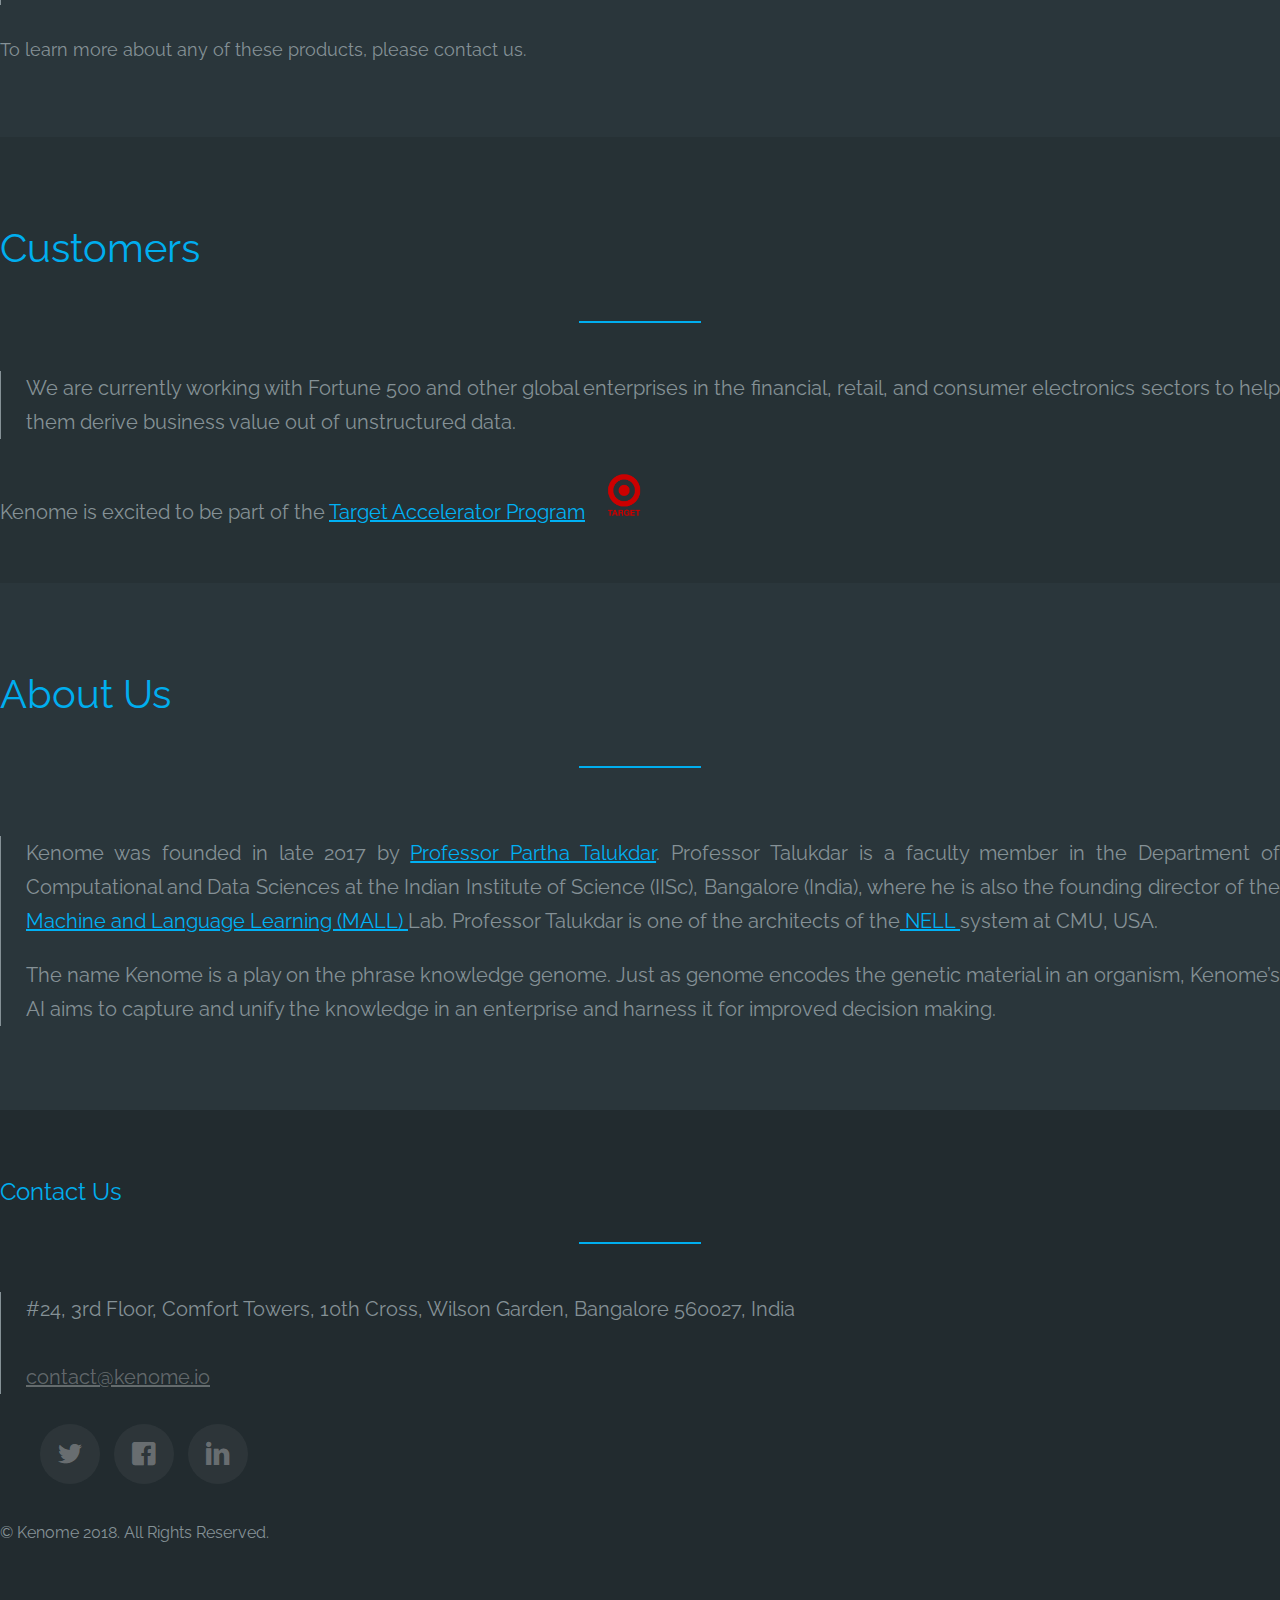
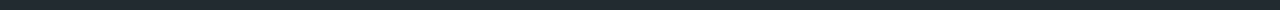
==== commit cf32d8ff: "removing references to TrakCRypto" ====
--- a/index.html
+++ b/index.html
@@ -5,14 +5,15 @@
   <title>Kenome : An Enterprise Knowledge Graph Company</title>
   <meta charset="utf-8">
   <meta name="viewport" content="width=device-width, initial-scale=1, shrink-to-fit=no">
-  <meta name="description" content="Kenome is a core AI company helping enterprises make sense of dark data using cutting-edge Machine Learning, NLP, and Knowledge Graphs." />
+  <meta name="description"
+    content="Kenome is a core AI company helping enterprises make sense of dark data using cutting-edge Machine Learning, NLP, and Knowledge Graphs." />
   <meta name="keywords" content="knowledge graphs, deep learning, machine learning, dl, ml, nlp, big data, dark data" />
   <meta name="author" content="bhuthesh@kenome.io" />
 
   <link href="https://fonts.googleapis.com/css?family=Raleway" rel="stylesheet">
   <link rel="icon" type="image/png" href="images/favicon.png">
-  <link rel=" stylesheet" href="https://stackpath.bootstrapcdn.com/bootstrap/4.2.1/css/bootstrap.min.css" integrity="sha384-GJzZqFGwb1QTTN6wy59ffF1BuGJpLSa9DkKMp0DgiMDm4iYMj70gZWKYbI706tWS"
-    crossorigin="anonymous">
+  <link rel=" stylesheet" href="https://stackpath.bootstrapcdn.com/bootstrap/4.2.1/css/bootstrap.min.css"
+    integrity="sha384-GJzZqFGwb1QTTN6wy59ffF1BuGJpLSa9DkKMp0DgiMDm4iYMj70gZWKYbI706tWS" crossorigin="anonymous">
   <link rel="stylesheet" href="css/open-iconic-bootstrap.min.css">
   <link rel="stylesheet" href="css/icomoon.css">
   <link rel="stylesheet" href="css/style.css">
@@ -22,7 +23,7 @@
       margin: 0;
       font-family: "Raleway", sans-serif;
     }
-    </style>
+  </style>
 </head>
 
 <body>
@@ -31,8 +32,8 @@
     <div class="container-fluid">
       <img alt="kenome logo" class="logo-icon" src="images/logo.png">
       <a class="navbar-brand color-blue logo-text" href="index.html">KENOME</a>
-      <button class="navbar-toggler" type="button" data-toggle="collapse" data-target="#probootstrap-nav" aria-controls="probootstrap-nav"
-        aria-expanded="false" aria-label="Toggle navigation">
+      <button class="navbar-toggler" type="button" data-toggle="collapse" data-target="#probootstrap-nav"
+        aria-controls="probootstrap-nav" aria-expanded="false" aria-label="Toggle navigation">
         <span class="navbar-toggler-icon"></span>
       </button>
 
@@ -121,7 +122,8 @@
   <!-- END WHY KENOME -->
 
   <!-- BEGIN AREAS -->
-  <section class="probootstrap-section probootstrap-scene-1 probootstrap-bg-dark" style="padding-top:0em;padding-bottom:0em;">
+  <section class="probootstrap-section probootstrap-scene-1 probootstrap-bg-dark"
+    style="padding-top:0em;padding-bottom:0em;">
     <div class="container-fluid mb-5 container-areas">
 
       <div class="row  text-center">
@@ -293,38 +295,7 @@
               <div class="product-description">
                 KENOME SmartSense helps enterprises stay on top of what their customers actually want. SmartSense
                 derives Social Sensing signals by continuously scanning a variety of heterogeneous sources where
-                customers express their opinions. TRAKCrypto (below) is powered by SmartSense.
-              </div>
-            </div>
-          </div>
-
-
-          <div class="row">
-            <div class="col-md-12">
-              <h3 class="probootstrap-heading product-header">TRAKCrypto</h3>
-            </div>
-          </div>
-
-          <div class="row">
-            <div class="col-md-12">
-              <div class="product-description">
-                <div class="row">
-                  <div class="col-md-12">
-                    TRAKCrypto is built on top of the KIP framework to track cryptocurrency prices using heterogeneous
-                    unstructured data and deep learning. Please see the video below for a quick overview of the tool.
-                    <br>
-                    <br>
-                    <br>
-                  </div>
-                </div>
-                <div class="row">
-                  <div class="col-md-6">
-                    <div class="embed-responsive embed-responsive-16by9">
-                      <iframe width="1052" height="320" src="https://www.youtube.com/embed/1AnJdju1ry4" frameborder="0"
-                        allow="accelerometer; autoplay; encrypted-media; gyroscope; picture-in-picture" allowfullscreen></iframe>
-                    </div>
-                  </div>
-                </div>
+                customers express their opinions.
               </div>
             </div>
           </div>
@@ -391,7 +362,8 @@
                   Professor Talukdar is a
                   faculty member
                   in the Department of Computational and Data Sciences at the Indian Institute of Science (IISc),
-                  Bangalore (India), where he is also the founding director of the <a href="http://malllabiisc.github.io/">
+                  Bangalore (India), where he is also the founding director of the <a
+                    href="http://malllabiisc.github.io/">
                     Machine and Language
                     Learning (MALL) </a>
                   Lab. Professor Talukdar is one of the architects of the<a href="http://rtw.ml.cmu.edu/"> NELL </a>
@@ -457,7 +429,8 @@
   <!-- loader -->
   <div id="probootstrap-loader" class="show fullscreen"><svg class="circular" width="48px" height="48px">
       <circle class="path-bg" cx="24" cy="24" r="22" fill="none" stroke-width="4" stroke="#eeeeee" />
-      <circle class="path" cx="24" cy="24" r="22" fill="none" stroke-width="4" stroke-miterlimit="10" stroke="#ff555f" /></svg></div>
+      <circle class="path" cx="24" cy="24" r="22" fill="none" stroke-width="4" stroke-miterlimit="10"
+        stroke="#ff555f" /></svg></div>
 
 
   <script src="js/jquery-3.2.1.slim.min.js"></script>
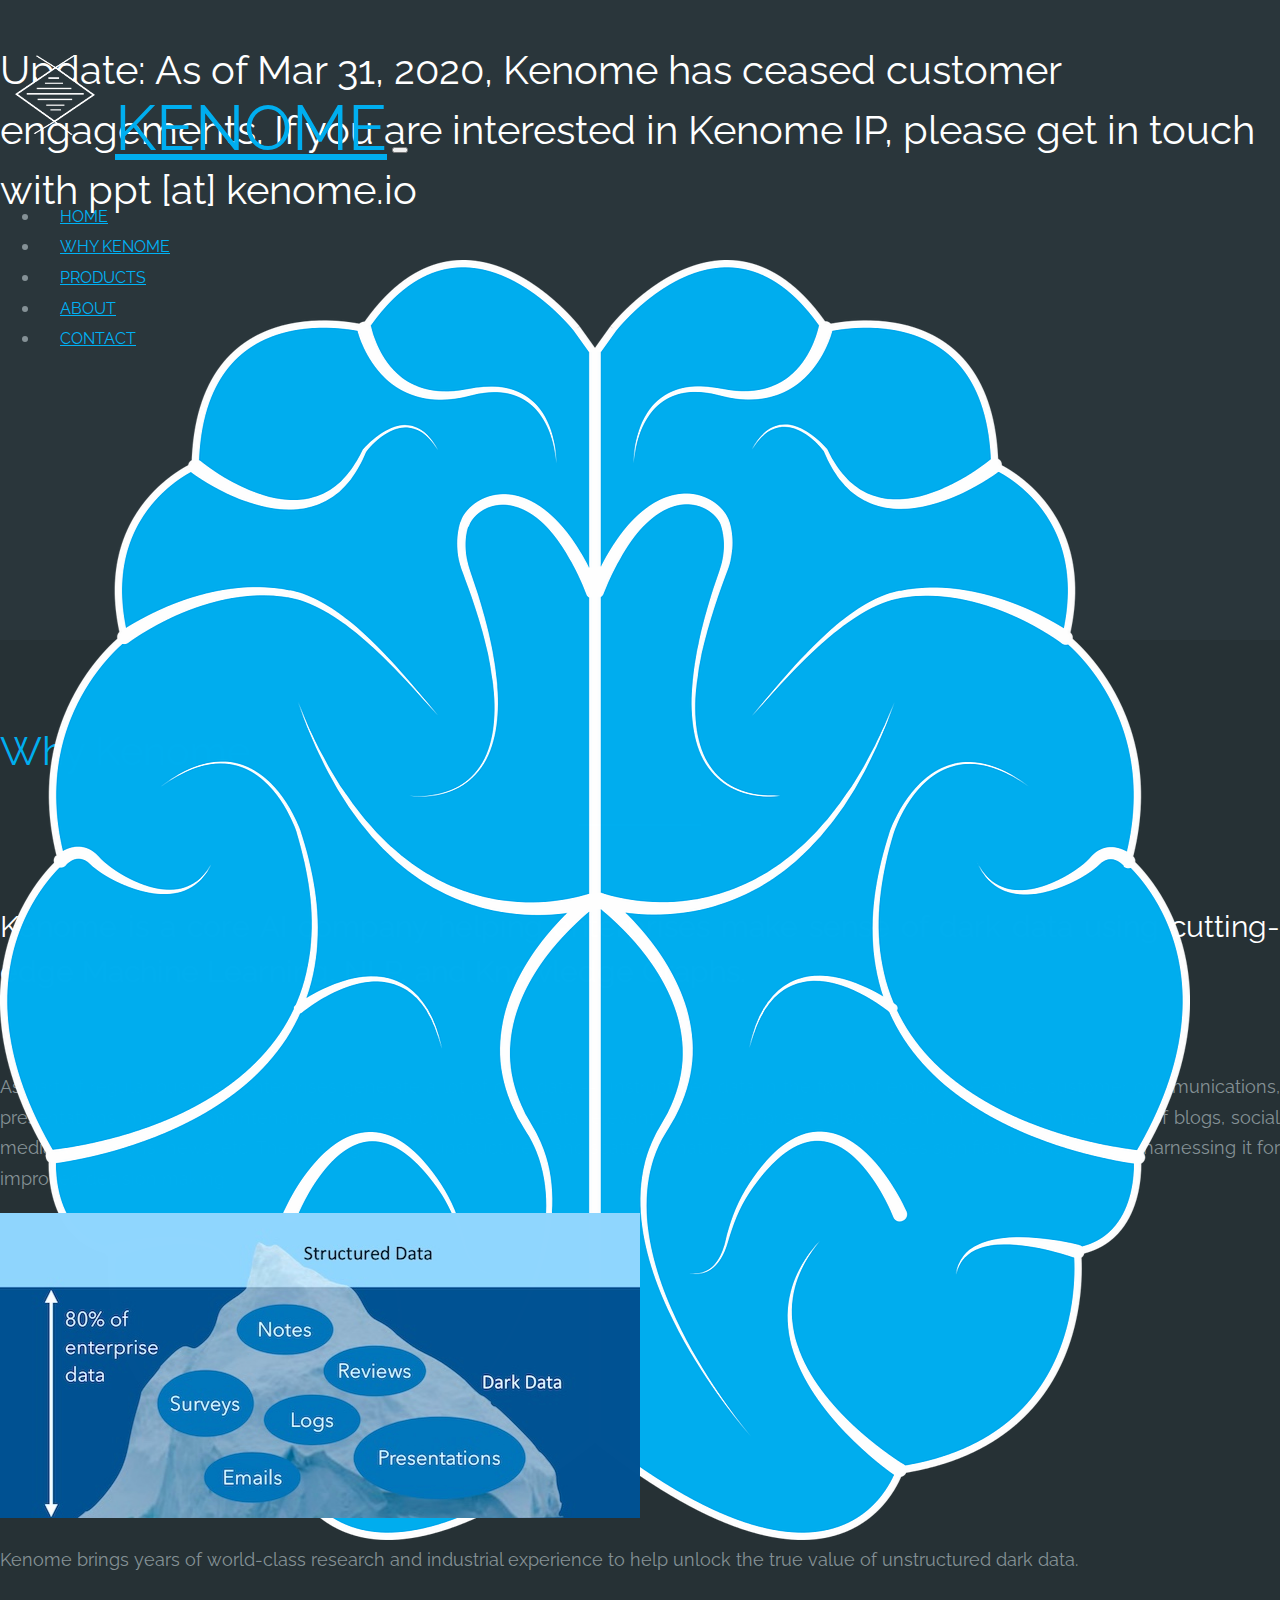
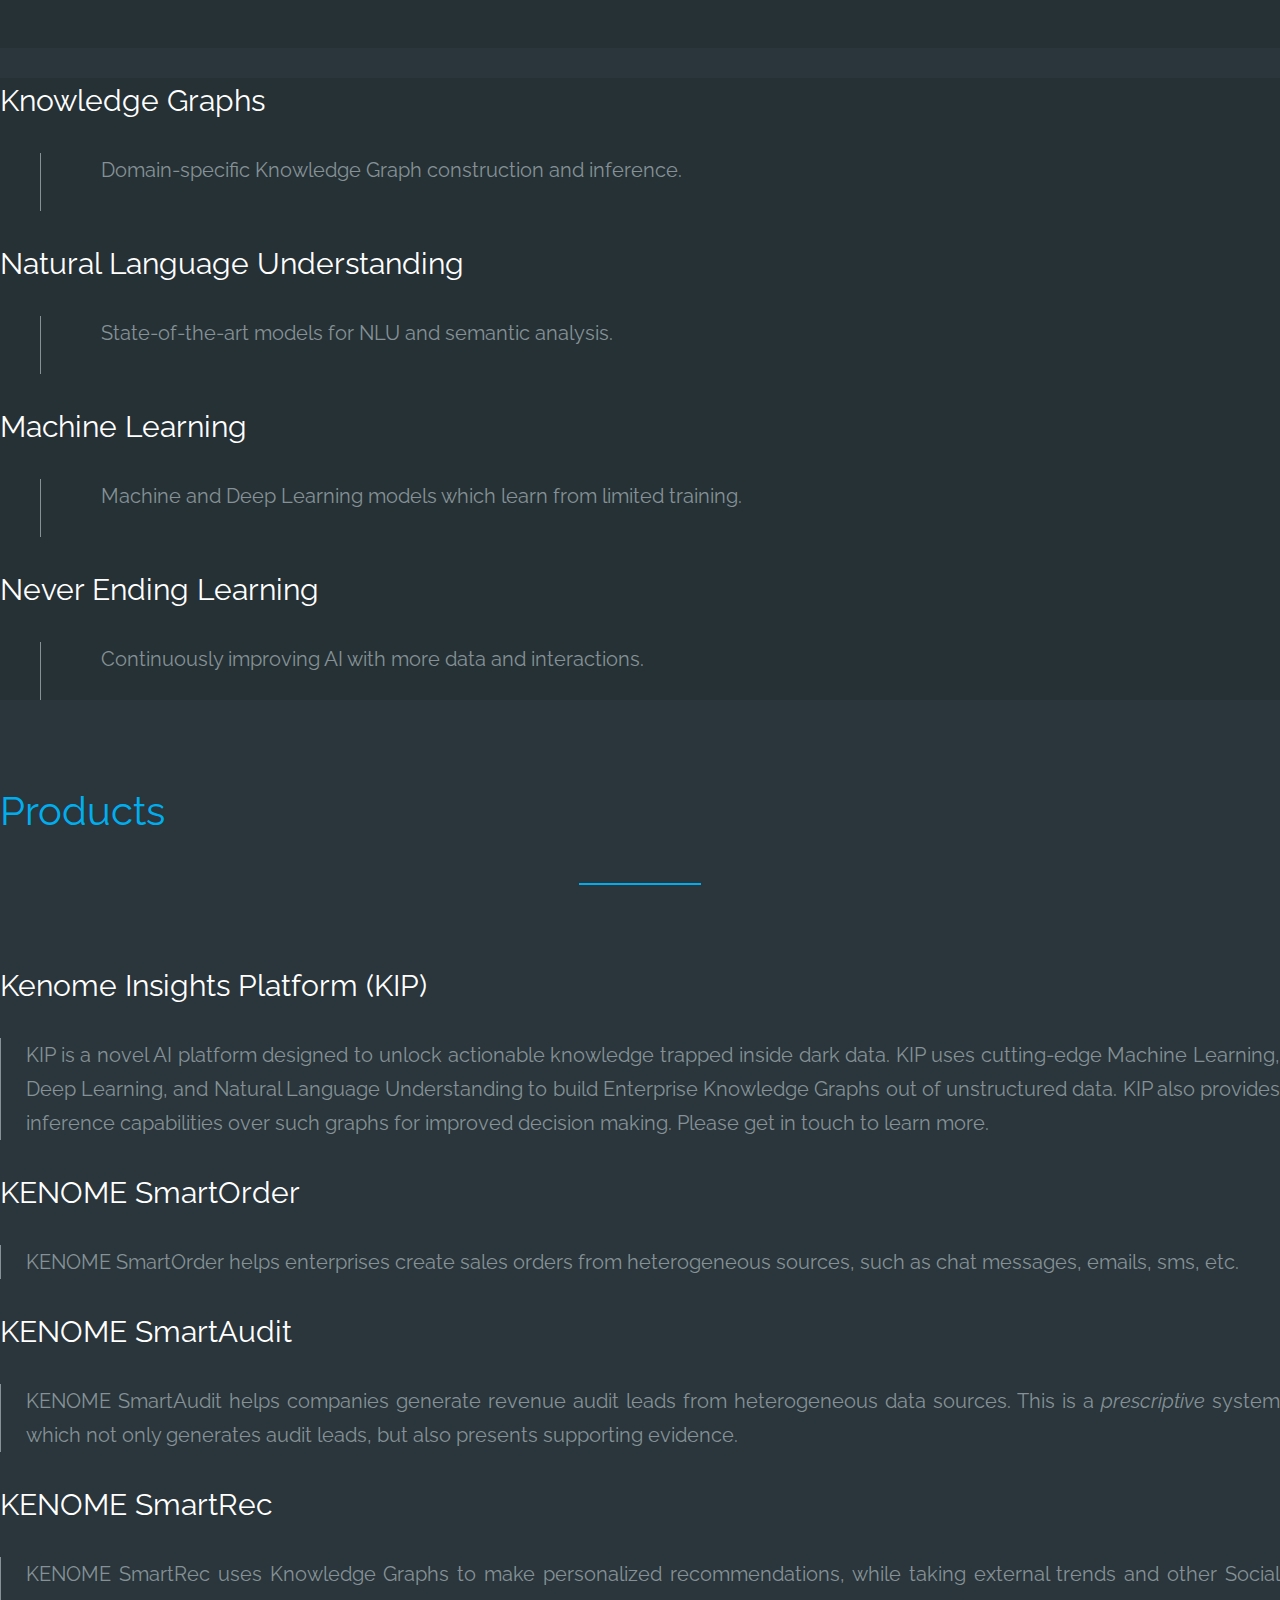
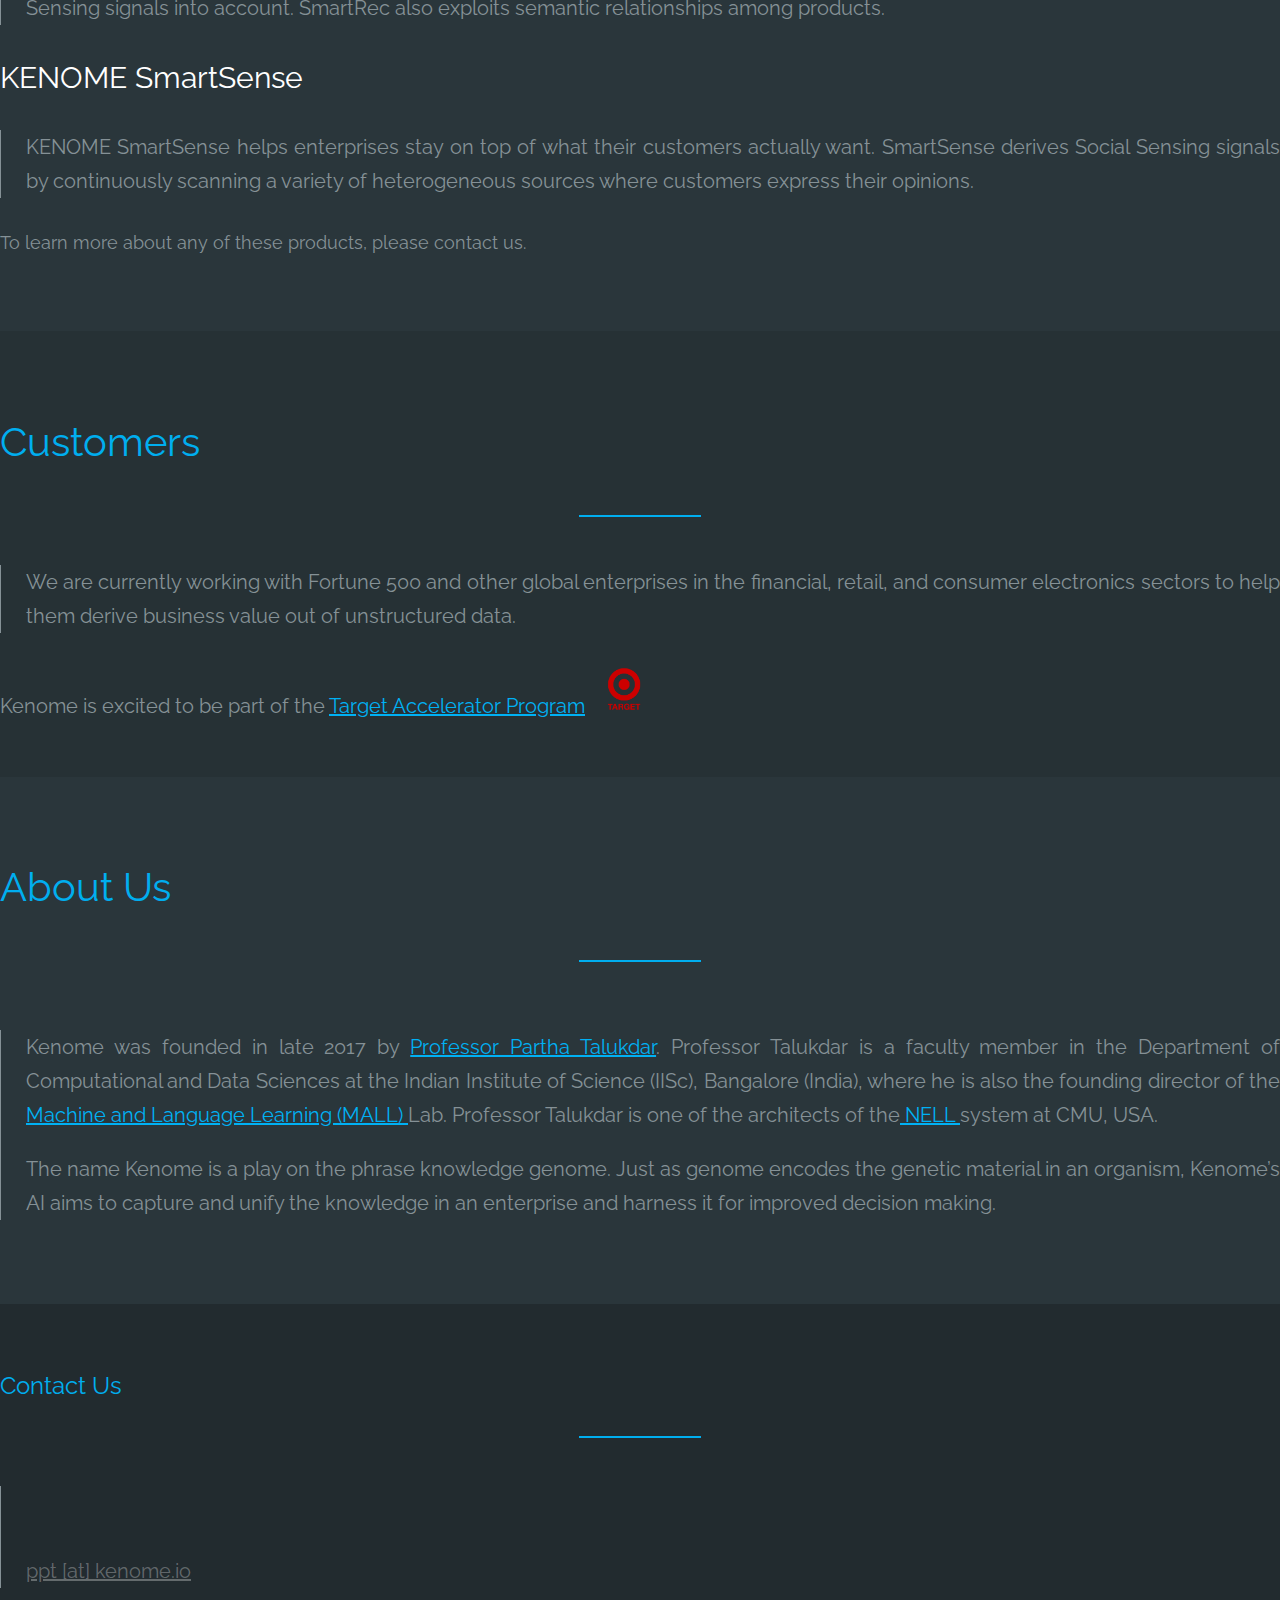
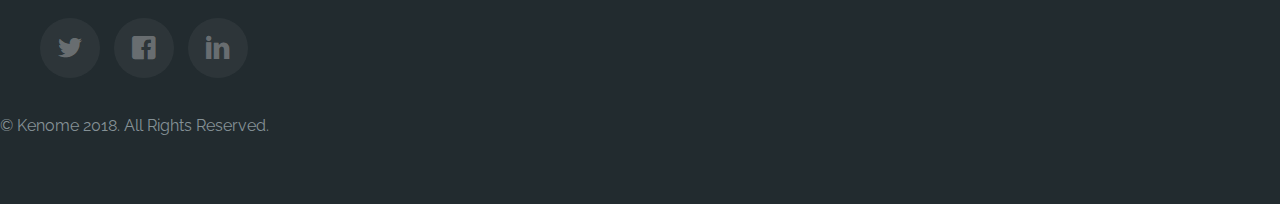
==== commit c9255a32: "Update index.html" ====
--- a/index.html
+++ b/index.html
@@ -8,7 +8,7 @@
   <meta name="description"
     content="Kenome is a core AI company helping enterprises make sense of dark data using cutting-edge Machine Learning, NLP, and Knowledge Graphs." />
   <meta name="keywords" content="knowledge graphs, deep learning, machine learning, dl, ml, nlp, big data, dark data" />
-  <meta name="author" content="bhuthesh@kenome.io" />
+  <meta name="author" content="ppt@kenome.io" />
 
   <link href="https://fonts.googleapis.com/css?family=Raleway" rel="stylesheet">
   <link rel="icon" type="image/png" href="images/favicon.png">
@@ -56,11 +56,11 @@
 
         <div class="col-md-10 order-md-1 order-2">
           <div class="probootstrap-text">
-            <h1 class="probootstrap-heading probootstrap-stagger text-white mb-2 text-fluid">
-              Kenome is a core AI company helping enterprises make sense of dark data using cutting-edge Machine
-              Learning, NLP, and Knowledge Graphs.
-            </h1>
-
+            <!--h2 class="probootstrap-heading probootstrap-stagger text-white mb-2 text-fluid"-->
+              <h3 class="probootstrap-heading sp-header">
+              Update: As of Mar 31, 2020, Kenome has ceased customer engagements. If you are interested in Kenome IP, please get in touch with ppt [at] kenome.io
+              </h3>
+            <!--/h2-->
           </div>
         </div>
 
@@ -87,7 +87,10 @@
       <div class="row  justify-content-center text-center align-items-center">
 
         <div class="col-lg-8 col-md-8 why-text">
-          <p class="mb-5 lead">As part of regular business, enterprises generate a lot of dark data -- unstructured
+            <h3 class="probootstrap-heading sp-header">Kenome is a core AI company helping enterprises make sense of dark data using cutting-edge Machine Learning, NLP, and Knowledge Graphs.</h3><br>
+
+            <p class="mb-5 lead">
+            As part of regular business, enterprises generate a lot of dark data -- unstructured
             data in the form of employee emails, customer communications, presentations, manuals, maintenance and
             research notes, etc. Data relevant to the enterprise is also present on the Web in the form of blogs,
             social media discussions, news, etc. The heterogeneous, unstructured, and scattered nature of the dark data
@@ -395,13 +398,8 @@
           <div class="row">
             <div class="col-md-12">
               <div class="contact-us">
-
-                #24, 3rd Floor, Comfort Towers, 10th Cross,
-                Wilson Garden, Bangalore 560027, India
-
                 <br> <br>
-                <a class="color-blue" href="mailto:contact@kenome.io"> contact@kenome.io </a>
-
+                <a class="color-blue" href="mailto:contact@kenome.io"> ppt [at] kenome.io </a>
               </div>
             </div>
           </div>
@@ -458,4 +456,4 @@
     ga('send', 'pageview');</script>
 </body>
 
-</html>+</html>
